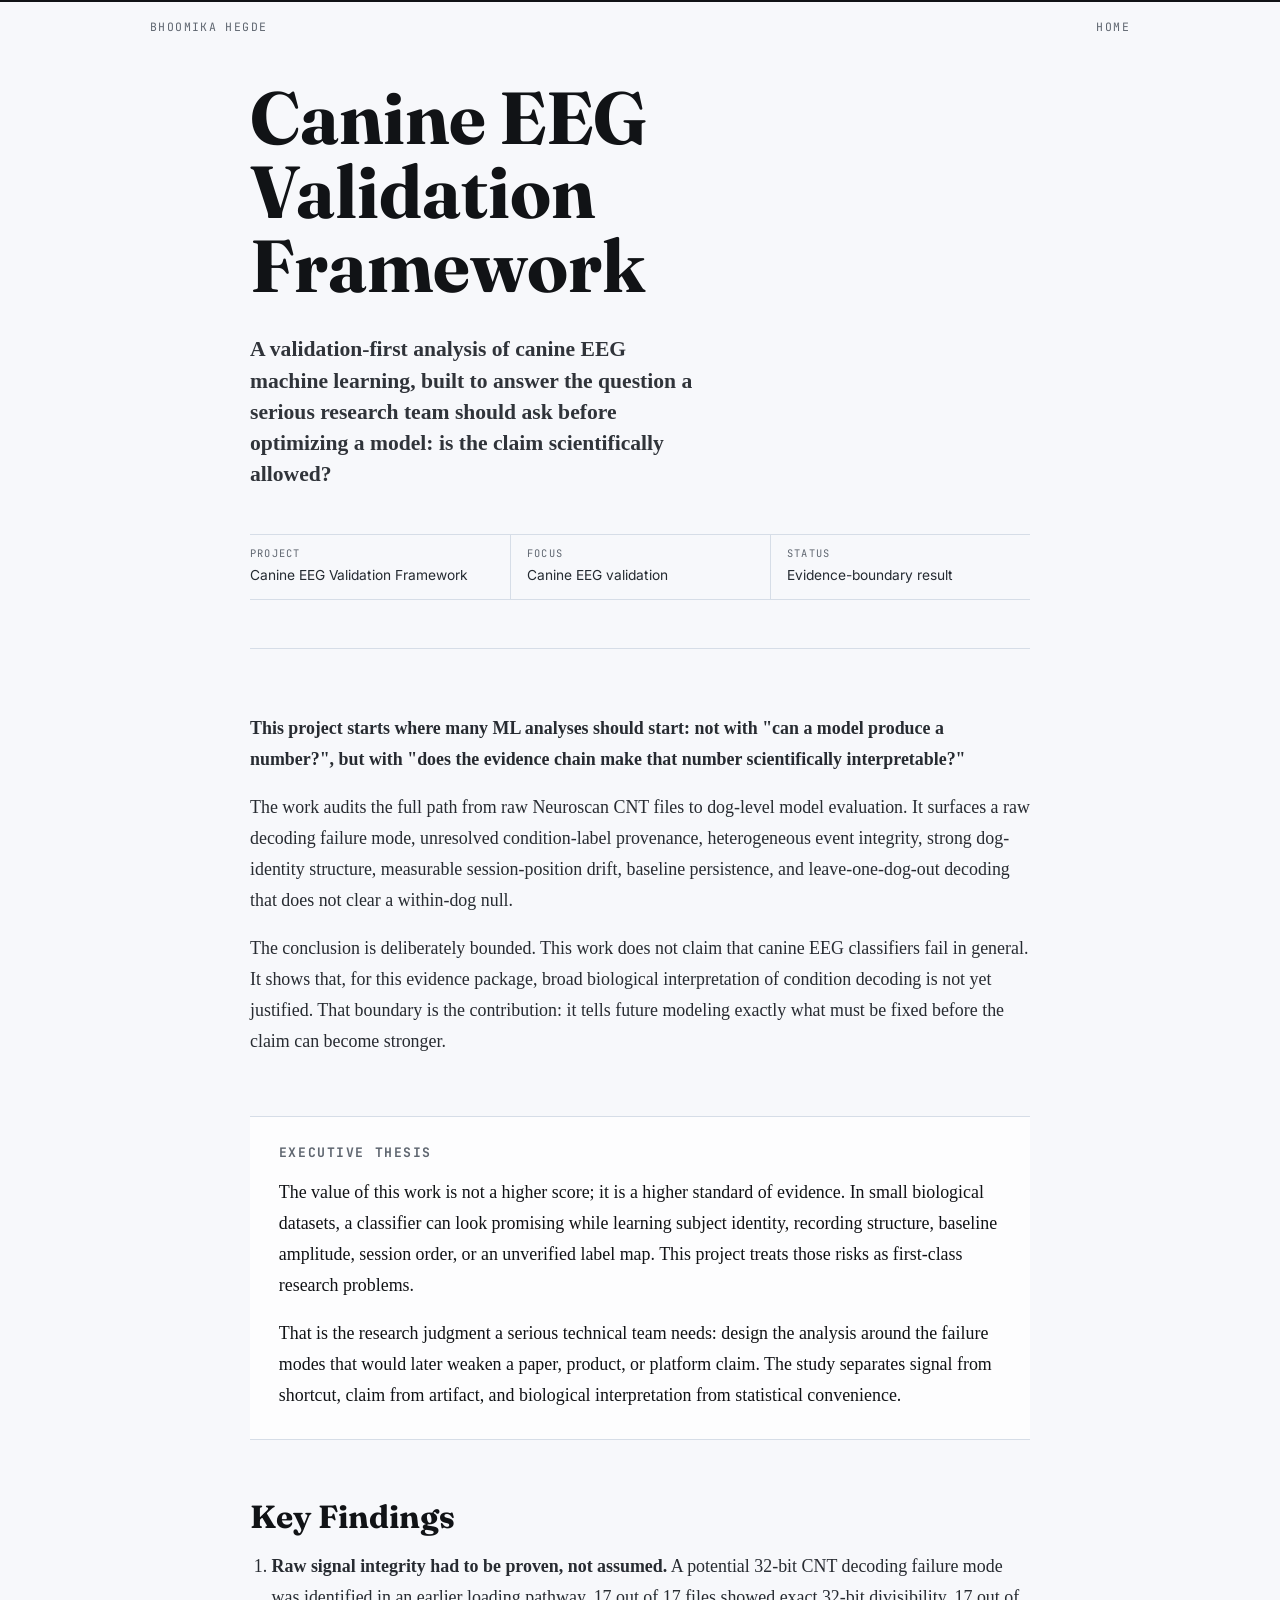
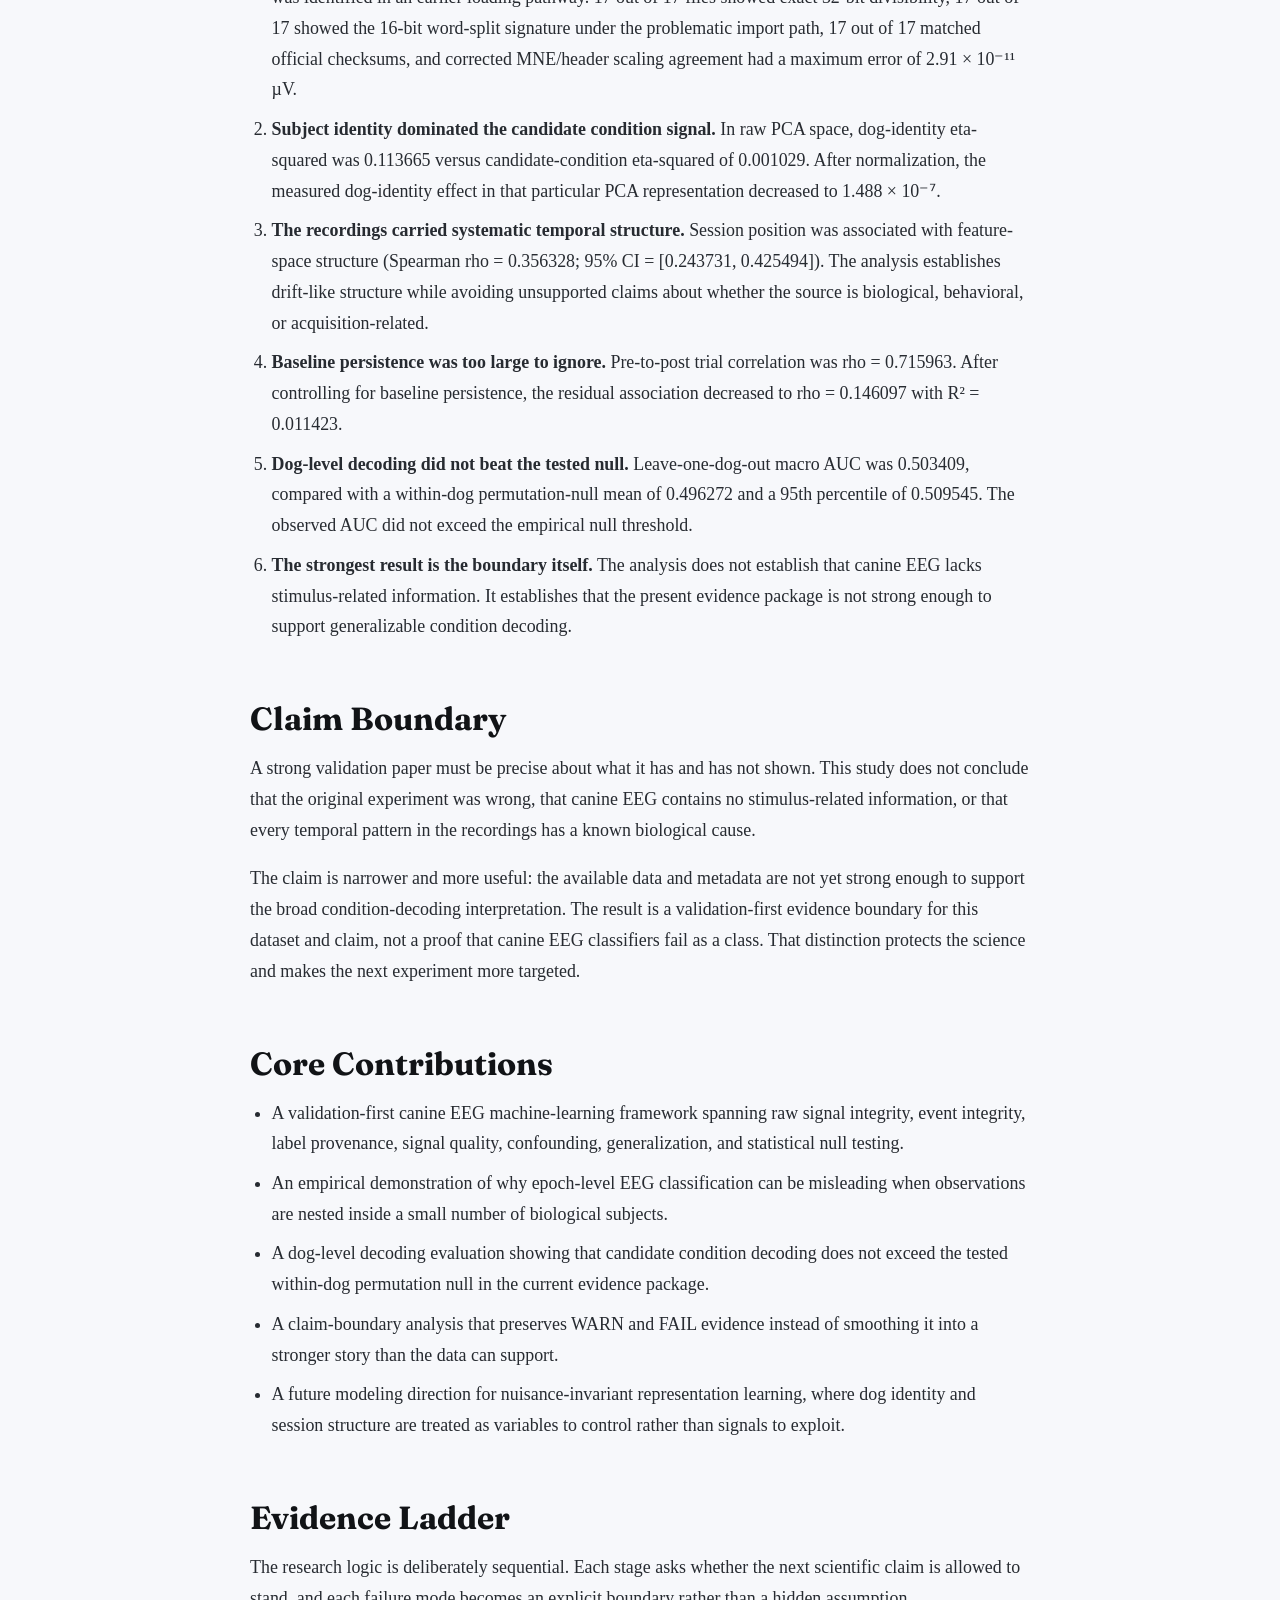
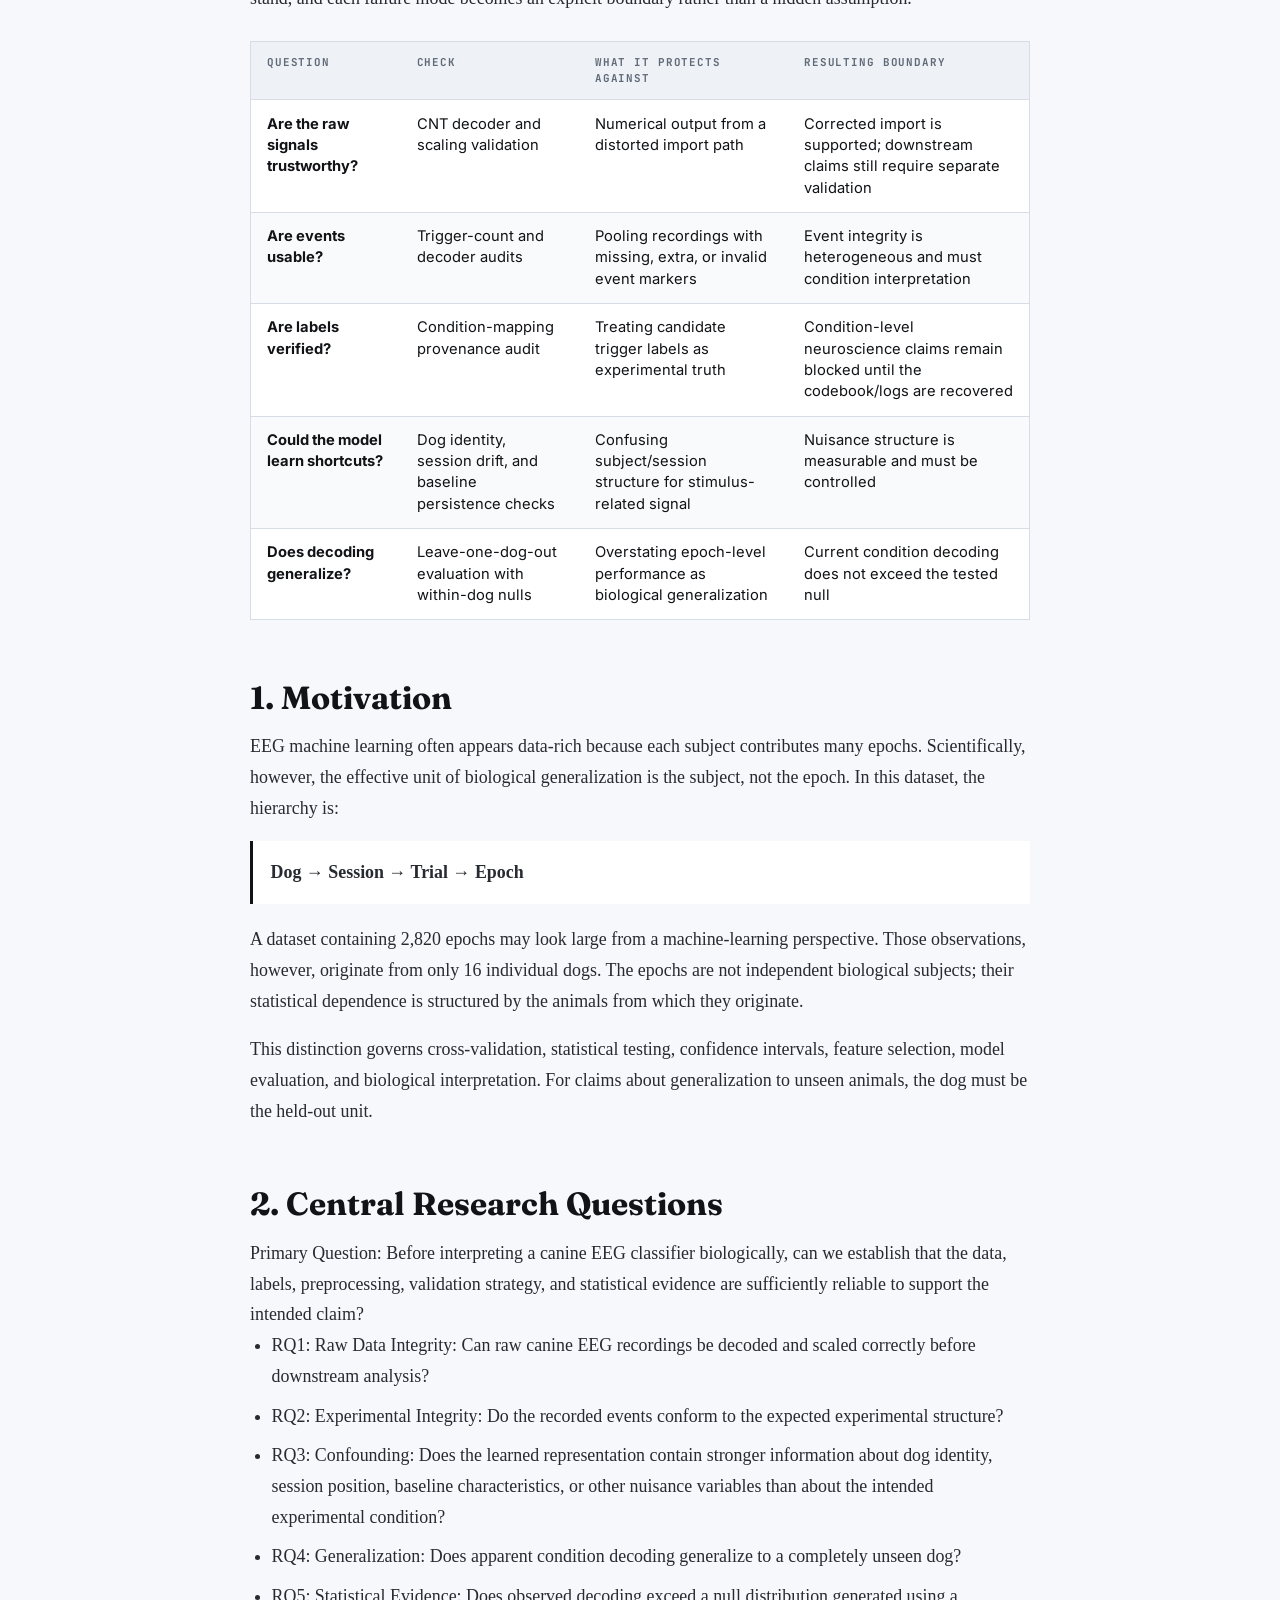
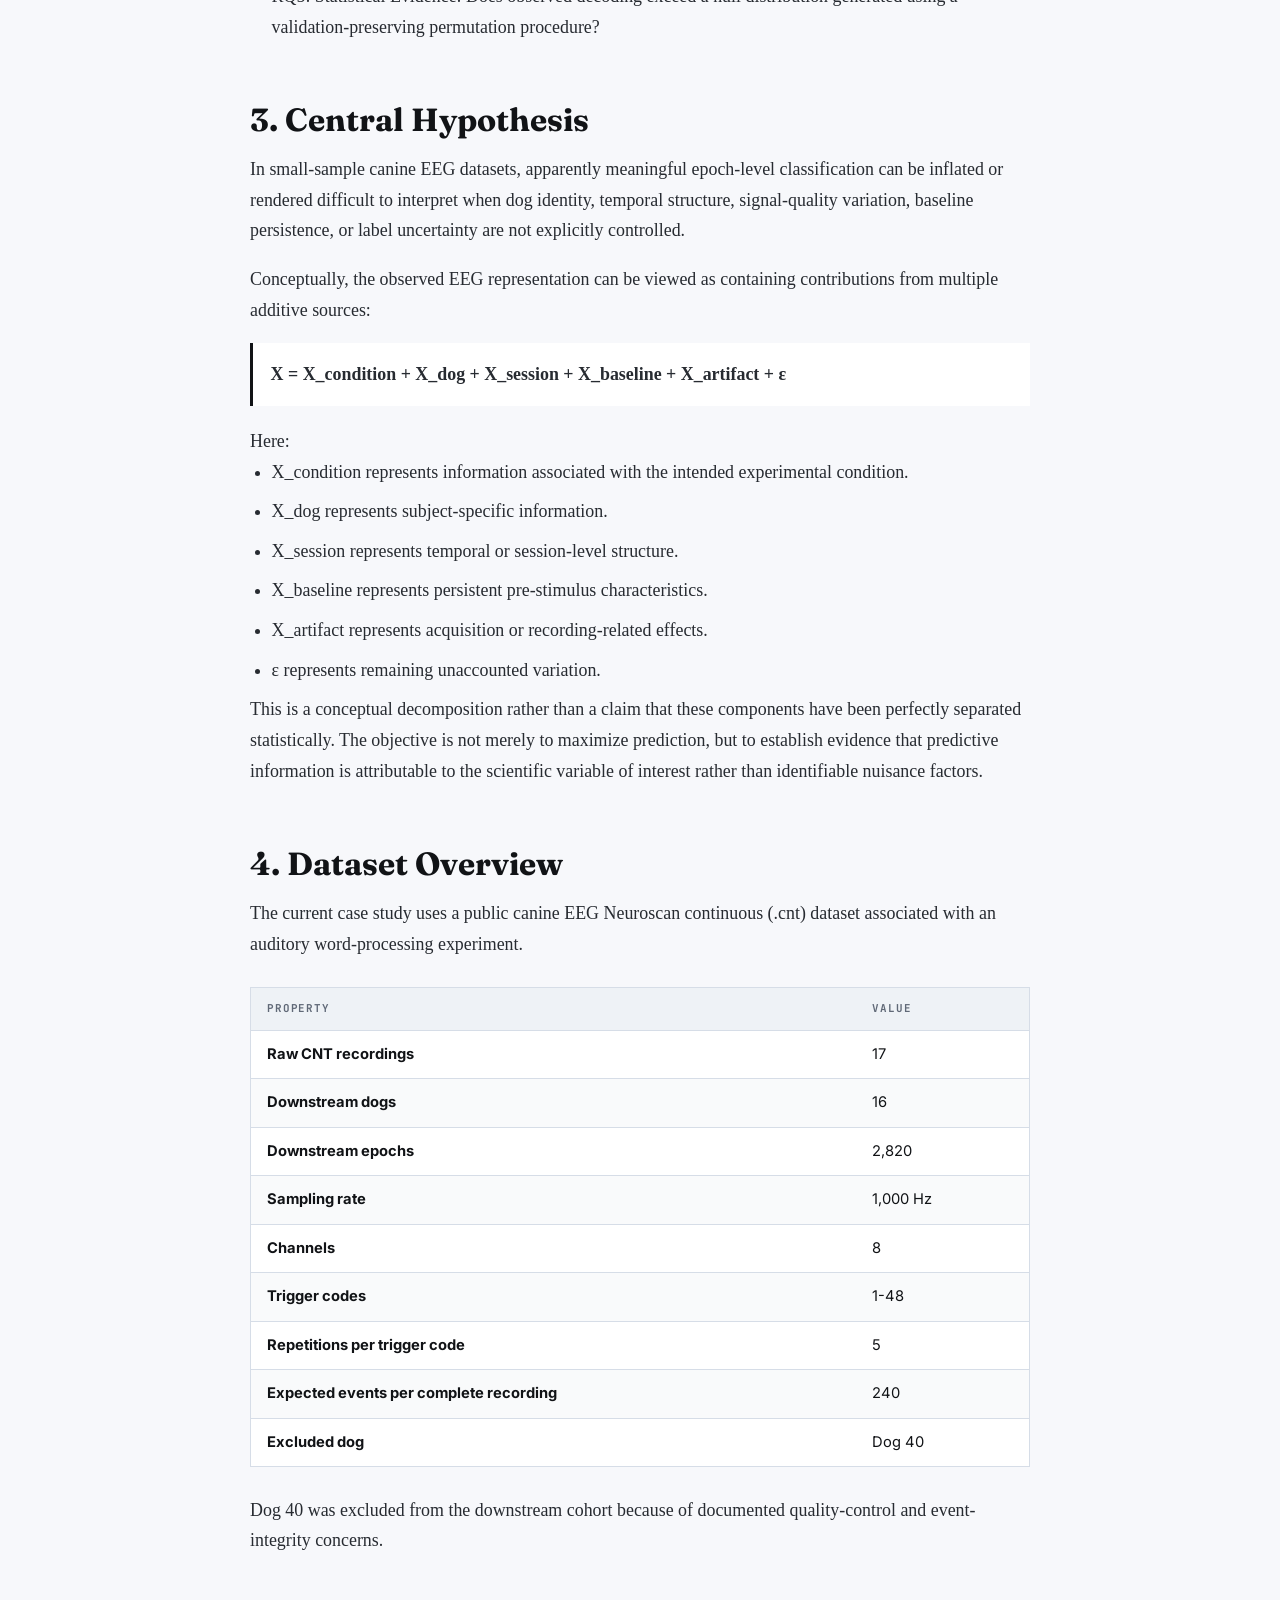
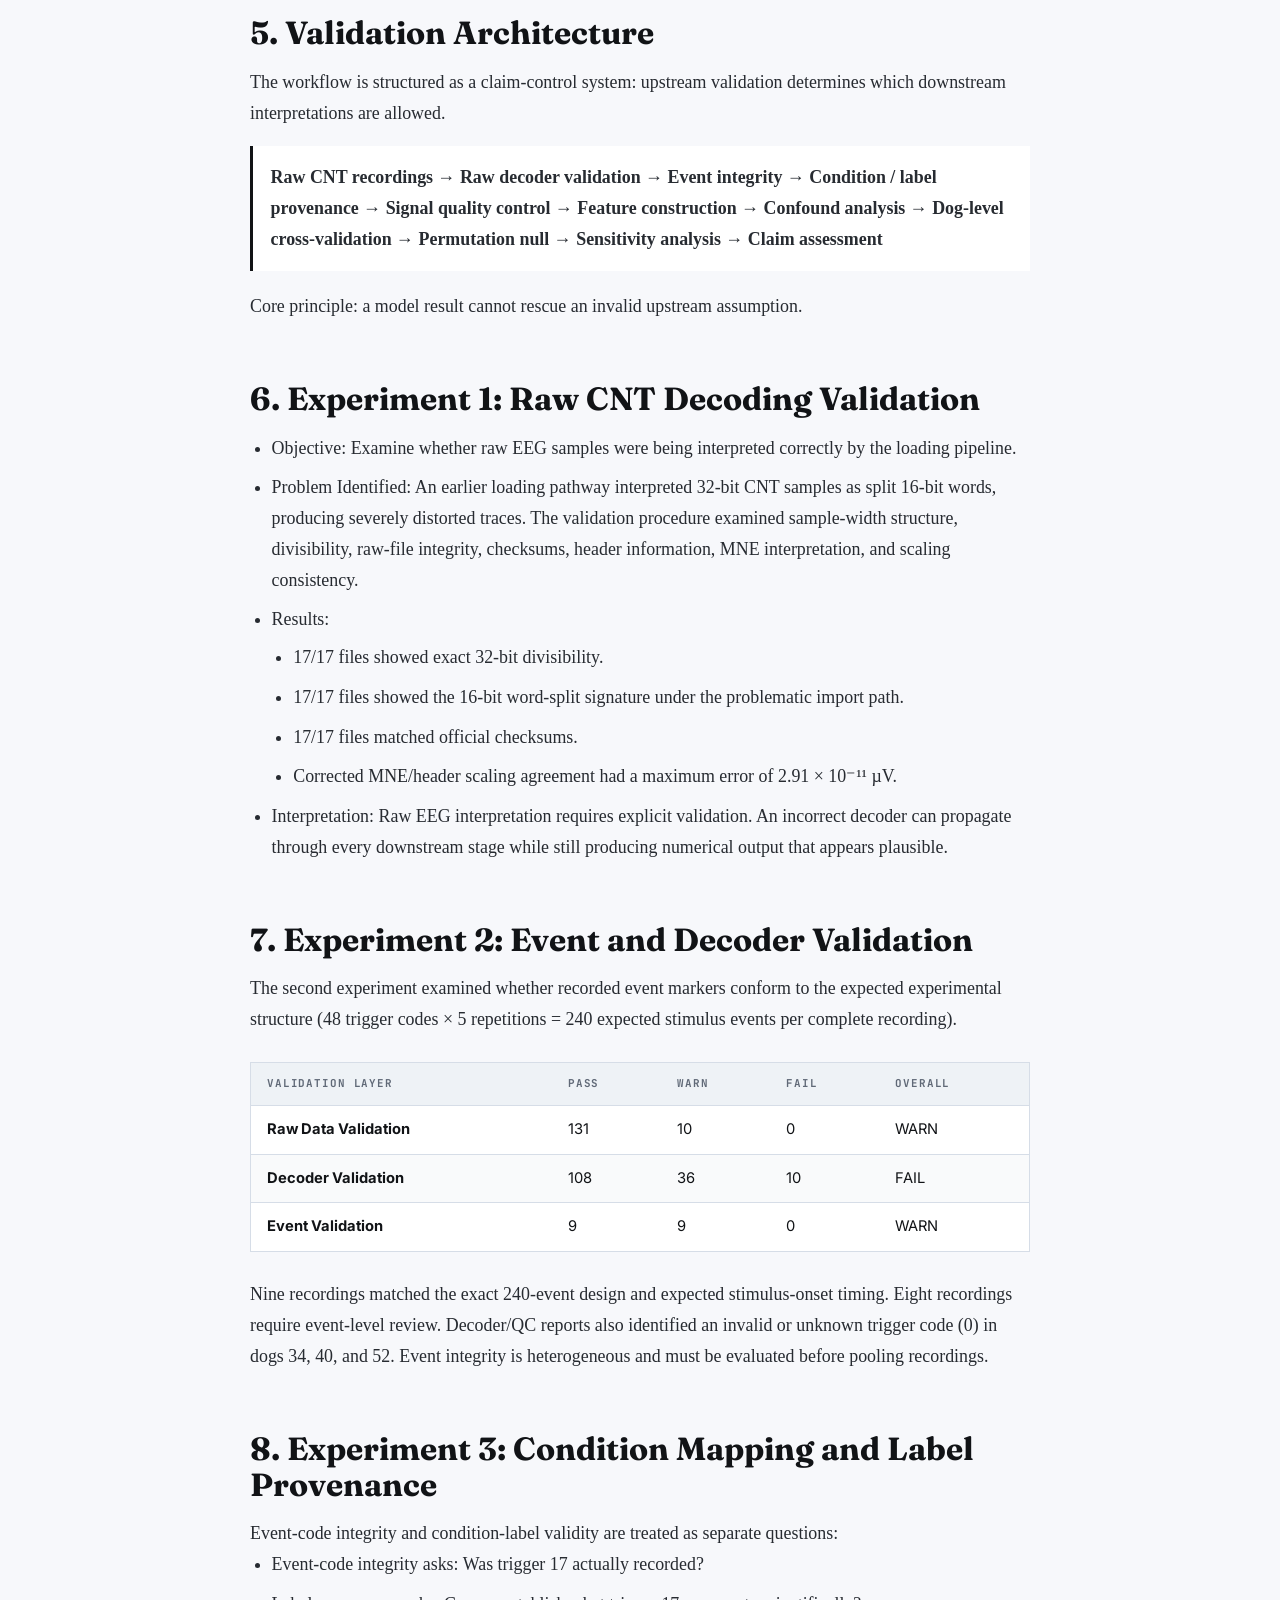
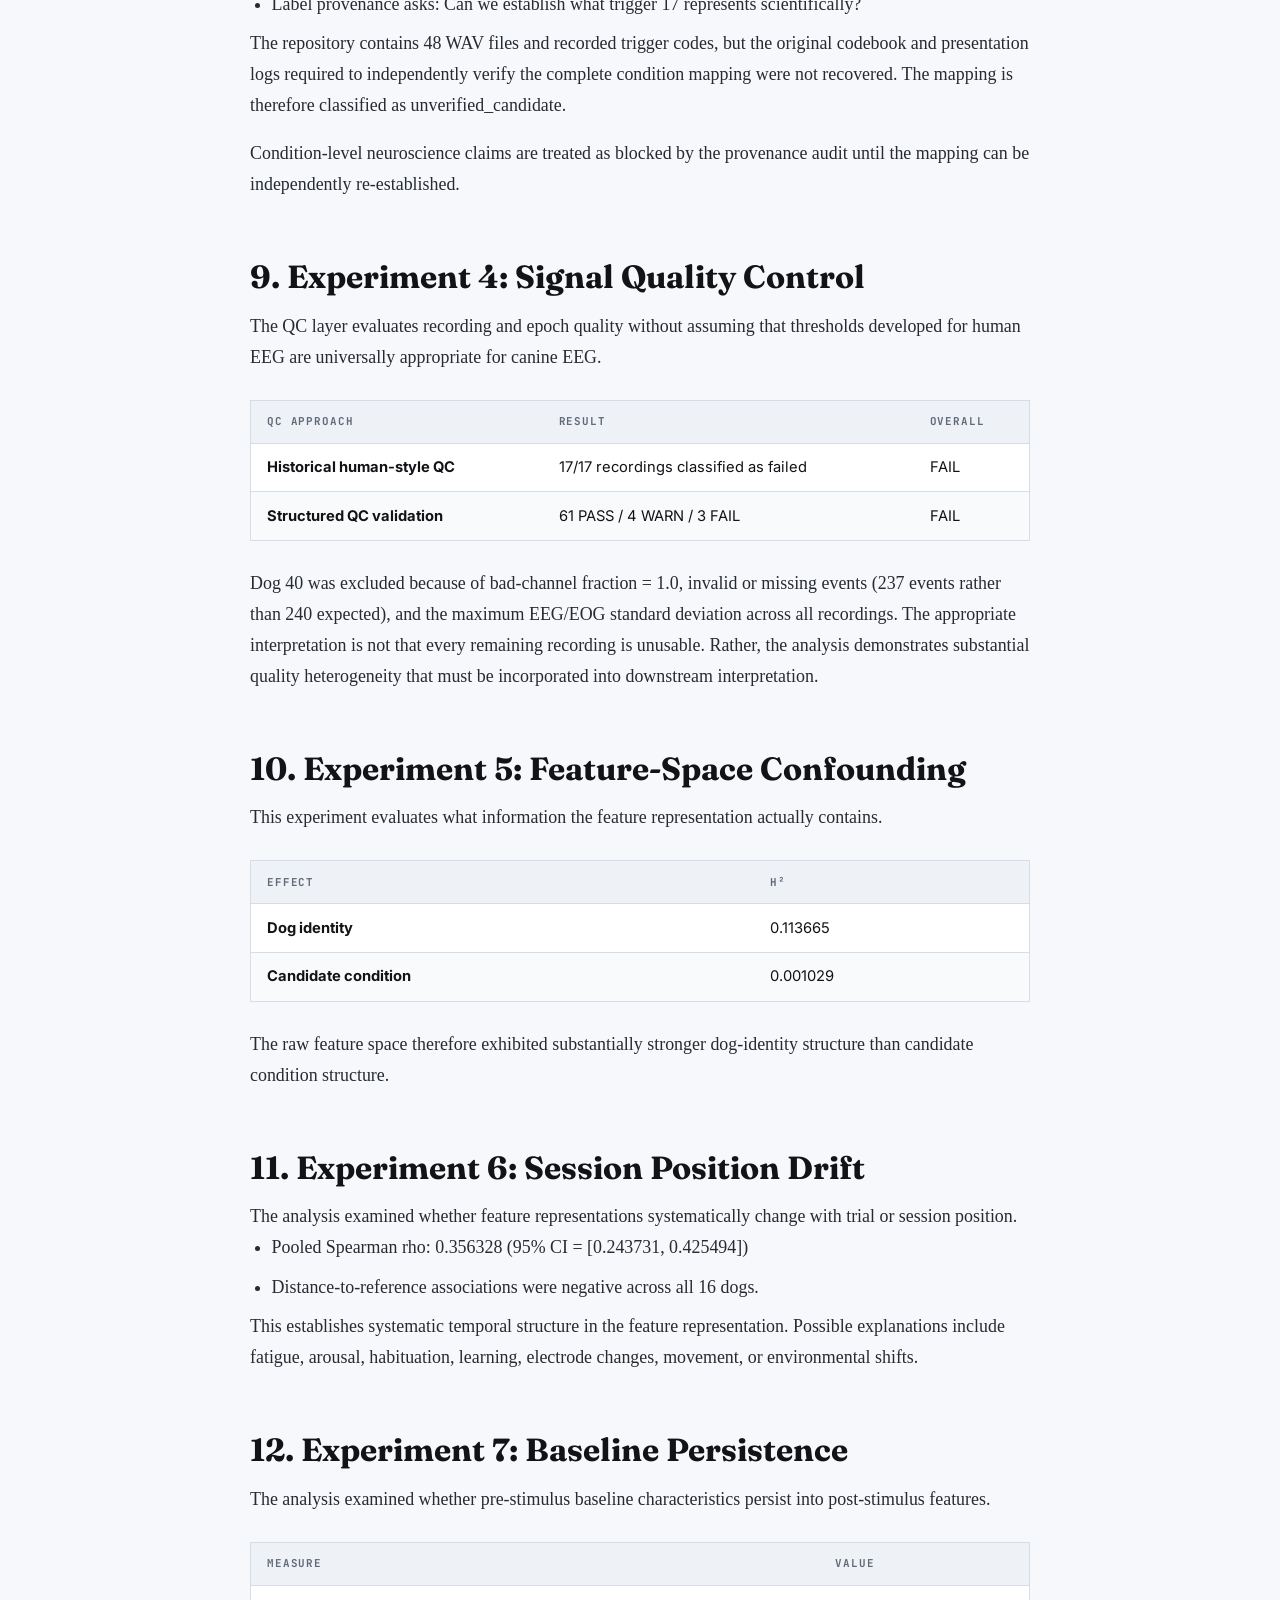
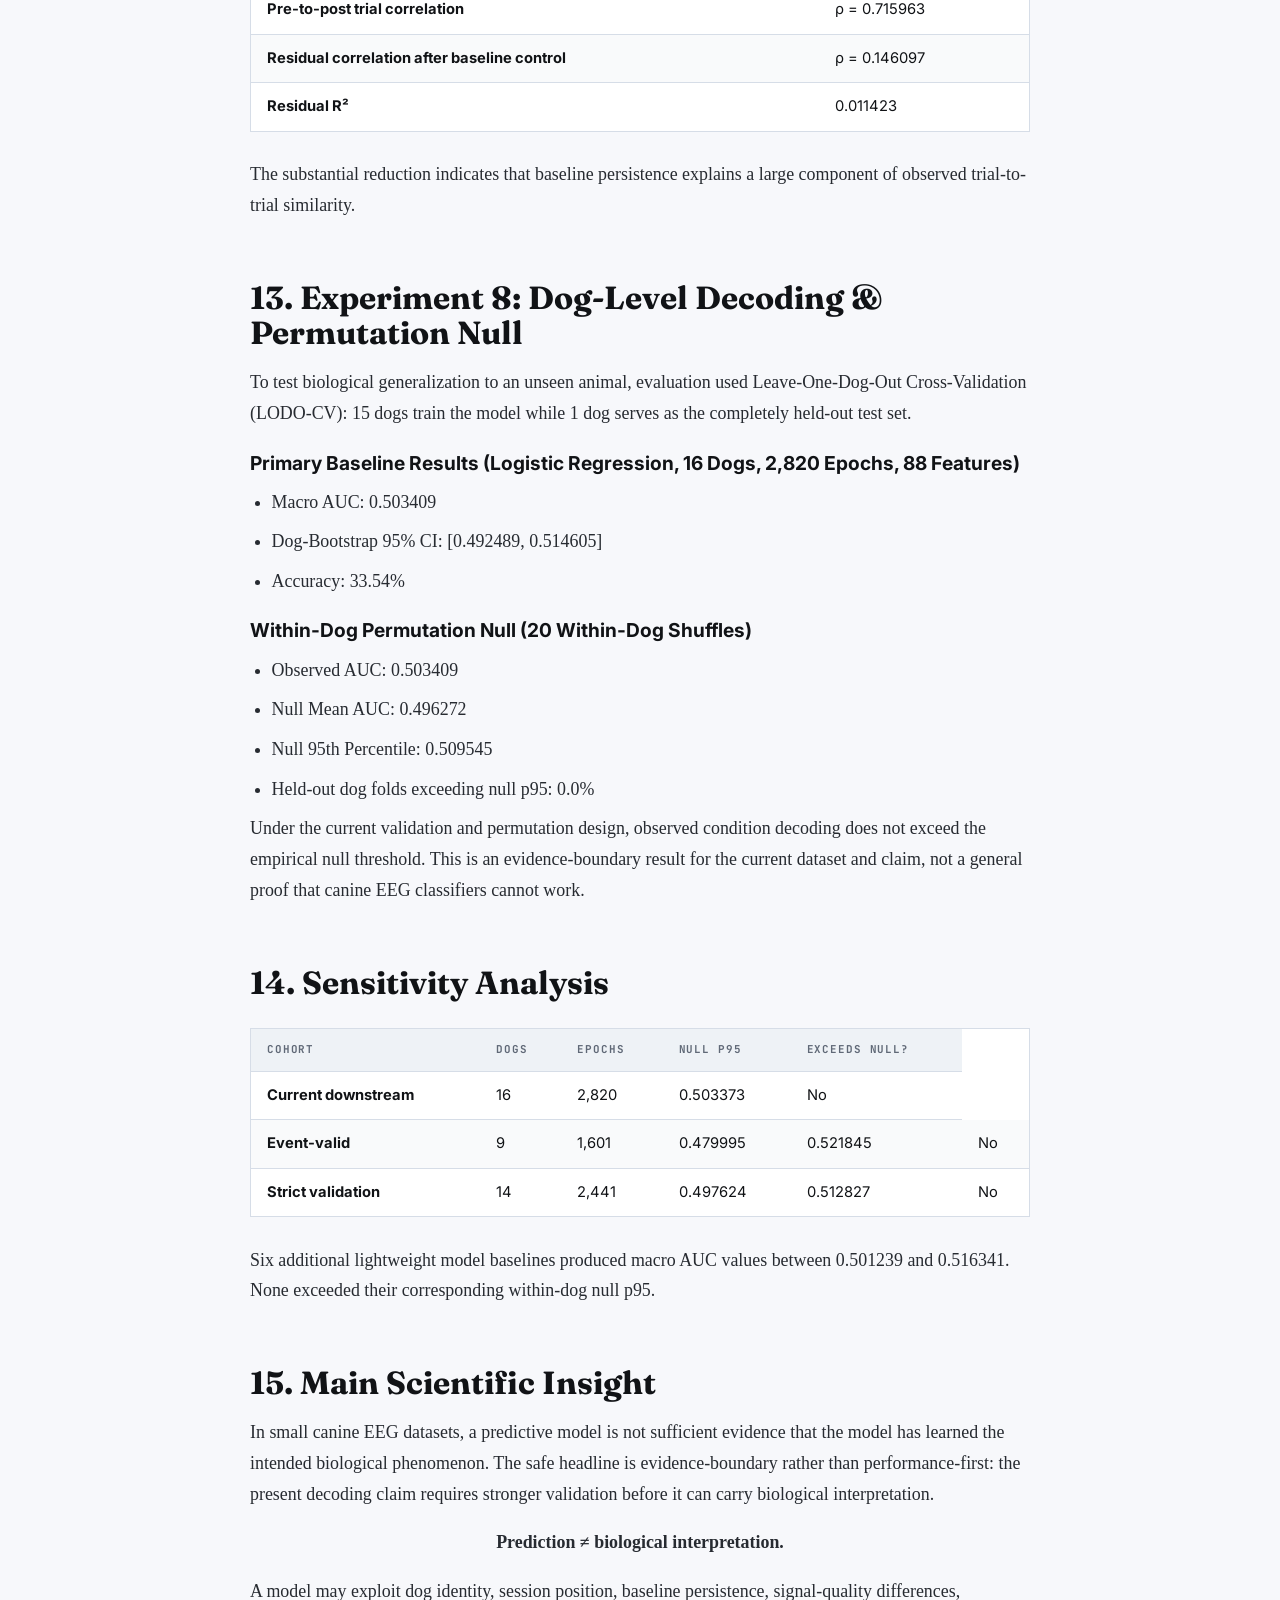
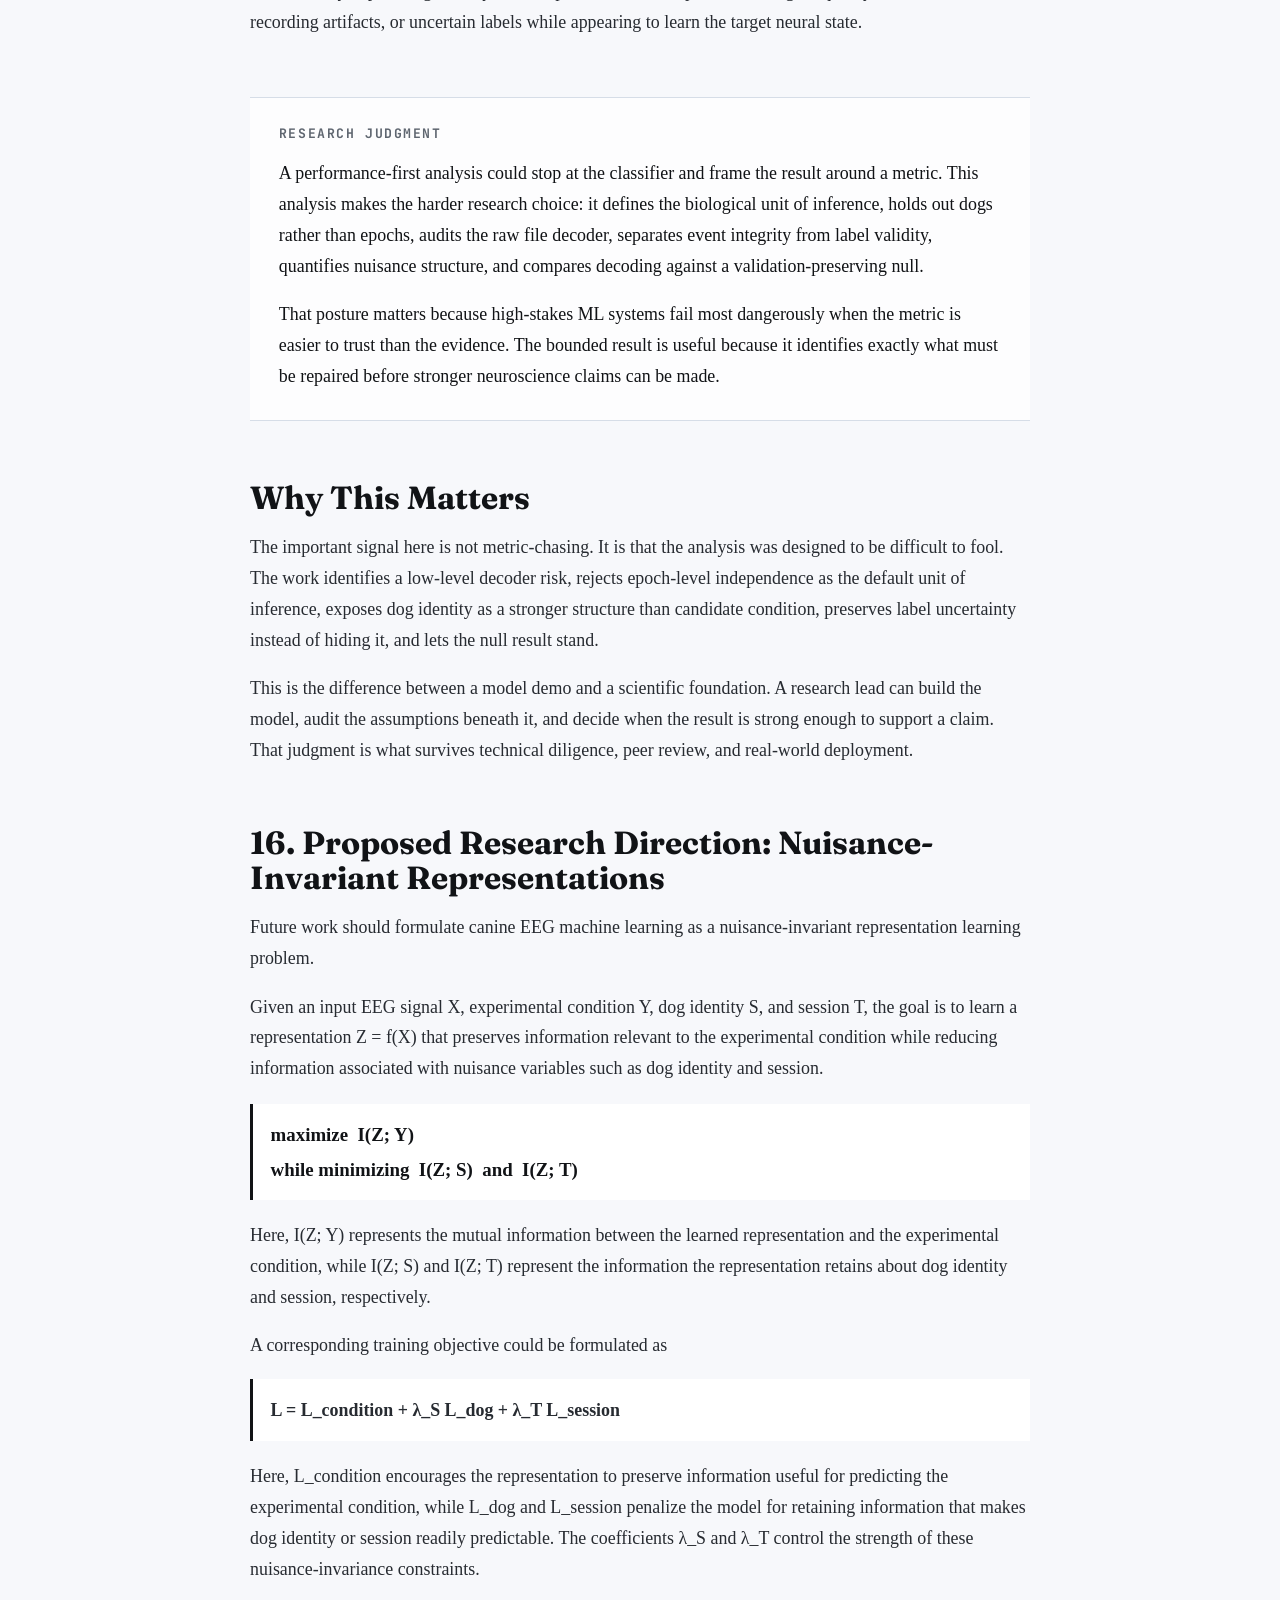
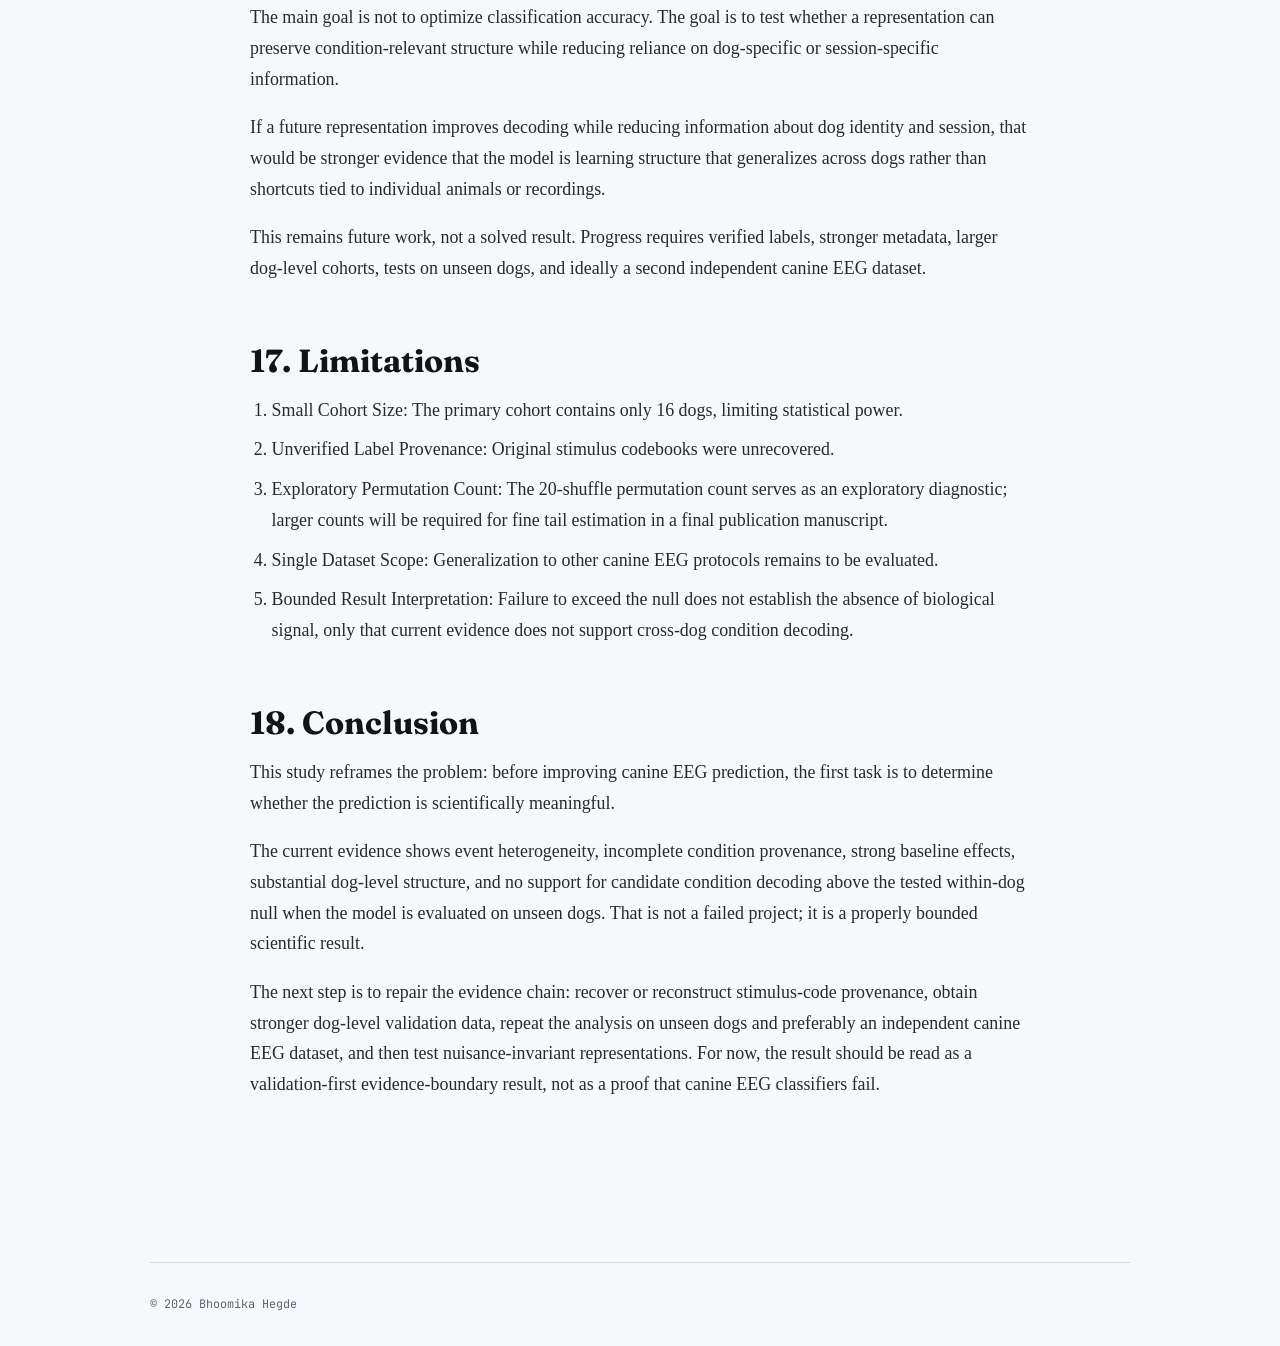
==== research.html @ b8fae5e4 "updates" ====
<!DOCTYPE html>
<html lang="en">
<head>
<meta charset="UTF-8" />
<meta name="viewport" content="width=device-width, initial-scale=1.0" />

<title>Canine EEG Validation Framework - Research Case Study</title>
<meta name="description" content="A validation-first canine EEG research case study auditing raw decoding, label provenance, confounds, dog-level generalization, and evidence boundaries." />
<link rel="canonical" href="https://bhoomikahegde.com/research" />

<meta property="og:type" content="article" />
<meta property="og:url" content="https://bhoomikahegde.com/research" />
<meta property="og:title" content="Canine EEG Validation Framework" />
<meta property="og:description" content="A validation-first canine EEG analysis showing how raw decoding, label provenance, confounds, and dog-level nulls constrain what a classifier result can claim." />
<meta property="og:image" content="https://bhoomikahegde.com/assets/profile.jpg" />

<meta name="twitter:card" content="summary_large_image" />
<meta name="twitter:url" content="https://bhoomikahegde.com/research" />
<meta name="twitter:title" content="Canine EEG Validation Framework" />
<meta name="twitter:description" content="A validation-first canine EEG case study on claim boundaries, confounds, and dog-level decoding evidence." />
<meta name="twitter:image" content="https://bhoomikahegde.com/assets/profile.jpg" />

<link rel="icon" type="image/svg+xml" href="favicon.svg" />
<link rel="preconnect" href="https://fonts.googleapis.com" />
<link rel="preconnect" href="https://fonts.gstatic.com" crossorigin />
<link href="https://fonts.googleapis.com/css2?family=Fraunces:ital,opsz,wght@0,9..144,400;0,9..144,500;0,9..144,600;0,9..144,700;1,9..144,500&amp;family=Inter:wght@300;400;500;600;700&amp;family=JetBrains+Mono:wght@400;500&amp;display=swap" rel="stylesheet" />

<link rel="stylesheet" href="styles.css" />
</head>
<body class="research-page">
<a class="skip-link" href="#research-article">Skip to content</a>

<header class="research-topbar" role="banner">
  <nav class="research-nav" aria-label="Research navigation">
    <a href="/" class="research-brand">Bhoomika Hegde</a>
    <a href="/" class="research-home">Home</a>
  </nav>
</header>

<main id="research-article" class="research-article">
  <article>
    <header class="research-hero">
      <h1>Canine EEG Validation Framework</h1>
      <p class="research-dek">
        A validation-first analysis of canine EEG machine learning, built to answer the question a serious research team should ask before optimizing a model: is the claim scientifically allowed?
      </p>
      <dl class="research-meta" aria-label="Article details">
        <div>
          <dt>Project</dt>
          <dd>Canine EEG Validation Framework</dd>
        </div>
        <div>
          <dt>Focus</dt>
          <dd>Canine EEG validation</dd>
        </div>
        <div>
          <dt>Status</dt>
          <dd>Evidence-boundary result</dd>
        </div>
      </dl>
    </header>

    <hr class="research-rule" />

    <section class="research-section research-lead">
      <p>
        This project starts where many ML analyses should start: not with "can a model produce a number?", but with "does the evidence chain make that number scientifically interpretable?"
      </p>
      <p>
        The work audits the full path from raw Neuroscan CNT files to dog-level model evaluation. It surfaces a raw decoding failure mode, unresolved condition-label provenance, heterogeneous event integrity, strong dog-identity structure, measurable session-position drift, baseline persistence, and leave-one-dog-out decoding that does not clear a within-dog null.
      </p>
      <p>
        The conclusion is deliberately bounded. This work does not claim that canine EEG classifiers fail in general. It shows that, for this evidence package, broad biological interpretation of condition decoding is not yet justified. That boundary is the contribution: it tells future modeling exactly what must be fixed before the claim can become stronger.
      </p>
    </section>

    <section class="research-section research-note">
      <h2>Executive Thesis</h2>
      <p>
        The value of this work is not a higher score; it is a higher standard of evidence. In small biological datasets, a classifier can look promising while learning subject identity, recording structure, baseline amplitude, session order, or an unverified label map. This project treats those risks as first-class research problems.
      </p>
      <p>
        That is the research judgment a serious technical team needs: design the analysis around the failure modes that would later weaken a paper, product, or platform claim. The study separates signal from shortcut, claim from artifact, and biological interpretation from statistical convenience.
      </p>
    </section>

    <section class="research-section">
      <h2>Key Findings</h2>
      <ol class="research-list research-list--numbered">
        <li><strong>Raw signal integrity had to be proven, not assumed.</strong> A potential 32-bit CNT decoding failure mode was identified in an earlier loading pathway. 17 out of 17 files showed exact 32-bit divisibility, 17 out of 17 showed the 16-bit word-split signature under the problematic import path, 17 out of 17 matched official checksums, and corrected MNE/header scaling agreement had a maximum error of 2.91 × 10⁻¹¹ µV.</li>
        <li><strong>Subject identity dominated the candidate condition signal.</strong> In raw PCA space, dog-identity eta-squared was 0.113665 versus candidate-condition eta-squared of 0.001029. After normalization, the measured dog-identity effect in that particular PCA representation decreased to 1.488 × 10⁻⁷.</li>
        <li><strong>The recordings carried systematic temporal structure.</strong> Session position was associated with feature-space structure (Spearman rho = 0.356328; 95% CI = [0.243731, 0.425494]). The analysis establishes drift-like structure while avoiding unsupported claims about whether the source is biological, behavioral, or acquisition-related.</li>
        <li><strong>Baseline persistence was too large to ignore.</strong> Pre-to-post trial correlation was rho = 0.715963. After controlling for baseline persistence, the residual association decreased to rho = 0.146097 with R² = 0.011423.</li>
        <li><strong>Dog-level decoding did not beat the tested null.</strong> Leave-one-dog-out macro AUC was 0.503409, compared with a within-dog permutation-null mean of 0.496272 and a 95th percentile of 0.509545. The observed AUC did not exceed the empirical null threshold.</li>
        <li><strong>The strongest result is the boundary itself.</strong> The analysis does not establish that canine EEG lacks stimulus-related information. It establishes that the present evidence package is not strong enough to support generalizable condition decoding.</li>
      </ol>
    </section>

    <section class="research-section">
      <h2>Claim Boundary</h2>
      <p>
        A strong validation paper must be precise about what it has and has not shown. This study does not conclude that the original experiment was wrong, that canine EEG contains no stimulus-related information, or that every temporal pattern in the recordings has a known biological cause.
      </p>
      <p>
        The claim is narrower and more useful: the available data and metadata are not yet strong enough to support the broad condition-decoding interpretation. The result is a validation-first evidence boundary for this dataset and claim, not a proof that canine EEG classifiers fail as a class. That distinction protects the science and makes the next experiment more targeted.
      </p>
    </section>

    <section class="research-section">
      <h2>Core Contributions</h2>
      <ul class="research-list">
        <li>A validation-first canine EEG machine-learning framework spanning raw signal integrity, event integrity, label provenance, signal quality, confounding, generalization, and statistical null testing.</li>
        <li>An empirical demonstration of why epoch-level EEG classification can be misleading when observations are nested inside a small number of biological subjects.</li>
        <li>A dog-level decoding evaluation showing that candidate condition decoding does not exceed the tested within-dog permutation null in the current evidence package.</li>
        <li>A claim-boundary analysis that preserves WARN and FAIL evidence instead of smoothing it into a stronger story than the data can support.</li>
        <li>A future modeling direction for nuisance-invariant representation learning, where dog identity and session structure are treated as variables to control rather than signals to exploit.</li>
      </ul>
    </section>

    <section class="research-section">
      <h2>Evidence Ladder</h2>
      <p>
        The research logic is deliberately sequential. Each stage asks whether the next scientific claim is allowed to stand, and each failure mode becomes an explicit boundary rather than a hidden assumption.
      </p>
      <div class="research-table-wrap" role="region" aria-label="Evidence ladder table" tabindex="0">
        <table class="research-table">
          <thead>
            <tr>
              <th scope="col">Question</th>
              <th scope="col">Check</th>
              <th scope="col">What It Protects Against</th>
              <th scope="col">Resulting Boundary</th>
            </tr>
          </thead>
          <tbody>
            <tr><th scope="row">Are the raw signals trustworthy?</th><td>CNT decoder and scaling validation</td><td>Numerical output from a distorted import path</td><td>Corrected import is supported; downstream claims still require separate validation</td></tr>
            <tr><th scope="row">Are events usable?</th><td>Trigger-count and decoder audits</td><td>Pooling recordings with missing, extra, or invalid event markers</td><td>Event integrity is heterogeneous and must condition interpretation</td></tr>
            <tr><th scope="row">Are labels verified?</th><td>Condition-mapping provenance audit</td><td>Treating candidate trigger labels as experimental truth</td><td>Condition-level neuroscience claims remain blocked until the codebook/logs are recovered</td></tr>
            <tr><th scope="row">Could the model learn shortcuts?</th><td>Dog identity, session drift, and baseline persistence checks</td><td>Confusing subject/session structure for stimulus-related signal</td><td>Nuisance structure is measurable and must be controlled</td></tr>
            <tr><th scope="row">Does decoding generalize?</th><td>Leave-one-dog-out evaluation with within-dog nulls</td><td>Overstating epoch-level performance as biological generalization</td><td>Current condition decoding does not exceed the tested null</td></tr>
          </tbody>
        </table>
      </div>
    </section>

    <section class="research-section">
      <h2>1. Motivation</h2>
      <p>
        EEG machine learning often appears data-rich because each subject contributes many epochs. Scientifically, however, the effective unit of biological generalization is the subject, not the epoch. In this dataset, the hierarchy is:
      </p>
      <p class="research-formula">Dog → Session → Trial → Epoch</p>
      <p>
        A dataset containing 2,820 epochs may look large from a machine-learning perspective. Those observations, however, originate from only 16 individual dogs. The epochs are not independent biological subjects; their statistical dependence is structured by the animals from which they originate.
      </p>
      <p>
        This distinction governs cross-validation, statistical testing, confidence intervals, feature selection, model evaluation, and biological interpretation. For claims about generalization to unseen animals, the dog must be the held-out unit.
      </p>
    </section>

    <section class="research-section">
      <h2>2. Central Research Questions</h2>
      <p>
        Primary Question: Before interpreting a canine EEG classifier biologically, can we establish that the data, labels, preprocessing, validation strategy, and statistical evidence are sufficiently reliable to support the intended claim?
      </p>
      <ul class="research-list">
        <li>RQ1: Raw Data Integrity: Can raw canine EEG recordings be decoded and scaled correctly before downstream analysis?</li>
        <li>RQ2: Experimental Integrity: Do the recorded events conform to the expected experimental structure?</li>
        <li>RQ3: Confounding: Does the learned representation contain stronger information about dog identity, session position, baseline characteristics, or other nuisance variables than about the intended experimental condition?</li>
        <li>RQ4: Generalization: Does apparent condition decoding generalize to a completely unseen dog?</li>
        <li>RQ5: Statistical Evidence: Does observed decoding exceed a null distribution generated using a validation-preserving permutation procedure?</li>
      </ul>
    </section>

    <section class="research-section">
      <h2>3. Central Hypothesis</h2>
      <p>
        In small-sample canine EEG datasets, apparently meaningful epoch-level classification can be inflated or rendered difficult to interpret when dog identity, temporal structure, signal-quality variation, baseline persistence, or label uncertainty are not explicitly controlled.
      </p>
      <p>
        Conceptually, the observed EEG representation can be viewed as containing contributions from multiple additive sources:
      </p>
      <p class="research-formula">X = X_condition + X_dog + X_session + X_baseline + X_artifact + ε</p>
      <p>Here:</p>
      <ul class="research-list">
        <li>X_condition represents information associated with the intended experimental condition.</li>
        <li>X_dog represents subject-specific information.</li>
        <li>X_session represents temporal or session-level structure.</li>
        <li>X_baseline represents persistent pre-stimulus characteristics.</li>
        <li>X_artifact represents acquisition or recording-related effects.</li>
        <li>ε represents remaining unaccounted variation.</li>
      </ul>
      <p>
        This is a conceptual decomposition rather than a claim that these components have been perfectly separated statistically. The objective is not merely to maximize prediction, but to establish evidence that predictive information is attributable to the scientific variable of interest rather than identifiable nuisance factors.
      </p>
    </section>

    <section class="research-section">
      <h2>4. Dataset Overview</h2>
      <p>
        The current case study uses a public canine EEG Neuroscan continuous (.cnt) dataset associated with an auditory word-processing experiment.
      </p>

      <div class="research-table-wrap" role="region" aria-label="Dataset overview table" tabindex="0">
        <table class="research-table research-table--compact">
          <thead>
            <tr><th scope="col">Property</th><th scope="col">Value</th></tr>
          </thead>
          <tbody>
            <tr><th scope="row">Raw CNT recordings</th><td>17</td></tr>
            <tr><th scope="row">Downstream dogs</th><td>16</td></tr>
            <tr><th scope="row">Downstream epochs</th><td>2,820</td></tr>
            <tr><th scope="row">Sampling rate</th><td>1,000 Hz</td></tr>
            <tr><th scope="row">Channels</th><td>8</td></tr>
            <tr><th scope="row">Trigger codes</th><td>1-48</td></tr>
            <tr><th scope="row">Repetitions per trigger code</th><td>5</td></tr>
            <tr><th scope="row">Expected events per complete recording</th><td>240</td></tr>
            <tr><th scope="row">Excluded dog</th><td>Dog 40</td></tr>
          </tbody>
        </table>
      </div>
      <p>
        Dog 40 was excluded from the downstream cohort because of documented quality-control and event-integrity concerns.
      </p>
    </section>

    <section class="research-section">
      <h2>5. Validation Architecture</h2>
      <p>
        The workflow is structured as a claim-control system: upstream validation determines which downstream interpretations are allowed.
      </p>
      <p class="research-formula">Raw CNT recordings → Raw decoder validation → Event integrity → Condition / label provenance → Signal quality control → Feature construction → Confound analysis → Dog-level cross-validation → Permutation null → Sensitivity analysis → Claim assessment</p>
      <p>
        Core principle: a model result cannot rescue an invalid upstream assumption.
      </p>
    </section>

    <section class="research-section">
      <h2>6. Experiment 1: Raw CNT Decoding Validation</h2>
      <ul class="research-list">
        <li>Objective: Examine whether raw EEG samples were being interpreted correctly by the loading pipeline.</li>
        <li>Problem Identified: An earlier loading pathway interpreted 32-bit CNT samples as split 16-bit words, producing severely distorted traces. The validation procedure examined sample-width structure, divisibility, raw-file integrity, checksums, header information, MNE interpretation, and scaling consistency.</li>
        <li>Results:
          <ul class="research-list">
            <li>17/17 files showed exact 32-bit divisibility.</li>
            <li>17/17 files showed the 16-bit word-split signature under the problematic import path.</li>
            <li>17/17 files matched official checksums.</li>
            <li>Corrected MNE/header scaling agreement had a maximum error of 2.91 × 10⁻¹¹ µV.</li>
          </ul>
        </li>
        <li>Interpretation: Raw EEG interpretation requires explicit validation. An incorrect decoder can propagate through every downstream stage while still producing numerical output that appears plausible.</li>
      </ul>
    </section>

    <section class="research-section">
      <h2>7. Experiment 2: Event and Decoder Validation</h2>
      <p>
        The second experiment examined whether recorded event markers conform to the expected experimental structure (48 trigger codes × 5 repetitions = 240 expected stimulus events per complete recording).
      </p>
      <div class="research-table-wrap" role="region" aria-label="Event and decoder validation table" tabindex="0">
        <table class="research-table research-table--compact">
          <thead>
            <tr>
              <th scope="col">Validation Layer</th>
              <th scope="col">PASS</th>
              <th scope="col">WARN</th>
              <th scope="col">FAIL</th>
              <th scope="col">Overall</th>
            </tr>
          </thead>
          <tbody>
            <tr><th scope="row">Raw Data Validation</th><td>131</td><td>10</td><td>0</td><td>WARN</td></tr>
            <tr><th scope="row">Decoder Validation</th><td>108</td><td>36</td><td>10</td><td>FAIL</td></tr>
            <tr><th scope="row">Event Validation</th><td>9</td><td>9</td><td>0</td><td>WARN</td></tr>
          </tbody>
        </table>
      </div>
      <p>
        Nine recordings matched the exact 240-event design and expected stimulus-onset timing. Eight recordings require event-level review. Decoder/QC reports also identified an invalid or unknown trigger code (0) in dogs 34, 40, and 52. Event integrity is heterogeneous and must be evaluated before pooling recordings.
      </p>
    </section>

    <section class="research-section">
      <h2>8. Experiment 3: Condition Mapping and Label Provenance</h2>
      <p>
        Event-code integrity and condition-label validity are treated as separate questions:
      </p>
      <ul class="research-list">
        <li>Event-code integrity asks: Was trigger 17 actually recorded?</li>
        <li>Label provenance asks: Can we establish what trigger 17 represents scientifically?</li>
      </ul>
      <p>
        The repository contains 48 WAV files and recorded trigger codes, but the original codebook and presentation logs required to independently verify the complete condition mapping were not recovered. The mapping is therefore classified as unverified_candidate.
      </p>
      <p>
        Condition-level neuroscience claims are treated as blocked by the provenance audit until the mapping can be independently re-established.
      </p>
    </section>

    <section class="research-section">
      <h2>9. Experiment 4: Signal Quality Control</h2>
      <p>
        The QC layer evaluates recording and epoch quality without assuming that thresholds developed for human EEG are universally appropriate for canine EEG.
      </p>
      <div class="research-table-wrap" role="region" aria-label="Signal quality control table" tabindex="0">
        <table class="research-table research-table--compact">
          <thead>
            <tr>
              <th scope="col">QC Approach</th>
              <th scope="col">Result</th>
              <th scope="col">Overall</th>
            </tr>
          </thead>
          <tbody>
            <tr><th scope="row">Historical human-style QC</th><td>17/17 recordings classified as failed</td><td>FAIL</td></tr>
            <tr><th scope="row">Structured QC validation</th><td>61 PASS / 4 WARN / 3 FAIL</td><td>FAIL</td></tr>
          </tbody>
        </table>
      </div>
      <p>
        Dog 40 was excluded because of bad-channel fraction = 1.0, invalid or missing events (237 events rather than 240 expected), and the maximum EEG/EOG standard deviation across all recordings. The appropriate interpretation is not that every remaining recording is unusable. Rather, the analysis demonstrates substantial quality heterogeneity that must be incorporated into downstream interpretation.
      </p>
    </section>

    <section class="research-section">
      <h2>10. Experiment 5: Feature-Space Confounding</h2>
      <p>
        This experiment evaluates what information the feature representation actually contains.
      </p>
      <div class="research-table-wrap" role="region" aria-label="Feature-space confounding table" tabindex="0">
        <table class="research-table research-table--compact">
          <thead>
            <tr><th scope="col">Effect</th><th scope="col">η²</th></tr>
          </thead>
          <tbody>
            <tr><th scope="row">Dog identity</th><td>0.113665</td></tr>
            <tr><th scope="row">Candidate condition</th><td>0.001029</td></tr>
          </tbody>
        </table>
      </div>
      <p>
        The raw feature space therefore exhibited substantially stronger dog-identity structure than candidate condition structure.
      </p>
    </section>

    <section class="research-section">
      <h2>11. Experiment 6: Session Position Drift</h2>
      <p>
        The analysis examined whether feature representations systematically change with trial or session position.
      </p>
      <ul class="research-list">
        <li>Pooled Spearman rho: 0.356328 (95% CI = [0.243731, 0.425494])</li>
        <li>Distance-to-reference associations were negative across all 16 dogs.</li>
      </ul>
      <p>
        This establishes systematic temporal structure in the feature representation. Possible explanations include fatigue, arousal, habituation, learning, electrode changes, movement, or environmental shifts.
      </p>
    </section>

    <section class="research-section">
      <h2>12. Experiment 7: Baseline Persistence</h2>
      <p>
        The analysis examined whether pre-stimulus baseline characteristics persist into post-stimulus features.
      </p>
      <div class="research-table-wrap" role="region" aria-label="Baseline persistence table" tabindex="0">
        <table class="research-table research-table--compact">
          <thead>
            <tr><th scope="col">Measure</th><th scope="col">Value</th></tr>
          </thead>
          <tbody>
            <tr><th scope="row">Pre-to-post trial correlation</th><td>ρ = 0.715963</td></tr>
            <tr><th scope="row">Residual correlation after baseline control</th><td>ρ = 0.146097</td></tr>
            <tr><th scope="row">Residual R²</th><td>0.011423</td></tr>
          </tbody>
        </table>
      </div>
      <p>
        The substantial reduction indicates that baseline persistence explains a large component of observed trial-to-trial similarity.
      </p>
    </section>

    <section class="research-section">
      <h2>13. Experiment 8: Dog-Level Decoding &amp; Permutation Null</h2>
      <p>
        To test biological generalization to an unseen animal, evaluation used Leave-One-Dog-Out Cross-Validation (LODO-CV): 15 dogs train the model while 1 dog serves as the completely held-out test set.
      </p>
      <h3>Primary Baseline Results (Logistic Regression, 16 Dogs, 2,820 Epochs, 88 Features)</h3>
      <ul class="research-list">
        <li>Macro AUC: 0.503409</li>
        <li>Dog-Bootstrap 95% CI: [0.492489, 0.514605]</li>
        <li>Accuracy: 33.54%</li>
      </ul>
      <h3>Within-Dog Permutation Null (20 Within-Dog Shuffles)</h3>
      <ul class="research-list">
        <li>Observed AUC: 0.503409</li>
        <li>Null Mean AUC: 0.496272</li>
        <li>Null 95th Percentile: 0.509545</li>
        <li>Held-out dog folds exceeding null p95: 0.0%</li>
      </ul>
      <p>
        Under the current validation and permutation design, observed condition decoding does not exceed the empirical null threshold. This is an evidence-boundary result for the current dataset and claim, not a general proof that canine EEG classifiers cannot work.
      </p>
    </section>

    <section class="research-section">
      <h2>14. Sensitivity Analysis</h2>
      <div class="research-table-wrap" role="region" aria-label="Sensitivity analysis table" tabindex="0">
        <table class="research-table research-table--compact">
          <thead>
            <tr>
              <th scope="col">Cohort</th>
              <th scope="col">Dogs</th>
              <th scope="col">Epochs</th>
              <th scope="col">Null p95</th>
              <th scope="col">Exceeds null?</th>
            </tr>
          </thead>
          <tbody>
            <tr><th scope="row">Current downstream</th><td>16</td><td>2,820</td><td>0.503373</td><td>No</td></tr>
            <tr><th scope="row">Event-valid</th><td>9</td><td>1,601</td><td>0.479995</td><td>0.521845</td><td>No</td></tr>
            <tr><th scope="row">Strict validation</th><td>14</td><td>2,441</td><td>0.497624</td><td>0.512827</td><td>No</td></tr>
          </tbody>
        </table>
      </div>
      <p>
        Six additional lightweight model baselines produced macro AUC values between 0.501239 and 0.516341. None exceeded their corresponding within-dog null p95.
      </p>
    </section>

    <section class="research-section">
      <h2>15. Main Scientific Insight</h2>
      <p>
        In small canine EEG datasets, a predictive model is not sufficient evidence that the model has learned the intended biological phenomenon. The safe headline is evidence-boundary rather than performance-first: the present decoding claim requires stronger validation before it can carry biological interpretation.
      </p>
      <p class="research-callout">Prediction ≠ biological interpretation.</p>
      <p>
        A model may exploit dog identity, session position, baseline persistence, signal-quality differences, recording artifacts, or uncertain labels while appearing to learn the target neural state.
      </p>
    </section>

    <section class="research-section research-note">
      <h2>Research Judgment</h2>
      <p>
        A performance-first analysis could stop at the classifier and frame the result around a metric. This analysis makes the harder research choice: it defines the biological unit of inference, holds out dogs rather than epochs, audits the raw file decoder, separates event integrity from label validity, quantifies nuisance structure, and compares decoding against a validation-preserving null.
      </p>
      <p>
        That posture matters because high-stakes ML systems fail most dangerously when the metric is easier to trust than the evidence. The bounded result is useful because it identifies exactly what must be repaired before stronger neuroscience claims can be made.
      </p>
    </section>

    <section class="research-section">
      <h2>Why This Matters</h2>
      <p>
        The important signal here is not metric-chasing. It is that the analysis was designed to be difficult to fool. The work identifies a low-level decoder risk, rejects epoch-level independence as the default unit of inference, exposes dog identity as a stronger structure than candidate condition, preserves label uncertainty instead of hiding it, and lets the null result stand.
      </p>
      <p>
        This is the difference between a model demo and a scientific foundation. A research lead can build the model, audit the assumptions beneath it, and decide when the result is strong enough to support a claim. That judgment is what survives technical diligence, peer review, and real-world deployment.
      </p>
    </section>

    <section class="research-section">
      <h2>16. Proposed Research Direction: Nuisance-Invariant Representations</h2>
      <p>
        Future work should formulate canine EEG machine learning as a nuisance-invariant representation learning problem.
      </p>
      <p>
        Given an input EEG signal X, experimental condition Y, dog identity S, and session T, the goal is to learn a representation Z = f(X) that preserves information relevant to the experimental condition while reducing information associated with nuisance variables such as dog identity and session.
      </p>
      <div class="research-formula-block" aria-label="Nuisance-invariant mutual information objective">
        <p>maximize&nbsp; I(Z; Y)</p>
        <p>while minimizing&nbsp; I(Z; S) &nbsp;and&nbsp; I(Z; T)</p>
      </div>
      <p>
        Here, I(Z; Y) represents the mutual information between the learned representation and the experimental condition, while I(Z; S) and I(Z; T) represent the information the representation retains about dog identity and session, respectively.
      </p>
      <p>
        A corresponding training objective could be formulated as
      </p>
      <p class="research-formula">L = L_condition + λ_S L_dog + λ_T L_session</p>
      <p>
        Here, L_condition encourages the representation to preserve information useful for predicting the experimental condition, while L_dog and L_session penalize the model for retaining information that makes dog identity or session readily predictable. The coefficients λ_S and λ_T control the strength of these nuisance-invariance constraints.
      </p>
      <p>
        The main goal is not to optimize classification accuracy. The goal is to test whether a representation can preserve condition-relevant structure while reducing reliance on dog-specific or session-specific information.
      </p>
      <p>
        If a future representation improves decoding while reducing information about dog identity and session, that would be stronger evidence that the model is learning structure that generalizes across dogs rather than shortcuts tied to individual animals or recordings.
      </p>
      <p>
        This remains future work, not a solved result. Progress requires verified labels, stronger metadata, larger dog-level cohorts, tests on unseen dogs, and ideally a second independent canine EEG dataset.
      </p>
    </section>

    <section class="research-section">
      <h2>17. Limitations</h2>
      <ol class="research-list research-list--numbered">
        <li>Small Cohort Size: The primary cohort contains only 16 dogs, limiting statistical power.</li>
        <li>Unverified Label Provenance: Original stimulus codebooks were unrecovered.</li>
        <li>Exploratory Permutation Count: The 20-shuffle permutation count serves as an exploratory diagnostic; larger counts will be required for fine tail estimation in a final publication manuscript.</li>
        <li>Single Dataset Scope: Generalization to other canine EEG protocols remains to be evaluated.</li>
        <li>Bounded Result Interpretation: Failure to exceed the null does not establish the absence of biological signal, only that current evidence does not support cross-dog condition decoding.</li>
      </ol>
    </section>

    <section class="research-section">
      <h2>18. Conclusion</h2>
      <p>
        This study reframes the problem: before improving canine EEG prediction, the first task is to determine whether the prediction is scientifically meaningful.
      </p>
      <p>
        The current evidence shows event heterogeneity, incomplete condition provenance, strong baseline effects, substantial dog-level structure, and no support for candidate condition decoding above the tested within-dog null when the model is evaluated on unseen dogs. That is not a failed project; it is a properly bounded scientific result.
      </p>
      <p>
        The next step is to repair the evidence chain: recover or reconstruct stimulus-code provenance, obtain stronger dog-level validation data, repeat the analysis on unseen dogs and preferably an independent canine EEG dataset, and then test nuisance-invariant representations. For now, the result should be read as a validation-first evidence-boundary result, not as a proof that canine EEG classifiers fail.
      </p>
    </section>
  </article>
</main>

<footer class="research-footer">
  <p>© <span id="footer-year"></span> Bhoomika Hegde</p>
</footer>

<script src="script.js"></script>
</body>
</html>
---- styles.css ----
/* ================================================================
   styles.css — Bhoomika Hegde CV v2
   Theme: baby pink → butter cream yellow

   Token system:
     --bg:        #FFF7F9   blush white (page background)
     --bg-alt:    #FFFCEF   butter wash (alt section background)
     --pink:      #FFC4D6   baby pink   (primary accent)
     --pink-deep: #F2799E   rose        (links / emphasis gradient stop)
     --butter:    #FFE9A8   butter yellow (secondary accent)
     --butter-d:  #E8B84B   honey       (emphasis gradient stop)
     --ink:       #3D2A35   plum-brown  (primary text — warm, not black)
     --ink-soft:  #8C6B78   mauve-grey  (secondary text)
     --line:      #F6DCE3   hairline borders (pink-tinted)
     --line-b:    #F7E9BD   hairline borders (butter-tinted)
     --card:      #FFFDF8   card surface
   ================================================================ */

:root {
  --bg:        #FFF7F9;
  --bg-alt:    #FFFCEF;
  --pink:      #FFC4D6;
  --pink-deep: #F2799E;
  --butter:    #FFE9A8;
  --butter-d:  #E8B84B;
  --ink:       #3D2A35;
  --ink-soft:  #8C6B78;
  --line:      #F6DCE3;
  --line-b:    #F7E9BD;
  --card:      #FFFDF8;

  --grad-text: linear-gradient(120deg, var(--pink-deep) 0%, var(--butter-d) 100%);
  --grad-soft: linear-gradient(135deg, var(--pink) 0%, var(--butter) 100%);

  --ff-display: 'Fraunces', Georgia, serif;
  --ff-body:    'Inter', system-ui, sans-serif;
  --ff-mono:    'JetBrains Mono', ui-monospace, monospace;

  --radius:     18px;
  --radius-sm:  9px;
  --radius-pill: 100px;

  --shadow-sm: 0 2px 10px rgba(217,120,150,.08), 0 1px 3px rgba(217,120,150,.06);
  --shadow-md: 0 10px 32px rgba(217,120,150,.14), 0 3px 10px rgba(217,120,150,.08);
  --shadow-lift: 0 22px 48px rgba(217,120,150,.18), 0 6px 16px rgba(232,184,75,.10);

  --section-gap: clamp(3.5rem, 7vw, 6.5rem);
  --content-max: 800px;
  --page-pad: clamp(1.25rem, 5vw, 3rem);
  --nav-h: 64px;

  --ease: cubic-bezier(.22,.9,.32,1);
  --t-fast: 160ms;
  --t-base: 280ms;
}

/* ---------------------------------------------------------------- Reset */
*, *::before, *::after { box-sizing: border-box; margin: 0; padding: 0; }
html { scroll-behavior: smooth; -webkit-text-size-adjust: 100%; font-size: 16px; }
@media (prefers-reduced-motion: reduce) {
  html { scroll-behavior: auto; }
  *, *::before, *::after { animation-duration: .01ms !important; animation-iteration-count: 1 !important; transition-duration: .01ms !important; }
}
body {
  font-family: var(--ff-body);
  font-size: 1rem;
  line-height: 1.7;
  color: var(--ink);
  background: var(--bg);
  -webkit-font-smoothing: antialiased;
  overflow-x: hidden;
}
img { display: block; max-width: 100%; height: auto; }
a { color: inherit; text-decoration: none; }
ul, ol { list-style: none; }
h1, h2, h3, h4 { font-family: var(--ff-display); line-height: 1.15; }
button { font: inherit; }

/* ---------------------------------------------------------------- Custom cursor (desktop only) */
#cursor-dot, #cursor-ring { display: none; }
@media (hover: hover) and (pointer: fine) {
  #cursor-dot {
    display: block; position: fixed; width: 7px; height: 7px;
    background: var(--pink-deep); border-radius: 50%;
    pointer-events: none; z-index: 9999;
    transform: translate(-50%, -50%);
    box-shadow: 0 0 10px rgba(242,121,158,.5);
  }
  #cursor-ring {
    display: block; position: fixed; width: 30px; height: 30px;
    border: 1.5px solid rgba(232,184,75,.55); border-radius: 50%;
    pointer-events: none; z-index: 9998;
    transform: translate(-50%, -50%);
    transition: width var(--t-fast) var(--ease), height var(--t-fast) var(--ease), border-color var(--t-fast) var(--ease), background var(--t-fast) var(--ease);
  }
  body.cursor-hover #cursor-ring {
    width: 52px; height: 52px;
    border-color: var(--pink-deep);
    background: rgba(255,196,214,.12);
  }
}

/* ---------------------------------------------------------------- Accessibility */
.skip-link {
  position: absolute; left: -9999px; top: 1rem;
  padding: .6rem 1.1rem; background: var(--ink); color: var(--bg);
  border-radius: var(--radius-sm); font-size: .875rem; z-index: 10000; font-weight: 600;
}
.skip-link:focus { left: 1rem; }
:focus-visible { outline: 2px solid var(--pink-deep); outline-offset: 3px; border-radius: 4px; }

/* ---------------------------------------------------------------- Navigation */
.site-header {
  position: sticky; top: 0; z-index: 100;
  background: color-mix(in srgb, var(--bg) 86%, transparent);
  backdrop-filter: blur(16px); -webkit-backdrop-filter: blur(16px);
  border-bottom: 1px solid var(--line);
  height: var(--nav-h);
}
.nav {
  display: flex; align-items: center; gap: 2rem;
  max-width: calc(var(--content-max) + var(--page-pad) * 2);
  margin: 0 auto; padding: 0 var(--page-pad); height: 100%;
}
.nav-name {
  font-family: var(--ff-display); font-weight: 600; font-size: 1.05rem;
  margin-right: auto; color: var(--ink); letter-spacing: -.01em;
}
.nav-links { display: flex; gap: 1.625rem; }
.nav-links a {
  font-size: .8rem; font-weight: 500; color: var(--ink-soft);
  letter-spacing: .01em; position: relative; padding-bottom: 3px;
  transition: color var(--t-fast) var(--ease);
}
.nav-links a::after {
  content: ''; position: absolute; bottom: 0; left: 0; right: 100%; height: 2px;
  background: var(--grad-text); border-radius: 2px;
  transition: right var(--t-base) var(--ease);
}
.nav-links a:hover, .nav-links a[aria-current] { color: var(--ink); }
.nav-links a:hover::after, .nav-links a[aria-current]::after { right: 0; }

.nav-menu-btn { display: none; flex-direction: column; gap: 5px; background: none; border: none; cursor: pointer; padding: 4px; margin-left: auto; }
.nav-menu-btn span { display: block; width: 22px; height: 2px; background: var(--ink); border-radius: 2px; }
.mobile-menu {
  position: fixed; inset: var(--nav-h) 0 0 0; background: var(--bg); z-index: 99;
  padding: 2rem var(--page-pad); border-top: 1px solid var(--line); overflow-y: auto;
}
.mobile-menu ul { display: flex; flex-direction: column; }
.mobile-menu a {
  display: block; padding: 1rem 0; font-family: var(--ff-display);
  font-size: 1.25rem; font-weight: 500; color: var(--ink); border-bottom: 1px solid var(--line);
}
@media (max-width: 760px) {
  .nav-links { display: none; }
  .nav-menu-btn { display: flex; }
}

/* ---------------------------------------------------------------- Hero */
.hero {
  position: relative; overflow: hidden;
  min-height: auto;
  display: flex; align-items: center; justify-content: center;
  padding: calc(var(--nav-h) + 2.5rem) var(--page-pad) 3rem;
  text-align: center;
}
.hero-blob {
  position: absolute; border-radius: 50%; filter: blur(70px);
  pointer-events: none; opacity: .55;
  animation: drift 11s ease-in-out infinite alternate;
}
.hero-blob--pink {
  width: 480px; height: 380px; top: -120px; left: -100px;
  background: radial-gradient(ellipse, var(--pink) 0%, transparent 72%);
}
.hero-blob--butter {
  width: 420px; height: 420px; bottom: -140px; right: -90px;
  background: radial-gradient(ellipse, var(--butter) 0%, transparent 72%);
  animation-delay: -5s;
}
@keyframes drift {
  0%   { transform: translate(0,0) scale(1); }
  100% { transform: translate(36px, 26px) scale(1.08); }
}

.hero-inner { position: relative; z-index: 2; max-width: 620px; display: flex; flex-direction: column; align-items: center; gap: 1.1rem; }

.hero-photo-wrap { width: 132px; height: 132px; position: relative; margin-bottom: .25rem; }
.hero-photo-wrap::before {
  content: ''; position: absolute; inset: -4px; border-radius: 50%;
  background: conic-gradient(from 0deg, var(--pink), var(--butter), var(--pink-deep), var(--butter-d), var(--pink));
  animation: spin-ring 7s linear infinite;
}
@keyframes spin-ring { to { transform: rotate(360deg); } }
.hero-photo {
  width: 132px; height: 132px; border-radius: 50%; object-fit: cover;
  position: relative; z-index: 1; border: 4px solid var(--bg);
}
.hero-photo-fallback {
  width: 132px; height: 132px; border-radius: 50%; position: relative; z-index: 1;
  background: var(--grad-soft); border: 4px solid var(--bg);
  display: flex; align-items: center; justify-content: center;
  font-family: var(--ff-display); font-size: 1.9rem; font-weight: 600; color: var(--ink);
}

@keyframes pulse { 0%,100% { opacity: 1; } 50% { opacity: .35; } }

.hero-name {
  font-family: 'Playfair Display', var(--ff-display);
  font-size: clamp(2rem, 5vw, 3rem); font-weight: 500; letter-spacing: -.02em;
  background: var(--grad-text); -webkit-background-clip: text; -webkit-text-fill-color: transparent; background-clip: text;
}
.hero-about { font-size: .95rem; line-height: 1.75; color: var(--ink-soft); max-width: 480px; }
.hero-about strong { color: var(--ink); font-weight: 600; }

.hero-links { display: flex; flex-wrap: wrap; justify-content: center; gap: .55rem; margin-top: .4rem; }
.hero-link {
  display: inline-flex; align-items: center; gap: .4rem;
  font-size: .8rem; font-weight: 500; padding: .55rem 1.05rem;
  border-radius: var(--radius-pill); border: 1px solid var(--line);
  background: var(--card); color: var(--ink-soft);
  transition: transform var(--t-fast) var(--ease), box-shadow var(--t-fast) var(--ease), border-color var(--t-fast) var(--ease), color var(--t-fast) var(--ease);
}
.hero-link:hover { transform: translateY(-2px); box-shadow: var(--shadow-sm); border-color: rgba(242,121,158,.4); color: var(--ink); }
.hero-link--resume {
  background: var(--grad-soft); border-color: rgba(242,121,158,.3); color: var(--ink); font-weight: 600;
}
.hero-link--resume:hover { box-shadow: var(--shadow-md); }

.hero-scroll {
  position: static; margin-top: 1.5rem;
  display: flex; flex-direction: column; align-items: center; gap: .4rem;
  color: var(--ink-soft); font-size: .68rem; letter-spacing: .12em; text-transform: uppercase;
  font-family: var(--ff-mono); z-index: 2;
  animation: bob 2.2s ease-in-out infinite;
  transition: color var(--t-fast) var(--ease);
}
.hero-scroll:hover { color: var(--pink-deep); }
@keyframes bob { 0%,100% { transform: translateY(0); } 50% { transform: translateY(6px); } }
@media (max-width: 640px) {
  .hero-scroll { display: none; }
}


/* ---------------------------------------------------------------- Sections */
.section { padding: var(--section-gap) var(--page-pad); border-top: 1px solid var(--line); }
main > .section:nth-of-type(even) { background: var(--bg-alt); border-top-color: var(--line-b); }
.section-inner {
  max-width: calc(var(--content-max) + var(--page-pad) * 2);
  margin: 0 auto; display: grid; grid-template-columns: 150px 1fr; gap: 0 3rem; align-items: start;
}
.section-label {
  display: flex; align-items: center; gap: .55rem;
  font-family: var(--ff-mono); font-size: .68rem; font-weight: 500;
  letter-spacing: .12em; text-transform: uppercase; color: var(--ink-soft);
  position: sticky; top: calc(var(--nav-h) + 1.75rem);
}
.label-stitch {
  width: 18px; height: 1.5px; border-top: 1.5px dashed var(--pink-deep); flex-shrink: 0;
}
.section-body { min-width: 0; }
@media (max-width: 640px) {
  .section-inner { grid-template-columns: 1fr; gap: 1rem 0; }
  .section-label { position: static; }
}

/* ---------------------------------------------------------------- Reveal-on-scroll */
.reveal { opacity: 0; transform: translateY(22px); transition: opacity .65s var(--ease), transform .65s var(--ease); }
.reveal.is-visible { opacity: 1; transform: none; }

/* ---------------------------------------------------------------- About */
.about-lead {
  font-family: var(--ff-display); font-style: italic; font-size: clamp(1.15rem, 2.6vw, 1.4rem);
  font-weight: 500; line-height: 1.55; color: var(--ink); margin-bottom: 1.25rem;
}
.about-body p { color: var(--ink-soft); margin-bottom: .9rem; font-size: .94rem; }
.about-body p:last-child { margin-bottom: 0; }

/* ---------------------------------------------------------------- Timeline */
.timeline { display: flex; flex-direction: column; }
.timeline-item {
  display: grid; grid-template-columns: 124px 1fr; gap: 0 1.75rem;
  padding: 1.9rem 0; border-bottom: 1px solid var(--line); align-items: start;
}
.timeline-item:first-child { padding-top: 0; }
.timeline-item:last-child { border-bottom: none; padding-bottom: 0; }
.timeline-meta { padding-top: .15rem; }
.timeline-period { display: block; font-family: var(--ff-mono); font-size: .68rem; font-weight: 500; color: var(--ink-soft); letter-spacing: .02em; margin-bottom: .25rem; }
.timeline-org {
  display: inline-block; font-size: .72rem; font-weight: 600; color: var(--pink-deep);
  background: rgba(255,196,214,.2); border-radius: var(--radius-pill); padding: .12rem .55rem;
}
.timeline-role { font-size: 1.02rem; font-weight: 600; color: var(--ink); margin-bottom: .15rem; }
.timeline-byline { font-size: .78rem; color: var(--ink-soft); font-style: italic; margin-bottom: .5rem; }
.timeline-content ul { list-style: none; display: flex; flex-direction: column; gap: .42rem; margin-bottom: .8rem; }
.timeline-content ul li { font-size: .875rem; color: var(--ink-soft); line-height: 1.62; padding-left: 1.1rem; position: relative; }
.timeline-content ul li::before { content: '✦'; position: absolute; left: 0; top: .05em; color: var(--butter-d); font-size: .7em; }
.tag-row { display: flex; flex-wrap: wrap; gap: .35rem; margin-top: .1rem; }
.tag-row li {
  font-family: var(--ff-mono); font-size: .67rem; font-weight: 500; padding: .2rem .6rem;
  background: var(--card); border: 1px solid var(--line); border-radius: var(--radius-pill); color: var(--ink-soft);
  transition: border-color var(--t-fast) var(--ease), color var(--t-fast) var(--ease);
}
@media (max-width: 540px) { .timeline-item { grid-template-columns: 1fr; gap: .3rem; } }

/* ---------------------------------------------------------------- Education */
.edu-list { display: flex; flex-direction: column; }
.edu-item { display: grid; grid-template-columns: 124px 1fr; gap: 0 1.75rem; align-items: start; }
.edu-period { font-family: var(--ff-mono); font-size: .68rem; font-weight: 500; color: var(--ink-soft); padding-top: .2rem; }
.edu-degree { font-size: 1.02rem; font-weight: 600; color: var(--ink); margin-bottom: .25rem; }
.edu-institution { font-size: .88rem; color: var(--pink-deep); font-weight: 500; margin-bottom: .55rem; }
.edu-achievements { list-style: none; display: flex; flex-direction: column; gap: .35rem; }
.edu-achievements li { font-size: .87rem; color: var(--ink-soft); padding-left: 1.1rem; position: relative; }
.edu-achievements li::before { content: '✦'; position: absolute; left: 0; top: .05em; color: var(--butter-d); font-size: .7em; }
@media (max-width: 540px) { .edu-item { grid-template-columns: 1fr; gap: .35rem; } }

/* ---------------------------------------------------------------- Project filters */
.filter-row { display: flex; flex-wrap: wrap; gap: .5rem; margin-bottom: 1.5rem; }
.filter-chip {
  font-family: var(--ff-mono); font-size: .72rem; font-weight: 500; letter-spacing: .02em;
  padding: .45rem 1rem; border-radius: var(--radius-pill); border: 1px solid var(--line);
  background: var(--card); color: var(--ink-soft); cursor: pointer;
  transition: background var(--t-fast) var(--ease), color var(--t-fast) var(--ease), border-color var(--t-fast) var(--ease), transform var(--t-fast) var(--ease);
}
.filter-chip:hover { transform: translateY(-1px); border-color: rgba(242,121,158,.4); }
.filter-chip.is-active { background: var(--grad-soft); color: var(--ink); border-color: transparent; font-weight: 600; }
.filter-empty { font-size: .9rem; color: var(--ink-soft); padding: 1rem 0; }

/* ---------------------------------------------------------------- Cards */
.card-grid { display: grid; grid-template-columns: repeat(auto-fill, minmax(min(100%, 300px), 1fr)); gap: 1rem; }
.card-grid > li { transition: opacity var(--t-base) var(--ease), transform var(--t-base) var(--ease); }
.card-grid > li[hidden] { display: none; }

.card {
  display: flex; flex-direction: column; gap: .55rem;
  background: var(--card); border: 1px solid var(--line); border-radius: var(--radius);
  padding: 1.5rem; position: relative; overflow: hidden; height: 100%;
  transition: transform var(--t-base) var(--ease), box-shadow var(--t-base) var(--ease), border-color var(--t-base) var(--ease);
}
.card::before {
  content: ''; position: absolute; top: 0; left: 0; right: 0; height: 3px;
  background: var(--grad-text); transform: scaleX(0); transform-origin: left; transition: transform var(--t-base) var(--ease);
}
.card:hover { transform: translateY(-6px); box-shadow: var(--shadow-lift); border-color: rgba(242,121,158,.35); }
.card:hover::before { transform: scaleX(1); }

.card-eyebrow { font-family: var(--ff-mono); font-size: .67rem; font-weight: 500; letter-spacing: .08em; text-transform: uppercase; color: var(--pink-deep); }
.card-title { font-size: 1.02rem; font-weight: 600; color: var(--ink); line-height: 1.35; }
.card-body { font-size: .865rem; color: var(--ink-soft); line-height: 1.65; flex: 1; }
.card-footer { display: flex; flex-direction: column; gap: .65rem; margin-top: .25rem; padding-top: .75rem; border-top: 1px solid var(--line); }
.card-gh-label {
  display: inline-flex; align-items: center; gap: .3rem;
  font-family: var(--ff-mono); font-size: .72rem; font-weight: 600; color: var(--ink-soft);
  transition: color var(--t-fast) var(--ease), gap var(--t-fast) var(--ease);
}
.card:hover .card-gh-label { color: var(--pink-deep); gap: .45rem; }

/* ---------------------------------------------------------------- Publications */
.pub-list { display: flex; flex-direction: column; }
.pub-item { display: grid; grid-template-columns: 52px 1fr; gap: 0 1.4rem; padding: 1.5rem 0; border-bottom: 1px solid var(--line); align-items: start; }
.pub-item:first-child { padding-top: 0; }
.pub-item:last-child { border-bottom: none; padding-bottom: 0; }
.pub-year { font-family: var(--ff-mono); font-size: .68rem; font-weight: 500; color: var(--ink-soft); padding-top: .2rem; }
.pub-title { font-size: .95rem; font-weight: 600; color: var(--ink); line-height: 1.4; margin-bottom: .3rem; }
.pub-meta { font-size: .82rem; color: var(--ink-soft); margin-bottom: .55rem; }
.pub-meta em { font-style: normal; font-weight: 500; color: var(--pink-deep); }
.pub-badge {
  display: inline-block; font-family: var(--ff-mono); font-size: .65rem; font-weight: 600; letter-spacing: .06em; text-transform: uppercase;
  padding: .22rem .65rem; border-radius: var(--radius-pill); border: 1px solid var(--line); color: var(--ink-soft);
}
.pub-badge--accepted { background: var(--grad-soft); border-color: transparent; color: var(--ink); }
@media (max-width: 540px) { .pub-item { grid-template-columns: 1fr; gap: .3rem; } }

/* ---------------------------------------------------------------- Skills */
.skills-body { display: flex; flex-direction: column; gap: 1.7rem; }
.skill-group-label { font-family: var(--ff-mono); font-size: .67rem; font-weight: 600; letter-spacing: .1em; text-transform: uppercase; color: var(--pink-deep); margin-bottom: .55rem; }
.skill-chips { display: flex; flex-wrap: wrap; gap: .4rem; }
.skill-chips li {
  font-size: .82rem; font-weight: 500; padding: .32rem .85rem;
  background: var(--card); border: 1px solid var(--line); border-radius: var(--radius-pill); color: var(--ink);
  transition: background var(--t-fast) var(--ease), transform var(--t-fast) var(--ease), border-color var(--t-fast) var(--ease);
}
.skill-chips li:hover { background: var(--grad-soft); transform: translateY(-2px); border-color: transparent; }

/* ---------------------------------------------------------------- LinkedIn feed */
.feed-intro { font-size: .9rem; color: var(--ink-soft); margin-bottom: 1.25rem; }
.feed-intro a { color: var(--pink-deep); font-weight: 600; border-bottom: 1px solid currentColor; }
.feed-embed-wrap {
  max-width: 504px; border-radius: var(--radius); overflow: hidden;
  border: 1px solid var(--line); box-shadow: var(--shadow-sm); background: var(--card);
}
.feed-embed-wrap iframe { display: block; width: 100%; border: none; }

/* ---------------------------------------------------------------- Contact */
.contact-body { display: flex; flex-direction: column; gap: 1rem; }
.contact-lead { font-size: .94rem; color: var(--ink-soft); max-width: 46ch; line-height: 1.65; }
.contact-email {
  display: inline-flex; align-items: center; gap: .55rem;
  font-family: var(--ff-display); font-size: clamp(1.05rem, 3vw, 1.35rem); font-weight: 600; letter-spacing: -.01em;
  background: var(--grad-text); -webkit-background-clip: text; -webkit-text-fill-color: transparent; background-clip: text;
  width: fit-content;
}
.contact-email svg { color: var(--pink-deep); -webkit-text-fill-color: initial; flex-shrink: 0; }
.contact-note { font-size: .82rem; color: var(--ink-soft); }

/* ---------------------------------------------------------------- Footer */
.site-footer { border-top: 1px solid var(--line); padding: 2.25rem var(--page-pad); }
.footer-inner {
  max-width: calc(var(--content-max) + var(--page-pad) * 2); margin: 0 auto;
  display: flex; justify-content: space-between; align-items: center; flex-wrap: wrap; gap: .5rem;
}
.footer-inner p { font-family: var(--ff-mono); font-size: .78rem; color: var(--ink-soft); }
.footer-note { opacity: .8; }
/* ---------------------------------------------------------------- Page loader */
#page-loader {
  position: fixed; inset: 0; z-index: 9000;
  background: var(--bg);
  display: flex; align-items: center; justify-content: center;
  transition: opacity .5s ease, visibility .5s ease;
}
#page-loader.hidden { opacity: 0; visibility: hidden; pointer-events: none; display: none; }.loader-blob {
  position: absolute; border-radius: 50%;
  filter: blur(55px); pointer-events: none;
  animation: drift 4s ease-in-out infinite alternate;
}
.loader-blob--pink {
  width: 260px; height: 200px; top: -40px; left: -40px;
  background: radial-gradient(ellipse, var(--pink) 0%, transparent 72%);
  opacity: .6;
}
.loader-blob--butter {
  width: 220px; height: 220px; bottom: -40px; right: -40px;
  background: radial-gradient(ellipse, var(--butter) 0%, transparent 72%);
  opacity: .6; animation-delay: -2s;
}
.loader-inner {
  position: relative; z-index: 2;
  display: flex; flex-direction: column; align-items: center; gap: 1.25rem;
}
.loader-initials {
  font-family: var(--ff-display); font-size: 2.5rem; font-weight: 700;
  background: var(--grad-text);
  -webkit-background-clip: text; -webkit-text-fill-color: transparent;
  background-clip: text; letter-spacing: -.02em;
}
.loader-bar {
  width: 120px; height: 2px;
  background: var(--line); border-radius: 2px; overflow: hidden;
}
.loader-bar-fill {
  height: 100%; width: 0%;
  background: var(--grad-text); border-radius: 2px;
  animation: load-bar 1.2s ease forwards;
}
@keyframes load-bar {
  0%   { width: 0%; }
  60%  { width: 75%; }
  100% { width: 100%; }
}

/* ---------------------------------------------------------------- Print */
@media print {
  .site-header, .skip-link, .mobile-menu, #cursor-dot, #cursor-ring, .hero-blob, .hero-scroll, .filter-row { display: none !important; }
  body { background: #fff; color: #000; }
  .section, .section--alt { background: none !important; }
}

/* ---------------------------------------------------------------- Research article */
.research-page {
  --research-bg: #f7f8fb;
  --research-ink: #111316;
  --research-soft: #5f6670;
  --research-line: #d6dde7;
  --research-muted: #eef2f6;
  --research-paper: #ffffff;
  --research-accent: #b33a5a;
  background: var(--research-bg);
  color: var(--research-ink);
  font-family: Georgia, 'Times New Roman', serif;
  line-height: 1.62;
}

.research-page #cursor-dot,
.research-page #cursor-ring {
  display: none;
}

.research-topbar {
  border-top: 2px solid var(--research-ink);
}

.research-nav {
  width: min(100% - 2rem, 980px);
  margin: 0 auto;
  padding: 1rem 0 0;
  display: flex;
  justify-content: space-between;
  align-items: center;
  gap: 1rem;
  font-family: var(--ff-mono);
  font-size: .72rem;
  letter-spacing: .12em;
  text-transform: uppercase;
  color: var(--research-soft);
}

.research-brand,
.research-home {
  transition: color var(--t-fast) var(--ease);
}

.research-brand:hover,
.research-home:hover {
  color: var(--research-ink);
}

.research-article {
  width: min(100% - 2rem, 980px);
  margin: 0 auto;
  padding: 0 0 clamp(3.5rem, 8vw, 6.5rem);
}

.research-article article {
  max-width: 780px;
  margin: 0 auto;
}

.research-hero {
  padding-top: clamp(1.35rem, 4vw, 2.8rem);
}

.research-hero h1 {
  font-family: 'Fraunces', Georgia, serif;
  font-size: clamp(2.45rem, 6.4vw, 4.6rem);
  line-height: 1;
  letter-spacing: 0;
  font-weight: 700;
  color: var(--research-ink);
  max-width: 13.5ch;
}

.research-dek {
  margin-top: clamp(1.3rem, 3vw, 2rem);
  max-width: 42ch;
  font-size: clamp(1.08rem, 2vw, 1.35rem);
  line-height: 1.45;
  font-weight: 700;
  color: #30343a;
}

.research-meta {
  display: grid;
  grid-template-columns: repeat(3, minmax(0, 1fr));
  gap: 0;
  margin-top: clamp(1.8rem, 4vw, 2.7rem);
  border-top: 1px solid var(--research-line);
  border-bottom: 1px solid var(--research-line);
}

.research-meta div {
  padding: .85rem 1rem .9rem 0;
}

.research-meta div + div {
  border-left: 1px solid var(--research-line);
  padding-left: 1rem;
}

.research-meta dt {
  font-family: var(--ff-mono);
  font-size: .65rem;
  line-height: 1;
  letter-spacing: .12em;
  text-transform: uppercase;
  color: var(--research-soft);
  margin-bottom: .45rem;
}

.research-meta dd {
  font-family: var(--ff-body);
  font-size: .86rem;
  line-height: 1.35;
  color: #242a31;
}

.research-rule {
  border: 0;
  border-top: 1px solid var(--research-line);
  margin: clamp(2rem, 5vw, 3rem) 0 clamp(2.4rem, 6vw, 4rem);
}

.research-section {
  margin: 0 0 clamp(2.3rem, 5vw, 3.7rem);
}

.research-section h2 {
  font-family: 'Fraunces', Georgia, serif;
  font-size: clamp(1.35rem, 2.6vw, 2rem);
  line-height: 1.12;
  letter-spacing: 0;
  color: var(--research-ink);
  margin-bottom: 1rem;
}

.research-section h3 {
  font-family: var(--ff-body);
  font-size: clamp(1.02rem, 1.8vw, 1.2rem);
  line-height: 1.35;
  font-weight: 700;
  color: var(--research-ink);
  margin: 1.35rem 0 .65rem;
}

.research-section p,
.research-list {
  font-size: clamp(1rem, 1.65vw, 1.12rem);
  line-height: 1.72;
  color: #272b31;
}

.research-section p + p {
  margin-top: 1.1rem;
}

.research-lead p:first-child {
  font-weight: 700;
}

.research-table-wrap {
  width: 100%;
  overflow-x: auto;
  margin: 1.7rem 0;
  border: 1px solid var(--research-line);
  background: var(--research-paper);
}

.research-table {
  width: 100%;
  min-width: 660px;
  border-collapse: collapse;
  font-family: var(--ff-body);
  font-size: .92rem;
  line-height: 1.45;
}

.research-table--compact {
  min-width: 520px;
}

.research-table caption {
  caption-side: top;
  text-align: left;
  padding: 1rem 1rem .85rem;
  font-family: Georgia, 'Times New Roman', serif;
  font-size: 1rem;
  line-height: 1.45;
  color: #4f5863;
  border-bottom: 1px solid var(--research-line);
}

.research-table th,
.research-table td {
  padding: .82rem 1rem;
  border-bottom: 1px solid var(--research-line);
  vertical-align: top;
  text-align: left;
}

.research-table thead th {
  font-family: var(--ff-mono);
  font-size: .68rem;
  letter-spacing: .08em;
  text-transform: uppercase;
  color: #606977;
  background: var(--research-muted);
}

.research-table tbody tr:nth-child(even) {
  background: rgba(241, 243, 245, .45);
}

.research-table tbody th {
  font-weight: 700;
  color: var(--research-ink);
}

.research-table tbody tr:last-child th,
.research-table tbody tr:last-child td {
  border-bottom: 0;
}

.status-pill {
  display: inline-block;
  min-width: 4.2rem;
  padding: .14rem .48rem;
  border: 1px solid currentColor;
  font-family: var(--ff-mono);
  font-size: .68rem;
  letter-spacing: .08em;
  text-align: center;
}

.status-pass {
  color: #146c43;
  background: #e9f6ee;
}

.status-warn {
  color: #8a5a00;
  background: #fff4d8;
}

.status-fail {
  color: #9f1d2f;
  background: #fdecef;
}

.research-code {
  white-space: pre-wrap;
  overflow-wrap: anywhere;
  margin: 1.5rem 0;
  padding: 1rem;
  border: 1px solid var(--research-line);
  background: var(--research-paper);
  font-family: var(--ff-mono);
  font-size: .82rem;
  line-height: 1.55;
  color: #242a31;
}

.research-list {
  list-style: disc;
  padding-left: 1.35rem;
}

.research-list--numbered {
  list-style: decimal;
}

.research-list li {
  margin-bottom: .55rem;
}

.research-list .research-list {
  margin-top: .45rem;
}

.research-formula,
.research-formula-block {
  margin: 1.25rem 0;
  padding: 1rem 1.1rem;
  border-left: 3px solid var(--research-ink);
  background: var(--research-paper);
  font-family: Georgia, 'Times New Roman', serif;
  font-size: clamp(1.02rem, 1.8vw, 1.18rem);
  font-weight: 700;
  line-height: 1.55;
  color: var(--research-ink);
}

.research-formula-block p {
  margin: 0;
  font: inherit;
  color: inherit;
}

.research-formula-block p + p {
  margin-top: .35rem;
}

.research-callout {
  text-align: center;
  font-weight: 700;
  color: var(--research-ink);
}

.research-note {
  padding: clamp(1.25rem, 3vw, 1.8rem);
  border-top: 1px solid var(--research-line);
  border-bottom: 1px solid var(--research-line);
  background: rgba(255, 255, 255, .78);
}

.research-note h2 {
  font-family: var(--ff-mono);
  font-size: .82rem;
  line-height: 1.2;
  letter-spacing: .12em;
  text-transform: uppercase;
  color: var(--research-soft);
}

.research-note p {
  color: var(--research-ink);
}

.research-inline-status {
  color: #8a5a00;
  font-family: var(--ff-mono);
  font-size: .95em;
  font-weight: 600;
}

.research-footer {
  width: min(100% - 2rem, 980px);
  margin: 0 auto;
  padding: 2rem 0;
  border-top: 1px solid var(--research-line);
  font-family: var(--ff-mono);
  font-size: .74rem;
  color: var(--research-soft);
}

@media (max-width: 640px) {
  .research-nav {
    padding-top: .8rem;
  }

  .research-hero h1 {
    max-width: 100%;
  }

  .research-dek {
    max-width: 100%;
  }

  .research-meta {
    grid-template-columns: 1fr;
  }

  .research-meta div + div {
    border-left: 0;
    border-top: 1px solid var(--research-line);
    padding-left: 0;
  }

  .research-table {
    min-width: 560px;
  }

  .research-table--compact {
    min-width: 460px;
  }
}
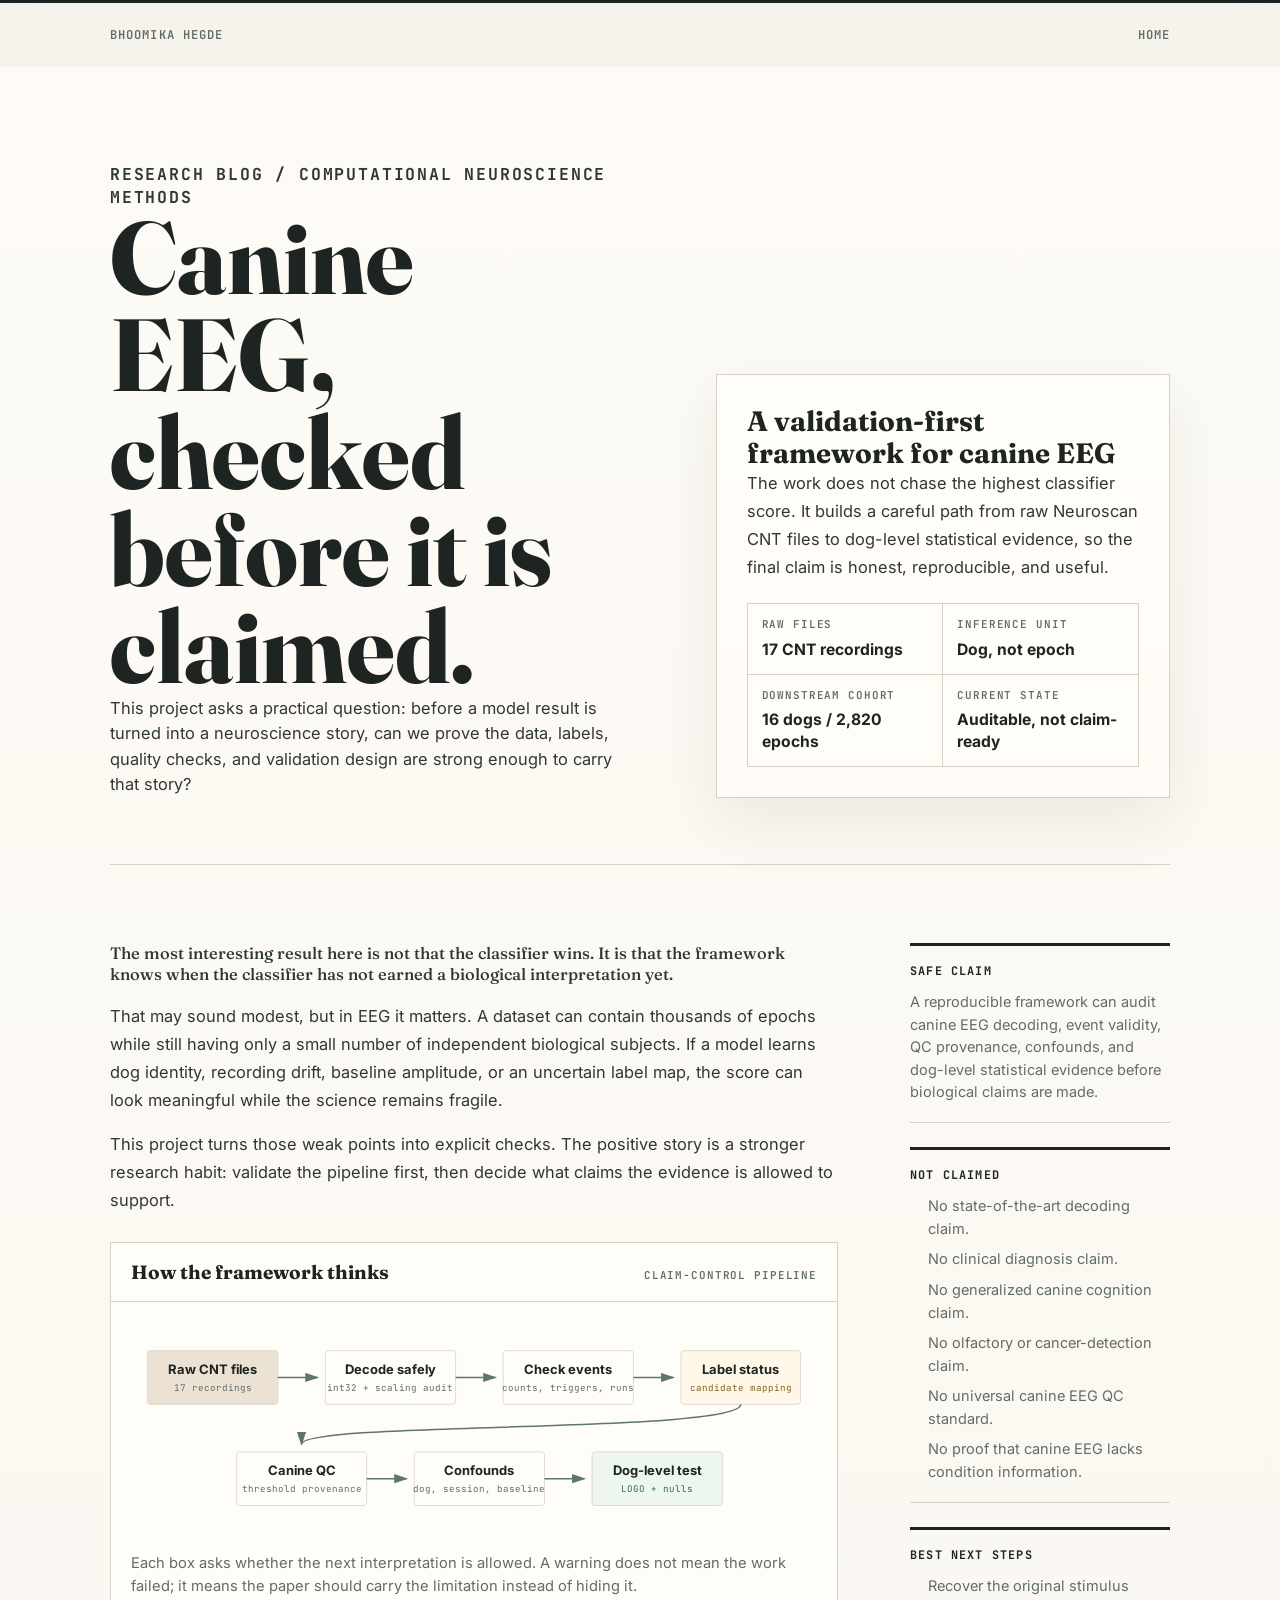
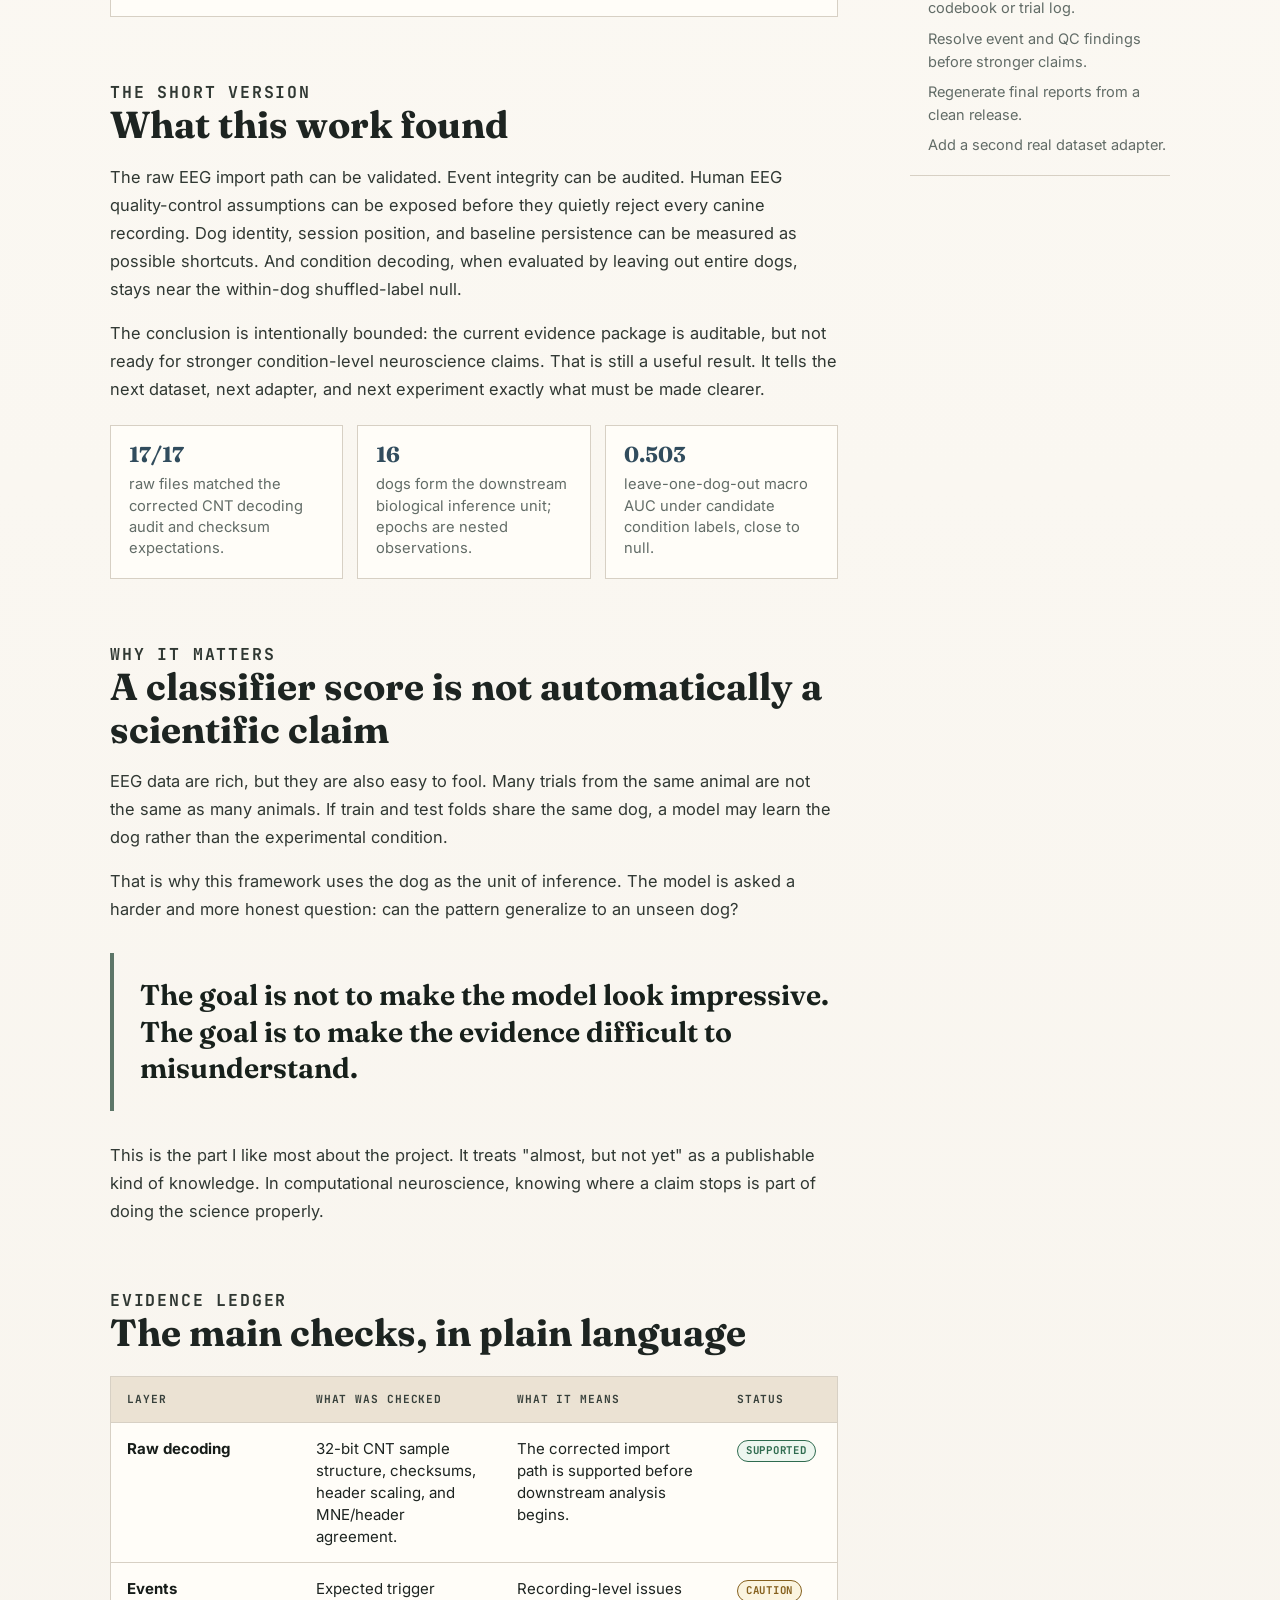
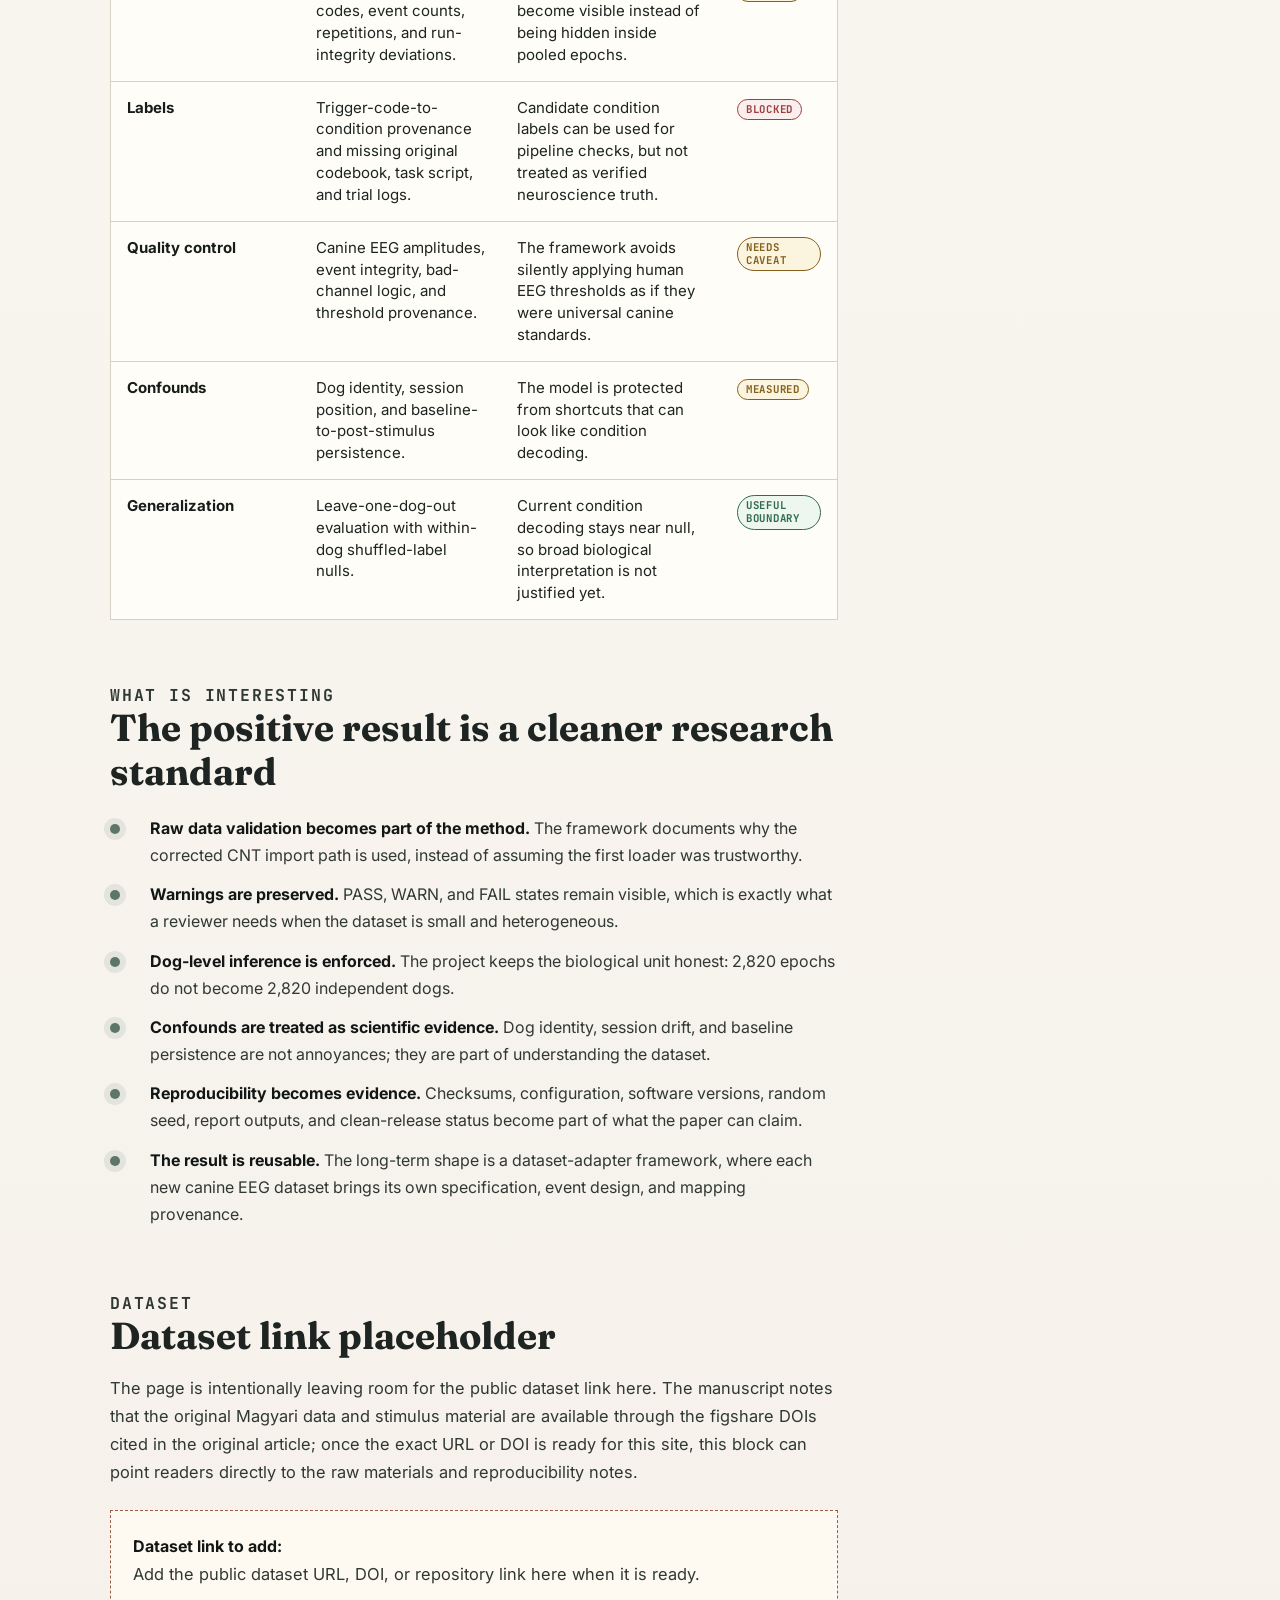
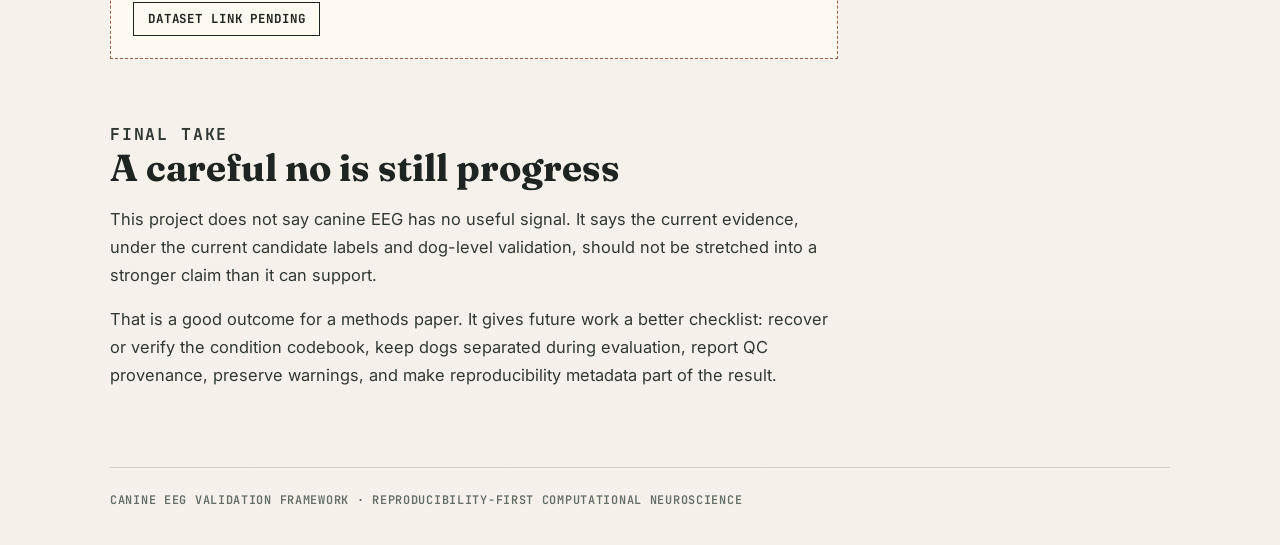
==== commit 21af2401: "updates" ====
--- a/research.html
+++ b/research.html
@@ -4,522 +4,802 @@
 <meta charset="UTF-8" />
 <meta name="viewport" content="width=device-width, initial-scale=1.0" />
 
-<title>Canine EEG Validation Framework - Research Case Study</title>
-<meta name="description" content="A validation-first canine EEG research case study auditing raw decoding, label provenance, confounds, dog-level generalization, and evidence boundaries." />
+<title>Canine EEG Validation Framework - Research Notes</title>
+<meta name="description" content="A readable research blog on a validation-first canine EEG framework: CNT decoding, event checks, canine-specific QC, confounds, and dog-level model evaluation." />
 <link rel="canonical" href="https://bhoomikahegde.com/research" />
 
 <meta property="og:type" content="article" />
 <meta property="og:url" content="https://bhoomikahegde.com/research" />
 <meta property="og:title" content="Canine EEG Validation Framework" />
-<meta property="og:description" content="A validation-first canine EEG analysis showing how raw decoding, label provenance, confounds, and dog-level nulls constrain what a classifier result can claim." />
+<meta property="og:description" content="A simple, technical research note on making canine EEG machine learning more reproducible and harder to overclaim." />
 <meta property="og:image" content="https://bhoomikahegde.com/assets/profile.jpg" />
 
 <meta name="twitter:card" content="summary_large_image" />
 <meta name="twitter:url" content="https://bhoomikahegde.com/research" />
 <meta name="twitter:title" content="Canine EEG Validation Framework" />
-<meta name="twitter:description" content="A validation-first canine EEG case study on claim boundaries, confounds, and dog-level decoding evidence." />
+<meta name="twitter:description" content="A validation-first canine EEG research note about reproducibility, confounds, and dog-level inference." />
 <meta name="twitter:image" content="https://bhoomikahegde.com/assets/profile.jpg" />
 
 <link rel="icon" type="image/svg+xml" href="favicon.svg" />
 <link rel="preconnect" href="https://fonts.googleapis.com" />
 <link rel="preconnect" href="https://fonts.gstatic.com" crossorigin />
-<link href="https://fonts.googleapis.com/css2?family=Fraunces:ital,opsz,wght@0,9..144,400;0,9..144,500;0,9..144,600;0,9..144,700;1,9..144,500&amp;family=Inter:wght@300;400;500;600;700&amp;family=JetBrains+Mono:wght@400;500&amp;display=swap" rel="stylesheet" />
-
+<link href="https://fonts.googleapis.com/css2?family=Fraunces:opsz,wght@9..144,500;9..144,650;9..144,750&amp;family=Inter:wght@400;500;600;700&amp;family=JetBrains+Mono:wght@400;600&amp;display=swap" rel="stylesheet" />
 <link rel="stylesheet" href="styles.css" />
+
+<style>
+  :root {
+    --research-page: #f5f1ea;
+    --research-paper: #fffdf8;
+    --research-ink: #1d2421;
+    --research-muted: #626c67;
+    --research-line: #d7d0c4;
+    --research-wash: #ebe2d3;
+    --research-sage: #5d7668;
+    --research-clay: #9c5d46;
+    --research-blue: #314c5d;
+    --research-mono: 'JetBrains Mono', ui-monospace, monospace;
+    --research-body: 'Inter', system-ui, sans-serif;
+    --research-display: 'Fraunces', Georgia, serif;
+  }
+
+  body.research-page {
+    --research-page: #f5f1ea;
+    --research-paper: #fffdf8;
+    --research-ink: #1d2421;
+    --research-muted: #626c67;
+    --research-line: #d7d0c4;
+    --research-wash: #ebe2d3;
+    --research-sage: #5d7668;
+    --research-clay: #9c5d46;
+    --research-blue: #314c5d;
+    margin: 0;
+    background:
+      linear-gradient(180deg, rgba(255, 253, 248, .82), rgba(245, 241, 234, .96)),
+      var(--research-page);
+    color: var(--research-ink);
+    font-family: var(--research-body);
+    line-height: 1.7;
+  }
+
+  body.research-page #cursor-dot,
+  body.research-page #cursor-ring {
+    display: none;
+  }
+
+  .research-page a { color: inherit; }
+  .research-page strong { color: #121715; }
+
+  .research-shell {
+    width: min(100% - 32px, 1060px);
+    margin: 0 auto;
+  }
+
+  .research-topbar {
+    border-top: 3px solid var(--research-ink);
+    background: rgba(245, 241, 234, .82);
+    backdrop-filter: blur(14px);
+  }
+
+  .research-nav {
+    min-height: 64px;
+    display: flex;
+    align-items: center;
+    justify-content: space-between;
+    gap: 20px;
+    padding: 0;
+    font: 600 .76rem/1 var(--research-mono);
+    letter-spacing: .09em;
+    text-transform: uppercase;
+    color: var(--research-muted);
+  }
+
+  .research-nav a { text-decoration: none; }
+  .research-nav a:hover { color: var(--research-ink); }
+
+  .research-hero {
+    display: grid;
+    grid-template-columns: minmax(0, 1.08fr) minmax(320px, .92fr);
+    gap: clamp(32px, 6vw, 72px);
+    align-items: end;
+    padding: clamp(48px, 8vw, 96px) 0 clamp(34px, 6vw, 66px);
+    border-bottom: 1px solid var(--research-line);
+  }
+
+  .eyebrow {
+    margin: 0 0 18px;
+    color: var(--research-clay);
+    font: 700 .78rem/1.4 var(--research-mono);
+    letter-spacing: .11em;
+    text-transform: uppercase;
+  }
+
+  .research-hero h1 {
+    margin: 0;
+    max-width: 11ch;
+    font-family: var(--research-display);
+    font-size: clamp(3.1rem, 8vw, 6.65rem);
+    font-weight: 750;
+    letter-spacing: 0;
+    line-height: .95;
+  }
+
+  .dek {
+    max-width: 56ch;
+    margin: 28px 0 0;
+    color: #303833;
+    font-size: clamp(1.08rem, 2vw, 1.32rem);
+    line-height: 1.55;
+  }
+
+  .hero-card {
+    border: 1px solid var(--research-line);
+    background: rgba(255, 253, 248, .92);
+    box-shadow: 0 22px 60px rgba(39, 32, 21, .08);
+    padding: clamp(20px, 3vw, 30px);
+  }
+
+  .hero-card h2,
+  .section-title,
+  .figure-title {
+    margin: 0;
+    font-family: var(--research-display);
+    letter-spacing: 0;
+    line-height: 1.15;
+  }
+
+  .hero-card h2 {
+    font-size: clamp(1.25rem, 2.4vw, 1.75rem);
+  }
+
+  .hero-card p {
+    margin: 14px 0 0;
+    color: var(--research-muted);
+  }
+
+  .meta-grid {
+    display: grid;
+    grid-template-columns: repeat(2, minmax(0, 1fr));
+    gap: 1px;
+    margin-top: 22px;
+    background: var(--research-line);
+    border: 1px solid var(--research-line);
+  }
+
+  .meta-item {
+    background: var(--research-paper);
+    padding: 14px;
+  }
+
+  .meta-item span {
+    display: block;
+    color: var(--research-muted);
+    font: 600 .68rem/1.25 var(--research-mono);
+    letter-spacing: .08em;
+    text-transform: uppercase;
+  }
+
+  .meta-item b {
+    display: block;
+    margin-top: 7px;
+    font-size: .98rem;
+    line-height: 1.35;
+  }
+
+  .article {
+    display: grid;
+    grid-template-columns: minmax(0, 1fr) 260px;
+    gap: clamp(32px, 6vw, 72px);
+    padding: clamp(38px, 7vw, 78px) 0;
+  }
+
+  .content {
+    max-width: 760px;
+  }
+
+  .content section + section {
+    margin-top: clamp(42px, 6vw, 64px);
+  }
+
+  .lead {
+    font-family: var(--research-display);
+    font-size: clamp(1.38rem, 2.7vw, 2.05rem);
+    font-weight: 500;
+    line-height: 1.3;
+    color: #222924;
+  }
+
+  .research-page p {
+    margin: 0;
+    color: #303833;
+    font-size: 1.03rem;
+  }
+
+  .research-page p + p {
+    margin-top: 1rem;
+  }
+
+  .section-title {
+    margin-bottom: 16px;
+    font-size: clamp(1.6rem, 3vw, 2.35rem);
+  }
+
+  .kicker {
+    margin-bottom: 10px;
+    color: var(--research-sage);
+    font: 700 .72rem/1.35 var(--research-mono);
+    letter-spacing: .11em;
+    text-transform: uppercase;
+  }
+
+  .pullquote {
+    margin: 30px 0;
+    padding: 24px 0 24px 26px;
+    border-left: 4px solid var(--research-sage);
+    color: #17201b;
+    font-family: var(--research-display);
+    font-size: clamp(1.32rem, 2.4vw, 1.78rem);
+    font-weight: 650;
+    line-height: 1.28;
+  }
+
+  .figure {
+    margin: 28px 0;
+    border: 1px solid var(--research-line);
+    background: var(--research-paper);
+  }
+
+  .figure-header {
+    display: flex;
+    align-items: baseline;
+    justify-content: space-between;
+    gap: 16px;
+    padding: 18px 20px;
+    border-bottom: 1px solid var(--research-line);
+  }
+
+  .figure-title {
+    font-size: 1.2rem;
+  }
+
+  .figure-label {
+    color: var(--research-muted);
+    font: 600 .68rem/1 var(--research-mono);
+    letter-spacing: .08em;
+    text-transform: uppercase;
+  }
+
+  .pipeline {
+    padding: 18px;
+  }
+
+  .pipeline svg {
+    width: 100%;
+    height: auto;
+    display: block;
+  }
+
+  .caption {
+    padding: 0 20px 18px;
+    color: var(--research-muted);
+    font-size: .92rem;
+    line-height: 1.55;
+  }
+
+  .evidence-grid {
+    display: grid;
+    grid-template-columns: repeat(3, minmax(0, 1fr));
+    gap: 14px;
+    margin-top: 22px;
+  }
+
+  .evidence-card {
+    border: 1px solid var(--research-line);
+    background: var(--research-paper);
+    padding: 18px;
+  }
+
+  .evidence-card b {
+    display: block;
+    color: var(--research-blue);
+    font: 700 1.35rem/1 var(--research-display);
+  }
+
+  .evidence-card span {
+    display: block;
+    margin-top: 9px;
+    color: var(--research-muted);
+    font-size: .92rem;
+    line-height: 1.45;
+  }
+
+  .table-wrap {
+    margin-top: 22px;
+    overflow-x: auto;
+    border: 1px solid var(--research-line);
+    background: var(--research-paper);
+  }
+
+  table {
+    width: 100%;
+    min-width: 690px;
+    border-collapse: collapse;
+    font-size: .94rem;
+    line-height: 1.45;
+  }
+
+  th,
+  td {
+    padding: 15px 16px;
+    border-bottom: 1px solid var(--research-line);
+    text-align: left;
+    vertical-align: top;
+  }
+
+  thead th {
+    background: var(--research-wash);
+    color: #37403b;
+    font: 700 .7rem/1.35 var(--research-mono);
+    letter-spacing: .08em;
+    text-transform: uppercase;
+  }
+
+  tbody tr:last-child th,
+  tbody tr:last-child td {
+    border-bottom: 0;
+  }
+
+  tbody th {
+    width: 26%;
+    color: #161c19;
+    font-weight: 700;
+  }
+
+  .tag {
+    display: inline-block;
+    padding: 3px 8px;
+    border: 1px solid currentColor;
+    border-radius: 999px;
+    font: 700 .67rem/1.25 var(--research-mono);
+    letter-spacing: .07em;
+    text-transform: uppercase;
+  }
+
+  .tag-good { color: #2f6b4f; background: #edf6ef; }
+  .tag-watch { color: #85601d; background: #fbf4df; }
+  .tag-stop { color: #9b3f3f; background: #faeeee; }
+
+  .checks {
+    display: grid;
+    gap: 12px;
+    margin: 22px 0 0;
+    padding: 0;
+    list-style: none;
+  }
+
+  .checks li {
+    display: grid;
+    grid-template-columns: 28px 1fr;
+    gap: 12px;
+    align-items: start;
+    color: #303833;
+  }
+
+  .checks li::before {
+    content: "";
+    width: 10px;
+    height: 10px;
+    margin-top: 9px;
+    border-radius: 50%;
+    background: var(--research-sage);
+    box-shadow: 0 0 0 6px rgba(93, 118, 104, .12);
+  }
+
+  .dataset-box {
+    margin-top: 24px;
+    padding: 22px;
+    border: 1px dashed var(--research-clay);
+    background: #fffaf1;
+  }
+
+  .dataset-box a {
+    display: inline-flex;
+    margin-top: 14px;
+    padding: 10px 14px;
+    border: 1px solid var(--research-ink);
+    text-decoration: none;
+    font: 700 .78rem/1 var(--research-mono);
+    letter-spacing: .07em;
+    text-transform: uppercase;
+  }
+
+  .dataset-box a:hover {
+    background: var(--research-ink);
+    color: var(--research-paper);
+  }
+
+  .aside {
+    position: sticky;
+    top: 22px;
+    align-self: start;
+  }
+
+  .aside-card {
+    border-top: 3px solid var(--research-ink);
+    border-bottom: 1px solid var(--research-line);
+    padding: 18px 0;
+  }
+
+  .aside-card + .aside-card {
+    margin-top: 24px;
+  }
+
+  .aside-card h2 {
+    margin: 0 0 12px;
+    font: 700 .74rem/1.3 var(--research-mono);
+    letter-spacing: .1em;
+    text-transform: uppercase;
+  }
+
+  .aside-card p,
+  .aside-card li {
+    color: var(--research-muted);
+    font-size: .91rem;
+    line-height: 1.55;
+  }
+
+  .aside-card ul {
+    margin: 0;
+    padding-left: 18px;
+  }
+
+  .aside-card li + li {
+    margin-top: 8px;
+  }
+
+  .research-footer {
+    border-top: 1px solid var(--research-line);
+    padding: 24px 0 36px;
+    color: var(--research-muted);
+    font: 600 .74rem/1.4 var(--research-mono);
+    letter-spacing: .06em;
+    text-transform: uppercase;
+  }
+
+  @media (max-width: 880px) {
+    .research-hero,
+    .article {
+      grid-template-columns: 1fr;
+    }
+
+    .research-hero h1 {
+      max-width: 12ch;
+    }
+
+    .aside {
+      position: static;
+      display: grid;
+      grid-template-columns: repeat(2, minmax(0, 1fr));
+      gap: 22px;
+    }
+
+    .aside-card + .aside-card {
+      margin-top: 0;
+    }
+  }
+
+  @media (max-width: 640px) {
+    .research-shell {
+      width: min(100% - 24px, 1060px);
+    }
+
+    .research-nav {
+      min-height: 56px;
+      font-size: .68rem;
+    }
+
+    .research-hero h1 {
+      font-size: clamp(2.65rem, 15vw, 4rem);
+    }
+
+    .hero-card,
+    .evidence-card,
+    .dataset-box {
+      padding: 16px;
+    }
+
+    .meta-grid,
+    .evidence-grid,
+    .aside {
+      grid-template-columns: 1fr;
+    }
+
+    .figure-header {
+      display: block;
+    }
+
+    .figure-label {
+      display: block;
+      margin-top: 8px;
+    }
+  }
+</style>
 </head>
+
 <body class="research-page">
-<a class="skip-link" href="#research-article">Skip to content</a>
+<a class="skip-link" href="#main">Skip to content</a>
 
 <header class="research-topbar" role="banner">
-  <nav class="research-nav" aria-label="Research navigation">
-    <a href="/" class="research-brand">Bhoomika Hegde</a>
-    <a href="/" class="research-home">Home</a>
+  <nav class="research-shell research-nav" aria-label="Research navigation">
+    <a href="/">Bhoomika Hegde</a>
+    <a href="/">Home</a>
   </nav>
 </header>
 
-<main id="research-article" class="research-article">
-  <article>
-    <header class="research-hero">
-      <h1>Canine EEG Validation Framework</h1>
-      <p class="research-dek">
-        A validation-first analysis of canine EEG machine learning, built to answer the question a serious research team should ask before optimizing a model: is the claim scientifically allowed?
+<main id="main">
+  <header class="research-shell research-hero">
+    <div>
+      <p class="eyebrow">Research blog / Computational neuroscience methods</p>
+      <h1>Canine EEG, checked before it is claimed.</h1>
+      <p class="dek">
+        This project asks a practical question: before a model result is turned into a neuroscience story, can we prove the data, labels, quality checks, and validation design are strong enough to carry that story?
       </p>
-      <dl class="research-meta" aria-label="Article details">
-        <div>
-          <dt>Project</dt>
-          <dd>Canine EEG Validation Framework</dd>
+    </div>
+
+    <aside class="hero-card" aria-label="Project summary">
+      <h2>A validation-first framework for canine EEG</h2>
+      <p>
+        The work does not chase the highest classifier score. It builds a careful path from raw Neuroscan CNT files to dog-level statistical evidence, so the final claim is honest, reproducible, and useful.
+      </p>
+      <div class="meta-grid">
+        <div class="meta-item"><span>Raw files</span><b>17 CNT recordings</b></div>
+        <div class="meta-item"><span>Inference unit</span><b>Dog, not epoch</b></div>
+        <div class="meta-item"><span>Downstream cohort</span><b>16 dogs / 2,820 epochs</b></div>
+        <div class="meta-item"><span>Current state</span><b>Auditable, not claim-ready</b></div>
+      </div>
+    </aside>
+  </header>
+
+  <div class="research-shell article">
+    <article class="content">
+      <section>
+        <p class="lead">
+          The most interesting result here is not that the classifier wins. It is that the framework knows when the classifier has not earned a biological interpretation yet.
+        </p>
+        <p>
+          That may sound modest, but in EEG it matters. A dataset can contain thousands of epochs while still having only a small number of independent biological subjects. If a model learns dog identity, recording drift, baseline amplitude, or an uncertain label map, the score can look meaningful while the science remains fragile.
+        </p>
+        <p>
+          This project turns those weak points into explicit checks. The positive story is a stronger research habit: validate the pipeline first, then decide what claims the evidence is allowed to support.
+        </p>
+
+        <figure class="figure" aria-label="Validation pipeline diagram">
+          <div class="figure-header">
+            <h2 class="figure-title">How the framework thinks</h2>
+            <span class="figure-label">Claim-control pipeline</span>
+          </div>
+          <div class="pipeline">
+            <svg viewBox="0 0 900 280" role="img" aria-labelledby="pipeline-title pipeline-desc">
+              <title id="pipeline-title">Canine EEG validation pipeline</title>
+              <desc id="pipeline-desc">A flow from raw CNT recordings through decoder validation, event checks, condition mapping, quality control, confound analysis, dog-level testing, and bounded claims.</desc>
+              <defs>
+                <marker id="arrow" markerWidth="10" markerHeight="10" refX="8" refY="3" orient="auto" markerUnits="strokeWidth">
+                  <path d="M0,0 L0,6 L9,3 z" fill="#5d7668"></path>
+                </marker>
+              </defs>
+              <rect x="24" y="40" width="170" height="70" rx="4" fill="#ebe2d3" stroke="#d7d0c4"></rect>
+              <text x="109" y="70" text-anchor="middle" font-family="Inter, sans-serif" font-size="17" font-weight="700" fill="#1d2421">Raw CNT files</text>
+              <text x="109" y="93" text-anchor="middle" font-family="JetBrains Mono, monospace" font-size="12" fill="#626c67">17 recordings</text>
+
+              <rect x="256" y="40" width="170" height="70" rx="4" fill="#fffdf8" stroke="#d7d0c4"></rect>
+              <text x="341" y="70" text-anchor="middle" font-family="Inter, sans-serif" font-size="17" font-weight="700" fill="#1d2421">Decode safely</text>
+              <text x="341" y="93" text-anchor="middle" font-family="JetBrains Mono, monospace" font-size="12" fill="#626c67">int32 + scaling audit</text>
+
+              <rect x="488" y="40" width="170" height="70" rx="4" fill="#fffdf8" stroke="#d7d0c4"></rect>
+              <text x="573" y="70" text-anchor="middle" font-family="Inter, sans-serif" font-size="17" font-weight="700" fill="#1d2421">Check events</text>
+              <text x="573" y="93" text-anchor="middle" font-family="JetBrains Mono, monospace" font-size="12" fill="#626c67">counts, triggers, runs</text>
+
+              <rect x="720" y="40" width="156" height="70" rx="4" fill="#fff8e8" stroke="#d7d0c4"></rect>
+              <text x="798" y="70" text-anchor="middle" font-family="Inter, sans-serif" font-size="17" font-weight="700" fill="#1d2421">Label status</text>
+              <text x="798" y="93" text-anchor="middle" font-family="JetBrains Mono, monospace" font-size="12" fill="#85601d">candidate mapping</text>
+
+              <rect x="140" y="172" width="170" height="70" rx="4" fill="#fffdf8" stroke="#d7d0c4"></rect>
+              <text x="225" y="202" text-anchor="middle" font-family="Inter, sans-serif" font-size="17" font-weight="700" fill="#1d2421">Canine QC</text>
+              <text x="225" y="225" text-anchor="middle" font-family="JetBrains Mono, monospace" font-size="12" fill="#626c67">threshold provenance</text>
+
+              <rect x="372" y="172" width="170" height="70" rx="4" fill="#fffdf8" stroke="#d7d0c4"></rect>
+              <text x="457" y="202" text-anchor="middle" font-family="Inter, sans-serif" font-size="17" font-weight="700" fill="#1d2421">Confounds</text>
+              <text x="457" y="225" text-anchor="middle" font-family="JetBrains Mono, monospace" font-size="12" fill="#626c67">dog, session, baseline</text>
+
+              <rect x="604" y="172" width="170" height="70" rx="4" fill="#eef6f0" stroke="#d7d0c4"></rect>
+              <text x="689" y="202" text-anchor="middle" font-family="Inter, sans-serif" font-size="17" font-weight="700" fill="#1d2421">Dog-level test</text>
+              <text x="689" y="225" text-anchor="middle" font-family="JetBrains Mono, monospace" font-size="12" fill="#2f6b4f">LOGO + nulls</text>
+
+              <line x1="194" y1="75" x2="246" y2="75" stroke="#5d7668" stroke-width="2" marker-end="url(#arrow)"></line>
+              <line x1="426" y1="75" x2="478" y2="75" stroke="#5d7668" stroke-width="2" marker-end="url(#arrow)"></line>
+              <line x1="658" y1="75" x2="710" y2="75" stroke="#5d7668" stroke-width="2" marker-end="url(#arrow)"></line>
+              <path d="M798 110 C798 148, 225 132, 225 162" fill="none" stroke="#5d7668" stroke-width="2" marker-end="url(#arrow)"></path>
+              <line x1="310" y1="207" x2="362" y2="207" stroke="#5d7668" stroke-width="2" marker-end="url(#arrow)"></line>
+              <line x1="542" y1="207" x2="594" y2="207" stroke="#5d7668" stroke-width="2" marker-end="url(#arrow)"></line>
+            </svg>
+          </div>
+          <figcaption class="caption">
+            Each box asks whether the next interpretation is allowed. A warning does not mean the work failed; it means the paper should carry the limitation instead of hiding it.
+          </figcaption>
+        </figure>
+      </section>
+
+      <section>
+        <p class="kicker">The short version</p>
+        <h2 class="section-title">What this work found</h2>
+        <p>
+          The raw EEG import path can be validated. Event integrity can be audited. Human EEG quality-control assumptions can be exposed before they quietly reject every canine recording. Dog identity, session position, and baseline persistence can be measured as possible shortcuts. And condition decoding, when evaluated by leaving out entire dogs, stays near the within-dog shuffled-label null.
+        </p>
+        <p>
+          The conclusion is intentionally bounded: the current evidence package is auditable, but not ready for stronger condition-level neuroscience claims. That is still a useful result. It tells the next dataset, next adapter, and next experiment exactly what must be made clearer.
+        </p>
+
+        <div class="evidence-grid" aria-label="Key numbers">
+          <div class="evidence-card">
+            <b>17/17</b>
+            <span>raw files matched the corrected CNT decoding audit and checksum expectations.</span>
+          </div>
+          <div class="evidence-card">
+            <b>16</b>
+            <span>dogs form the downstream biological inference unit; epochs are nested observations.</span>
+          </div>
+          <div class="evidence-card">
+            <b>0.503</b>
+            <span>leave-one-dog-out macro AUC under candidate condition labels, close to null.</span>
+          </div>
         </div>
-        <div>
-          <dt>Focus</dt>
-          <dd>Canine EEG validation</dd>
+      </section>
+
+      <section>
+        <p class="kicker">Why it matters</p>
+        <h2 class="section-title">A classifier score is not automatically a scientific claim</h2>
+        <p>
+          EEG data are rich, but they are also easy to fool. Many trials from the same animal are not the same as many animals. If train and test folds share the same dog, a model may learn the dog rather than the experimental condition.
+        </p>
+        <p>
+          That is why this framework uses the dog as the unit of inference. The model is asked a harder and more honest question: can the pattern generalize to an unseen dog?
+        </p>
+        <blockquote class="pullquote">
+          The goal is not to make the model look impressive. The goal is to make the evidence difficult to misunderstand.
+        </blockquote>
+        <p>
+          This is the part I like most about the project. It treats "almost, but not yet" as a publishable kind of knowledge. In computational neuroscience, knowing where a claim stops is part of doing the science properly.
+        </p>
+      </section>
+
+      <section>
+        <p class="kicker">Evidence ledger</p>
+        <h2 class="section-title">The main checks, in plain language</h2>
+        <div class="table-wrap" role="region" aria-label="Validation evidence table" tabindex="0">
+          <table>
+            <thead>
+              <tr>
+                <th scope="col">Layer</th>
+                <th scope="col">What was checked</th>
+                <th scope="col">What it means</th>
+                <th scope="col">Status</th>
+              </tr>
+            </thead>
+            <tbody>
+              <tr>
+                <th scope="row">Raw decoding</th>
+                <td>32-bit CNT sample structure, checksums, header scaling, and MNE/header agreement.</td>
+                <td>The corrected import path is supported before downstream analysis begins.</td>
+                <td><span class="tag tag-good">Supported</span></td>
+              </tr>
+              <tr>
+                <th scope="row">Events</th>
+                <td>Expected trigger codes, event counts, repetitions, and run-integrity deviations.</td>
+                <td>Recording-level issues become visible instead of being hidden inside pooled epochs.</td>
+                <td><span class="tag tag-watch">Caution</span></td>
+              </tr>
+              <tr>
+                <th scope="row">Labels</th>
+                <td>Trigger-code-to-condition provenance and missing original codebook, task script, and trial logs.</td>
+                <td>Candidate condition labels can be used for pipeline checks, but not treated as verified neuroscience truth.</td>
+                <td><span class="tag tag-stop">Blocked</span></td>
+              </tr>
+              <tr>
+                <th scope="row">Quality control</th>
+                <td>Canine EEG amplitudes, event integrity, bad-channel logic, and threshold provenance.</td>
+                <td>The framework avoids silently applying human EEG thresholds as if they were universal canine standards.</td>
+                <td><span class="tag tag-watch">Needs caveat</span></td>
+              </tr>
+              <tr>
+                <th scope="row">Confounds</th>
+                <td>Dog identity, session position, and baseline-to-post-stimulus persistence.</td>
+                <td>The model is protected from shortcuts that can look like condition decoding.</td>
+                <td><span class="tag tag-watch">Measured</span></td>
+              </tr>
+              <tr>
+                <th scope="row">Generalization</th>
+                <td>Leave-one-dog-out evaluation with within-dog shuffled-label nulls.</td>
+                <td>Current condition decoding stays near null, so broad biological interpretation is not justified yet.</td>
+                <td><span class="tag tag-good">Useful boundary</span></td>
+              </tr>
+            </tbody>
+          </table>
         </div>
-        <div>
-          <dt>Status</dt>
-          <dd>Evidence-boundary result</dd>
+      </section>
+
+      <section>
+        <p class="kicker">What is interesting</p>
+        <h2 class="section-title">The positive result is a cleaner research standard</h2>
+        <ul class="checks">
+          <li><span><strong>Raw data validation becomes part of the method.</strong> The framework documents why the corrected CNT import path is used, instead of assuming the first loader was trustworthy.</span></li>
+          <li><span><strong>Warnings are preserved.</strong> PASS, WARN, and FAIL states remain visible, which is exactly what a reviewer needs when the dataset is small and heterogeneous.</span></li>
+          <li><span><strong>Dog-level inference is enforced.</strong> The project keeps the biological unit honest: 2,820 epochs do not become 2,820 independent dogs.</span></li>
+          <li><span><strong>Confounds are treated as scientific evidence.</strong> Dog identity, session drift, and baseline persistence are not annoyances; they are part of understanding the dataset.</span></li>
+          <li><span><strong>Reproducibility becomes evidence.</strong> Checksums, configuration, software versions, random seed, report outputs, and clean-release status become part of what the paper can claim.</span></li>
+          <li><span><strong>The result is reusable.</strong> The long-term shape is a dataset-adapter framework, where each new canine EEG dataset brings its own specification, event design, and mapping provenance.</span></li>
+        </ul>
+      </section>
+
+      <section>
+        <p class="kicker">Dataset</p>
+        <h2 class="section-title">Dataset link placeholder</h2>
+        <p>
+          The page is intentionally leaving room for the public dataset link here. The manuscript notes that the original Magyari data and stimulus material are available through the figshare DOIs cited in the original article; once the exact URL or DOI is ready for this site, this block can point readers directly to the raw materials and reproducibility notes.
+        </p>
+        <div class="dataset-box">
+          <strong>Dataset link to add:</strong>
+          <p>Add the public dataset URL, DOI, or repository link here when it is ready.</p>
+          <a href="#" aria-label="Dataset link placeholder">Dataset link pending</a>
+          <!-- Replace href="#" above with the final dataset URL. -->
         </div>
-      </dl>
-    </header>
-
-    <hr class="research-rule" />
-
-    <section class="research-section research-lead">
-      <p>
-        This project starts where many ML analyses should start: not with "can a model produce a number?", but with "does the evidence chain make that number scientifically interpretable?"
-      </p>
-      <p>
-        The work audits the full path from raw Neuroscan CNT files to dog-level model evaluation. It surfaces a raw decoding failure mode, unresolved condition-label provenance, heterogeneous event integrity, strong dog-identity structure, measurable session-position drift, baseline persistence, and leave-one-dog-out decoding that does not clear a within-dog null.
-      </p>
-      <p>
-        The conclusion is deliberately bounded. This work does not claim that canine EEG classifiers fail in general. It shows that, for this evidence package, broad biological interpretation of condition decoding is not yet justified. That boundary is the contribution: it tells future modeling exactly what must be fixed before the claim can become stronger.
-      </p>
-    </section>
-
-    <section class="research-section research-note">
-      <h2>Executive Thesis</h2>
-      <p>
-        The value of this work is not a higher score; it is a higher standard of evidence. In small biological datasets, a classifier can look promising while learning subject identity, recording structure, baseline amplitude, session order, or an unverified label map. This project treats those risks as first-class research problems.
-      </p>
-      <p>
-        That is the research judgment a serious technical team needs: design the analysis around the failure modes that would later weaken a paper, product, or platform claim. The study separates signal from shortcut, claim from artifact, and biological interpretation from statistical convenience.
-      </p>
-    </section>
-
-    <section class="research-section">
-      <h2>Key Findings</h2>
-      <ol class="research-list research-list--numbered">
-        <li><strong>Raw signal integrity had to be proven, not assumed.</strong> A potential 32-bit CNT decoding failure mode was identified in an earlier loading pathway. 17 out of 17 files showed exact 32-bit divisibility, 17 out of 17 showed the 16-bit word-split signature under the problematic import path, 17 out of 17 matched official checksums, and corrected MNE/header scaling agreement had a maximum error of 2.91 × 10⁻¹¹ µV.</li>
-        <li><strong>Subject identity dominated the candidate condition signal.</strong> In raw PCA space, dog-identity eta-squared was 0.113665 versus candidate-condition eta-squared of 0.001029. After normalization, the measured dog-identity effect in that particular PCA representation decreased to 1.488 × 10⁻⁷.</li>
-        <li><strong>The recordings carried systematic temporal structure.</strong> Session position was associated with feature-space structure (Spearman rho = 0.356328; 95% CI = [0.243731, 0.425494]). The analysis establishes drift-like structure while avoiding unsupported claims about whether the source is biological, behavioral, or acquisition-related.</li>
-        <li><strong>Baseline persistence was too large to ignore.</strong> Pre-to-post trial correlation was rho = 0.715963. After controlling for baseline persistence, the residual association decreased to rho = 0.146097 with R² = 0.011423.</li>
-        <li><strong>Dog-level decoding did not beat the tested null.</strong> Leave-one-dog-out macro AUC was 0.503409, compared with a within-dog permutation-null mean of 0.496272 and a 95th percentile of 0.509545. The observed AUC did not exceed the empirical null threshold.</li>
-        <li><strong>The strongest result is the boundary itself.</strong> The analysis does not establish that canine EEG lacks stimulus-related information. It establishes that the present evidence package is not strong enough to support generalizable condition decoding.</li>
-      </ol>
-    </section>
-
-    <section class="research-section">
-      <h2>Claim Boundary</h2>
-      <p>
-        A strong validation paper must be precise about what it has and has not shown. This study does not conclude that the original experiment was wrong, that canine EEG contains no stimulus-related information, or that every temporal pattern in the recordings has a known biological cause.
-      </p>
-      <p>
-        The claim is narrower and more useful: the available data and metadata are not yet strong enough to support the broad condition-decoding interpretation. The result is a validation-first evidence boundary for this dataset and claim, not a proof that canine EEG classifiers fail as a class. That distinction protects the science and makes the next experiment more targeted.
-      </p>
-    </section>
-
-    <section class="research-section">
-      <h2>Core Contributions</h2>
-      <ul class="research-list">
-        <li>A validation-first canine EEG machine-learning framework spanning raw signal integrity, event integrity, label provenance, signal quality, confounding, generalization, and statistical null testing.</li>
-        <li>An empirical demonstration of why epoch-level EEG classification can be misleading when observations are nested inside a small number of biological subjects.</li>
-        <li>A dog-level decoding evaluation showing that candidate condition decoding does not exceed the tested within-dog permutation null in the current evidence package.</li>
-        <li>A claim-boundary analysis that preserves WARN and FAIL evidence instead of smoothing it into a stronger story than the data can support.</li>
-        <li>A future modeling direction for nuisance-invariant representation learning, where dog identity and session structure are treated as variables to control rather than signals to exploit.</li>
-      </ul>
-    </section>
-
-    <section class="research-section">
-      <h2>Evidence Ladder</h2>
-      <p>
-        The research logic is deliberately sequential. Each stage asks whether the next scientific claim is allowed to stand, and each failure mode becomes an explicit boundary rather than a hidden assumption.
-      </p>
-      <div class="research-table-wrap" role="region" aria-label="Evidence ladder table" tabindex="0">
-        <table class="research-table">
-          <thead>
-            <tr>
-              <th scope="col">Question</th>
-              <th scope="col">Check</th>
-              <th scope="col">What It Protects Against</th>
-              <th scope="col">Resulting Boundary</th>
-            </tr>
-          </thead>
-          <tbody>
-            <tr><th scope="row">Are the raw signals trustworthy?</th><td>CNT decoder and scaling validation</td><td>Numerical output from a distorted import path</td><td>Corrected import is supported; downstream claims still require separate validation</td></tr>
-            <tr><th scope="row">Are events usable?</th><td>Trigger-count and decoder audits</td><td>Pooling recordings with missing, extra, or invalid event markers</td><td>Event integrity is heterogeneous and must condition interpretation</td></tr>
-            <tr><th scope="row">Are labels verified?</th><td>Condition-mapping provenance audit</td><td>Treating candidate trigger labels as experimental truth</td><td>Condition-level neuroscience claims remain blocked until the codebook/logs are recovered</td></tr>
-            <tr><th scope="row">Could the model learn shortcuts?</th><td>Dog identity, session drift, and baseline persistence checks</td><td>Confusing subject/session structure for stimulus-related signal</td><td>Nuisance structure is measurable and must be controlled</td></tr>
-            <tr><th scope="row">Does decoding generalize?</th><td>Leave-one-dog-out evaluation with within-dog nulls</td><td>Overstating epoch-level performance as biological generalization</td><td>Current condition decoding does not exceed the tested null</td></tr>
-          </tbody>
-        </table>
-      </div>
-    </section>
-
-    <section class="research-section">
-      <h2>1. Motivation</h2>
-      <p>
-        EEG machine learning often appears data-rich because each subject contributes many epochs. Scientifically, however, the effective unit of biological generalization is the subject, not the epoch. In this dataset, the hierarchy is:
-      </p>
-      <p class="research-formula">Dog → Session → Trial → Epoch</p>
-      <p>
-        A dataset containing 2,820 epochs may look large from a machine-learning perspective. Those observations, however, originate from only 16 individual dogs. The epochs are not independent biological subjects; their statistical dependence is structured by the animals from which they originate.
-      </p>
-      <p>
-        This distinction governs cross-validation, statistical testing, confidence intervals, feature selection, model evaluation, and biological interpretation. For claims about generalization to unseen animals, the dog must be the held-out unit.
-      </p>
-    </section>
-
-    <section class="research-section">
-      <h2>2. Central Research Questions</h2>
-      <p>
-        Primary Question: Before interpreting a canine EEG classifier biologically, can we establish that the data, labels, preprocessing, validation strategy, and statistical evidence are sufficiently reliable to support the intended claim?
-      </p>
-      <ul class="research-list">
-        <li>RQ1: Raw Data Integrity: Can raw canine EEG recordings be decoded and scaled correctly before downstream analysis?</li>
-        <li>RQ2: Experimental Integrity: Do the recorded events conform to the expected experimental structure?</li>
-        <li>RQ3: Confounding: Does the learned representation contain stronger information about dog identity, session position, baseline characteristics, or other nuisance variables than about the intended experimental condition?</li>
-        <li>RQ4: Generalization: Does apparent condition decoding generalize to a completely unseen dog?</li>
-        <li>RQ5: Statistical Evidence: Does observed decoding exceed a null distribution generated using a validation-preserving permutation procedure?</li>
-      </ul>
-    </section>
-
-    <section class="research-section">
-      <h2>3. Central Hypothesis</h2>
-      <p>
-        In small-sample canine EEG datasets, apparently meaningful epoch-level classification can be inflated or rendered difficult to interpret when dog identity, temporal structure, signal-quality variation, baseline persistence, or label uncertainty are not explicitly controlled.
-      </p>
-      <p>
-        Conceptually, the observed EEG representation can be viewed as containing contributions from multiple additive sources:
-      </p>
-      <p class="research-formula">X = X_condition + X_dog + X_session + X_baseline + X_artifact + ε</p>
-      <p>Here:</p>
-      <ul class="research-list">
-        <li>X_condition represents information associated with the intended experimental condition.</li>
-        <li>X_dog represents subject-specific information.</li>
-        <li>X_session represents temporal or session-level structure.</li>
-        <li>X_baseline represents persistent pre-stimulus characteristics.</li>
-        <li>X_artifact represents acquisition or recording-related effects.</li>
-        <li>ε represents remaining unaccounted variation.</li>
-      </ul>
-      <p>
-        This is a conceptual decomposition rather than a claim that these components have been perfectly separated statistically. The objective is not merely to maximize prediction, but to establish evidence that predictive information is attributable to the scientific variable of interest rather than identifiable nuisance factors.
-      </p>
-    </section>
-
-    <section class="research-section">
-      <h2>4. Dataset Overview</h2>
-      <p>
-        The current case study uses a public canine EEG Neuroscan continuous (.cnt) dataset associated with an auditory word-processing experiment.
-      </p>
-
-      <div class="research-table-wrap" role="region" aria-label="Dataset overview table" tabindex="0">
-        <table class="research-table research-table--compact">
-          <thead>
-            <tr><th scope="col">Property</th><th scope="col">Value</th></tr>
-          </thead>
-          <tbody>
-            <tr><th scope="row">Raw CNT recordings</th><td>17</td></tr>
-            <tr><th scope="row">Downstream dogs</th><td>16</td></tr>
-            <tr><th scope="row">Downstream epochs</th><td>2,820</td></tr>
-            <tr><th scope="row">Sampling rate</th><td>1,000 Hz</td></tr>
-            <tr><th scope="row">Channels</th><td>8</td></tr>
-            <tr><th scope="row">Trigger codes</th><td>1-48</td></tr>
-            <tr><th scope="row">Repetitions per trigger code</th><td>5</td></tr>
-            <tr><th scope="row">Expected events per complete recording</th><td>240</td></tr>
-            <tr><th scope="row">Excluded dog</th><td>Dog 40</td></tr>
-          </tbody>
-        </table>
-      </div>
-      <p>
-        Dog 40 was excluded from the downstream cohort because of documented quality-control and event-integrity concerns.
-      </p>
-    </section>
-
-    <section class="research-section">
-      <h2>5. Validation Architecture</h2>
-      <p>
-        The workflow is structured as a claim-control system: upstream validation determines which downstream interpretations are allowed.
-      </p>
-      <p class="research-formula">Raw CNT recordings → Raw decoder validation → Event integrity → Condition / label provenance → Signal quality control → Feature construction → Confound analysis → Dog-level cross-validation → Permutation null → Sensitivity analysis → Claim assessment</p>
-      <p>
-        Core principle: a model result cannot rescue an invalid upstream assumption.
-      </p>
-    </section>
-
-    <section class="research-section">
-      <h2>6. Experiment 1: Raw CNT Decoding Validation</h2>
-      <ul class="research-list">
-        <li>Objective: Examine whether raw EEG samples were being interpreted correctly by the loading pipeline.</li>
-        <li>Problem Identified: An earlier loading pathway interpreted 32-bit CNT samples as split 16-bit words, producing severely distorted traces. The validation procedure examined sample-width structure, divisibility, raw-file integrity, checksums, header information, MNE interpretation, and scaling consistency.</li>
-        <li>Results:
-          <ul class="research-list">
-            <li>17/17 files showed exact 32-bit divisibility.</li>
-            <li>17/17 files showed the 16-bit word-split signature under the problematic import path.</li>
-            <li>17/17 files matched official checksums.</li>
-            <li>Corrected MNE/header scaling agreement had a maximum error of 2.91 × 10⁻¹¹ µV.</li>
-          </ul>
-        </li>
-        <li>Interpretation: Raw EEG interpretation requires explicit validation. An incorrect decoder can propagate through every downstream stage while still producing numerical output that appears plausible.</li>
-      </ul>
-    </section>
-
-    <section class="research-section">
-      <h2>7. Experiment 2: Event and Decoder Validation</h2>
-      <p>
-        The second experiment examined whether recorded event markers conform to the expected experimental structure (48 trigger codes × 5 repetitions = 240 expected stimulus events per complete recording).
-      </p>
-      <div class="research-table-wrap" role="region" aria-label="Event and decoder validation table" tabindex="0">
-        <table class="research-table research-table--compact">
-          <thead>
-            <tr>
-              <th scope="col">Validation Layer</th>
-              <th scope="col">PASS</th>
-              <th scope="col">WARN</th>
-              <th scope="col">FAIL</th>
-              <th scope="col">Overall</th>
-            </tr>
-          </thead>
-          <tbody>
-            <tr><th scope="row">Raw Data Validation</th><td>131</td><td>10</td><td>0</td><td>WARN</td></tr>
-            <tr><th scope="row">Decoder Validation</th><td>108</td><td>36</td><td>10</td><td>FAIL</td></tr>
-            <tr><th scope="row">Event Validation</th><td>9</td><td>9</td><td>0</td><td>WARN</td></tr>
-          </tbody>
-        </table>
-      </div>
-      <p>
-        Nine recordings matched the exact 240-event design and expected stimulus-onset timing. Eight recordings require event-level review. Decoder/QC reports also identified an invalid or unknown trigger code (0) in dogs 34, 40, and 52. Event integrity is heterogeneous and must be evaluated before pooling recordings.
-      </p>
-    </section>
-
-    <section class="research-section">
-      <h2>8. Experiment 3: Condition Mapping and Label Provenance</h2>
-      <p>
-        Event-code integrity and condition-label validity are treated as separate questions:
-      </p>
-      <ul class="research-list">
-        <li>Event-code integrity asks: Was trigger 17 actually recorded?</li>
-        <li>Label provenance asks: Can we establish what trigger 17 represents scientifically?</li>
-      </ul>
-      <p>
-        The repository contains 48 WAV files and recorded trigger codes, but the original codebook and presentation logs required to independently verify the complete condition mapping were not recovered. The mapping is therefore classified as unverified_candidate.
-      </p>
-      <p>
-        Condition-level neuroscience claims are treated as blocked by the provenance audit until the mapping can be independently re-established.
-      </p>
-    </section>
-
-    <section class="research-section">
-      <h2>9. Experiment 4: Signal Quality Control</h2>
-      <p>
-        The QC layer evaluates recording and epoch quality without assuming that thresholds developed for human EEG are universally appropriate for canine EEG.
-      </p>
-      <div class="research-table-wrap" role="region" aria-label="Signal quality control table" tabindex="0">
-        <table class="research-table research-table--compact">
-          <thead>
-            <tr>
-              <th scope="col">QC Approach</th>
-              <th scope="col">Result</th>
-              <th scope="col">Overall</th>
-            </tr>
-          </thead>
-          <tbody>
-            <tr><th scope="row">Historical human-style QC</th><td>17/17 recordings classified as failed</td><td>FAIL</td></tr>
-            <tr><th scope="row">Structured QC validation</th><td>61 PASS / 4 WARN / 3 FAIL</td><td>FAIL</td></tr>
-          </tbody>
-        </table>
-      </div>
-      <p>
-        Dog 40 was excluded because of bad-channel fraction = 1.0, invalid or missing events (237 events rather than 240 expected), and the maximum EEG/EOG standard deviation across all recordings. The appropriate interpretation is not that every remaining recording is unusable. Rather, the analysis demonstrates substantial quality heterogeneity that must be incorporated into downstream interpretation.
-      </p>
-    </section>
-
-    <section class="research-section">
-      <h2>10. Experiment 5: Feature-Space Confounding</h2>
-      <p>
-        This experiment evaluates what information the feature representation actually contains.
-      </p>
-      <div class="research-table-wrap" role="region" aria-label="Feature-space confounding table" tabindex="0">
-        <table class="research-table research-table--compact">
-          <thead>
-            <tr><th scope="col">Effect</th><th scope="col">η²</th></tr>
-          </thead>
-          <tbody>
-            <tr><th scope="row">Dog identity</th><td>0.113665</td></tr>
-            <tr><th scope="row">Candidate condition</th><td>0.001029</td></tr>
-          </tbody>
-        </table>
-      </div>
-      <p>
-        The raw feature space therefore exhibited substantially stronger dog-identity structure than candidate condition structure.
-      </p>
-    </section>
-
-    <section class="research-section">
-      <h2>11. Experiment 6: Session Position Drift</h2>
-      <p>
-        The analysis examined whether feature representations systematically change with trial or session position.
-      </p>
-      <ul class="research-list">
-        <li>Pooled Spearman rho: 0.356328 (95% CI = [0.243731, 0.425494])</li>
-        <li>Distance-to-reference associations were negative across all 16 dogs.</li>
-      </ul>
-      <p>
-        This establishes systematic temporal structure in the feature representation. Possible explanations include fatigue, arousal, habituation, learning, electrode changes, movement, or environmental shifts.
-      </p>
-    </section>
-
-    <section class="research-section">
-      <h2>12. Experiment 7: Baseline Persistence</h2>
-      <p>
-        The analysis examined whether pre-stimulus baseline characteristics persist into post-stimulus features.
-      </p>
-      <div class="research-table-wrap" role="region" aria-label="Baseline persistence table" tabindex="0">
-        <table class="research-table research-table--compact">
-          <thead>
-            <tr><th scope="col">Measure</th><th scope="col">Value</th></tr>
-          </thead>
-          <tbody>
-            <tr><th scope="row">Pre-to-post trial correlation</th><td>ρ = 0.715963</td></tr>
-            <tr><th scope="row">Residual correlation after baseline control</th><td>ρ = 0.146097</td></tr>
-            <tr><th scope="row">Residual R²</th><td>0.011423</td></tr>
-          </tbody>
-        </table>
-      </div>
-      <p>
-        The substantial reduction indicates that baseline persistence explains a large component of observed trial-to-trial similarity.
-      </p>
-    </section>
-
-    <section class="research-section">
-      <h2>13. Experiment 8: Dog-Level Decoding &amp; Permutation Null</h2>
-      <p>
-        To test biological generalization to an unseen animal, evaluation used Leave-One-Dog-Out Cross-Validation (LODO-CV): 15 dogs train the model while 1 dog serves as the completely held-out test set.
-      </p>
-      <h3>Primary Baseline Results (Logistic Regression, 16 Dogs, 2,820 Epochs, 88 Features)</h3>
-      <ul class="research-list">
-        <li>Macro AUC: 0.503409</li>
-        <li>Dog-Bootstrap 95% CI: [0.492489, 0.514605]</li>
-        <li>Accuracy: 33.54%</li>
-      </ul>
-      <h3>Within-Dog Permutation Null (20 Within-Dog Shuffles)</h3>
-      <ul class="research-list">
-        <li>Observed AUC: 0.503409</li>
-        <li>Null Mean AUC: 0.496272</li>
-        <li>Null 95th Percentile: 0.509545</li>
-        <li>Held-out dog folds exceeding null p95: 0.0%</li>
-      </ul>
-      <p>
-        Under the current validation and permutation design, observed condition decoding does not exceed the empirical null threshold. This is an evidence-boundary result for the current dataset and claim, not a general proof that canine EEG classifiers cannot work.
-      </p>
-    </section>
-
-    <section class="research-section">
-      <h2>14. Sensitivity Analysis</h2>
-      <div class="research-table-wrap" role="region" aria-label="Sensitivity analysis table" tabindex="0">
-        <table class="research-table research-table--compact">
-          <thead>
-            <tr>
-              <th scope="col">Cohort</th>
-              <th scope="col">Dogs</th>
-              <th scope="col">Epochs</th>
-              <th scope="col">Null p95</th>
-              <th scope="col">Exceeds null?</th>
-            </tr>
-          </thead>
-          <tbody>
-            <tr><th scope="row">Current downstream</th><td>16</td><td>2,820</td><td>0.503373</td><td>No</td></tr>
-            <tr><th scope="row">Event-valid</th><td>9</td><td>1,601</td><td>0.479995</td><td>0.521845</td><td>No</td></tr>
-            <tr><th scope="row">Strict validation</th><td>14</td><td>2,441</td><td>0.497624</td><td>0.512827</td><td>No</td></tr>
-          </tbody>
-        </table>
-      </div>
-      <p>
-        Six additional lightweight model baselines produced macro AUC values between 0.501239 and 0.516341. None exceeded their corresponding within-dog null p95.
-      </p>
-    </section>
-
-    <section class="research-section">
-      <h2>15. Main Scientific Insight</h2>
-      <p>
-        In small canine EEG datasets, a predictive model is not sufficient evidence that the model has learned the intended biological phenomenon. The safe headline is evidence-boundary rather than performance-first: the present decoding claim requires stronger validation before it can carry biological interpretation.
-      </p>
-      <p class="research-callout">Prediction ≠ biological interpretation.</p>
-      <p>
-        A model may exploit dog identity, session position, baseline persistence, signal-quality differences, recording artifacts, or uncertain labels while appearing to learn the target neural state.
-      </p>
-    </section>
-
-    <section class="research-section research-note">
-      <h2>Research Judgment</h2>
-      <p>
-        A performance-first analysis could stop at the classifier and frame the result around a metric. This analysis makes the harder research choice: it defines the biological unit of inference, holds out dogs rather than epochs, audits the raw file decoder, separates event integrity from label validity, quantifies nuisance structure, and compares decoding against a validation-preserving null.
-      </p>
-      <p>
-        That posture matters because high-stakes ML systems fail most dangerously when the metric is easier to trust than the evidence. The bounded result is useful because it identifies exactly what must be repaired before stronger neuroscience claims can be made.
-      </p>
-    </section>
-
-    <section class="research-section">
-      <h2>Why This Matters</h2>
-      <p>
-        The important signal here is not metric-chasing. It is that the analysis was designed to be difficult to fool. The work identifies a low-level decoder risk, rejects epoch-level independence as the default unit of inference, exposes dog identity as a stronger structure than candidate condition, preserves label uncertainty instead of hiding it, and lets the null result stand.
-      </p>
-      <p>
-        This is the difference between a model demo and a scientific foundation. A research lead can build the model, audit the assumptions beneath it, and decide when the result is strong enough to support a claim. That judgment is what survives technical diligence, peer review, and real-world deployment.
-      </p>
-    </section>
-
-    <section class="research-section">
-      <h2>16. Proposed Research Direction: Nuisance-Invariant Representations</h2>
-      <p>
-        Future work should formulate canine EEG machine learning as a nuisance-invariant representation learning problem.
-      </p>
-      <p>
-        Given an input EEG signal X, experimental condition Y, dog identity S, and session T, the goal is to learn a representation Z = f(X) that preserves information relevant to the experimental condition while reducing information associated with nuisance variables such as dog identity and session.
-      </p>
-      <div class="research-formula-block" aria-label="Nuisance-invariant mutual information objective">
-        <p>maximize&nbsp; I(Z; Y)</p>
-        <p>while minimizing&nbsp; I(Z; S) &nbsp;and&nbsp; I(Z; T)</p>
-      </div>
-      <p>
-        Here, I(Z; Y) represents the mutual information between the learned representation and the experimental condition, while I(Z; S) and I(Z; T) represent the information the representation retains about dog identity and session, respectively.
-      </p>
-      <p>
-        A corresponding training objective could be formulated as
-      </p>
-      <p class="research-formula">L = L_condition + λ_S L_dog + λ_T L_session</p>
-      <p>
-        Here, L_condition encourages the representation to preserve information useful for predicting the experimental condition, while L_dog and L_session penalize the model for retaining information that makes dog identity or session readily predictable. The coefficients λ_S and λ_T control the strength of these nuisance-invariance constraints.
-      </p>
-      <p>
-        The main goal is not to optimize classification accuracy. The goal is to test whether a representation can preserve condition-relevant structure while reducing reliance on dog-specific or session-specific information.
-      </p>
-      <p>
-        If a future representation improves decoding while reducing information about dog identity and session, that would be stronger evidence that the model is learning structure that generalizes across dogs rather than shortcuts tied to individual animals or recordings.
-      </p>
-      <p>
-        This remains future work, not a solved result. Progress requires verified labels, stronger metadata, larger dog-level cohorts, tests on unseen dogs, and ideally a second independent canine EEG dataset.
-      </p>
-    </section>
-
-    <section class="research-section">
-      <h2>17. Limitations</h2>
-      <ol class="research-list research-list--numbered">
-        <li>Small Cohort Size: The primary cohort contains only 16 dogs, limiting statistical power.</li>
-        <li>Unverified Label Provenance: Original stimulus codebooks were unrecovered.</li>
-        <li>Exploratory Permutation Count: The 20-shuffle permutation count serves as an exploratory diagnostic; larger counts will be required for fine tail estimation in a final publication manuscript.</li>
-        <li>Single Dataset Scope: Generalization to other canine EEG protocols remains to be evaluated.</li>
-        <li>Bounded Result Interpretation: Failure to exceed the null does not establish the absence of biological signal, only that current evidence does not support cross-dog condition decoding.</li>
-      </ol>
-    </section>
-
-    <section class="research-section">
-      <h2>18. Conclusion</h2>
-      <p>
-        This study reframes the problem: before improving canine EEG prediction, the first task is to determine whether the prediction is scientifically meaningful.
-      </p>
-      <p>
-        The current evidence shows event heterogeneity, incomplete condition provenance, strong baseline effects, substantial dog-level structure, and no support for candidate condition decoding above the tested within-dog null when the model is evaluated on unseen dogs. That is not a failed project; it is a properly bounded scientific result.
-      </p>
-      <p>
-        The next step is to repair the evidence chain: recover or reconstruct stimulus-code provenance, obtain stronger dog-level validation data, repeat the analysis on unseen dogs and preferably an independent canine EEG dataset, and then test nuisance-invariant representations. For now, the result should be read as a validation-first evidence-boundary result, not as a proof that canine EEG classifiers fail.
-      </p>
-    </section>
-  </article>
+      </section>
+
+      <section>
+        <p class="kicker">Final take</p>
+        <h2 class="section-title">A careful no is still progress</h2>
+        <p>
+          This project does not say canine EEG has no useful signal. It says the current evidence, under the current candidate labels and dog-level validation, should not be stretched into a stronger claim than it can support.
+        </p>
+        <p>
+          That is a good outcome for a methods paper. It gives future work a better checklist: recover or verify the condition codebook, keep dogs separated during evaluation, report QC provenance, preserve warnings, and make reproducibility metadata part of the result.
+        </p>
+      </section>
+    </article>
+
+    <aside class="aside" aria-label="Research context">
+      <section class="aside-card">
+        <h2>Safe Claim</h2>
+        <p>
+          A reproducible framework can audit canine EEG decoding, event validity, QC provenance, confounds, and dog-level statistical evidence before biological claims are made.
+        </p>
+      </section>
+
+      <section class="aside-card">
+        <h2>Not Claimed</h2>
+        <ul>
+          <li>No state-of-the-art decoding claim.</li>
+          <li>No clinical diagnosis claim.</li>
+          <li>No generalized canine cognition claim.</li>
+          <li>No olfactory or cancer-detection claim.</li>
+          <li>No universal canine EEG QC standard.</li>
+          <li>No proof that canine EEG lacks condition information.</li>
+        </ul>
+      </section>
+
+      <section class="aside-card">
+        <h2>Best Next Steps</h2>
+        <ul>
+          <li>Recover the original stimulus codebook or trial log.</li>
+          <li>Resolve event and QC findings before stronger claims.</li>
+          <li>Regenerate final reports from a clean release.</li>
+          <li>Add a second real dataset adapter.</li>
+        </ul>
+      </section>
+    </aside>
+  </div>
 </main>
 
-<footer class="research-footer">
-  <p>© <span id="footer-year"></span> Bhoomika Hegde</p>
+<footer class="research-shell research-footer">
+  Canine EEG Validation Framework &middot; Reproducibility-first computational neuroscience
 </footer>
-
-<script src="script.js"></script>
 </body>
 </html>
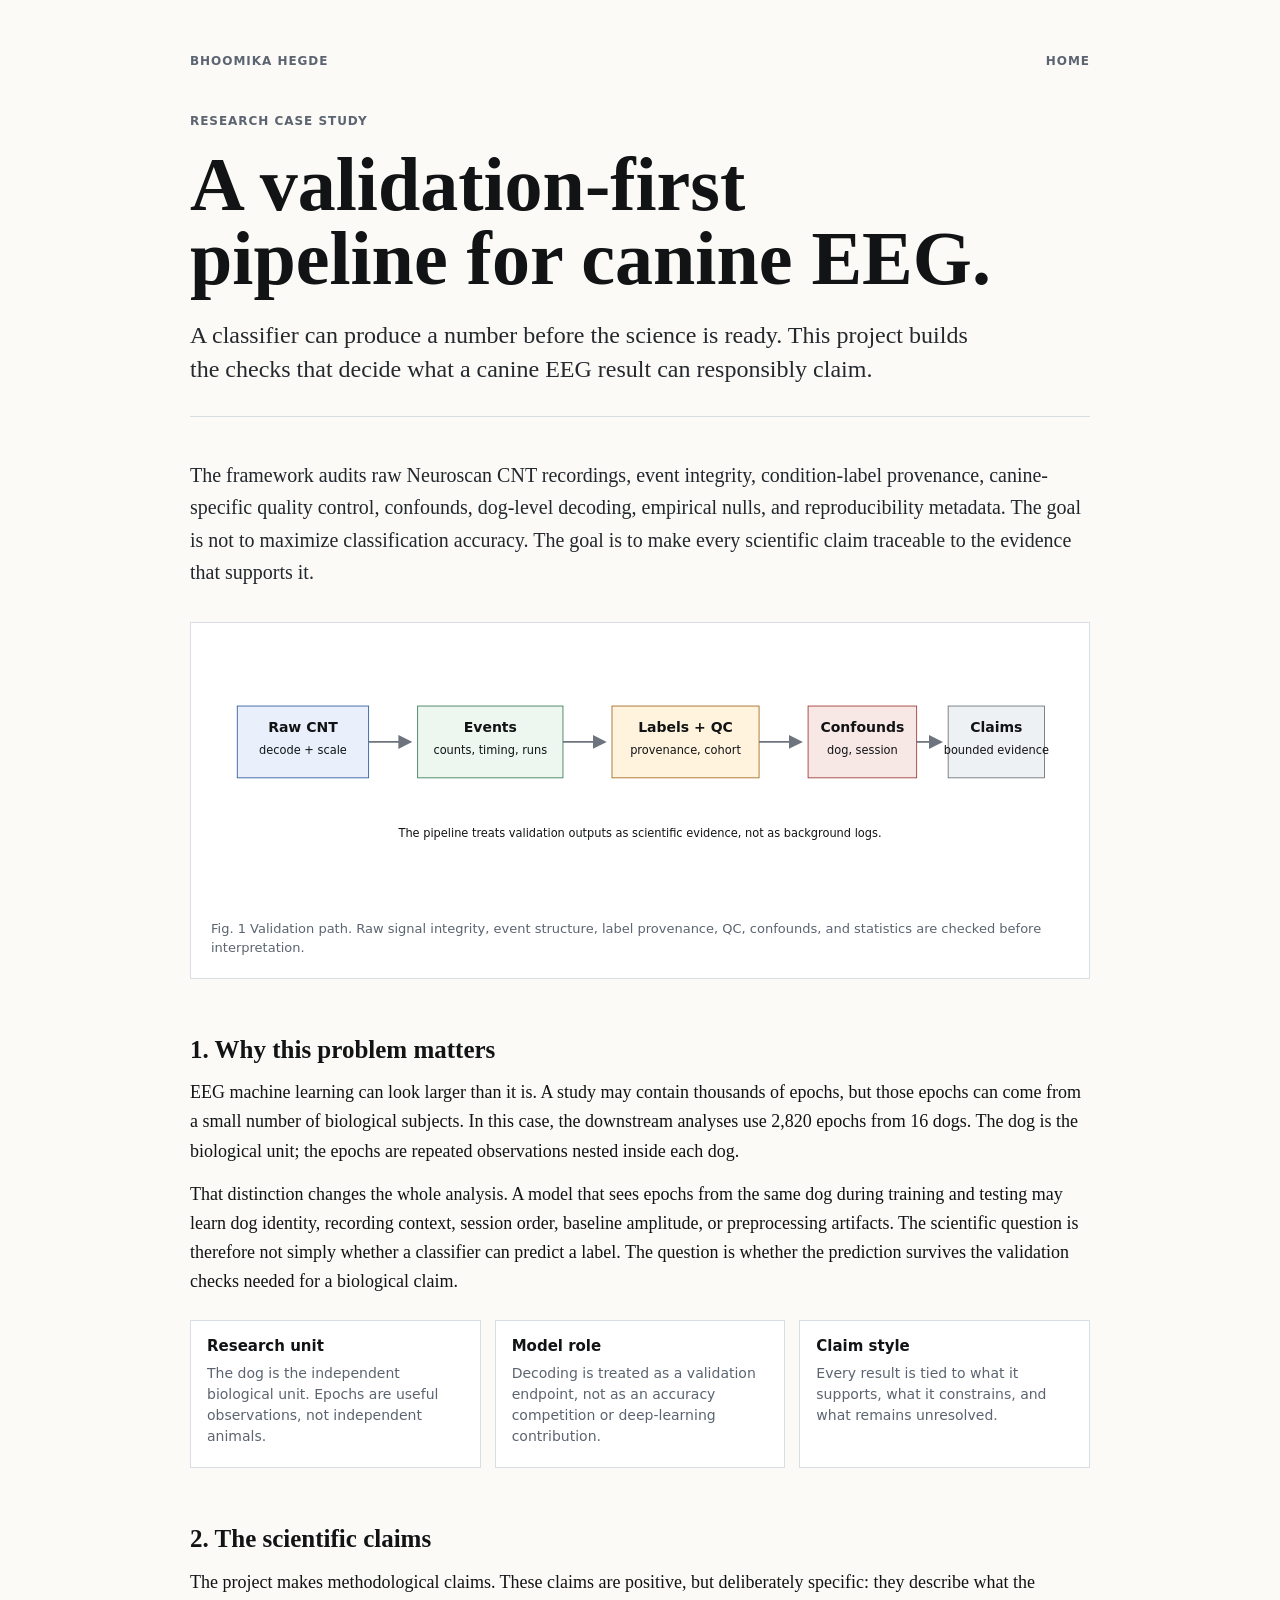
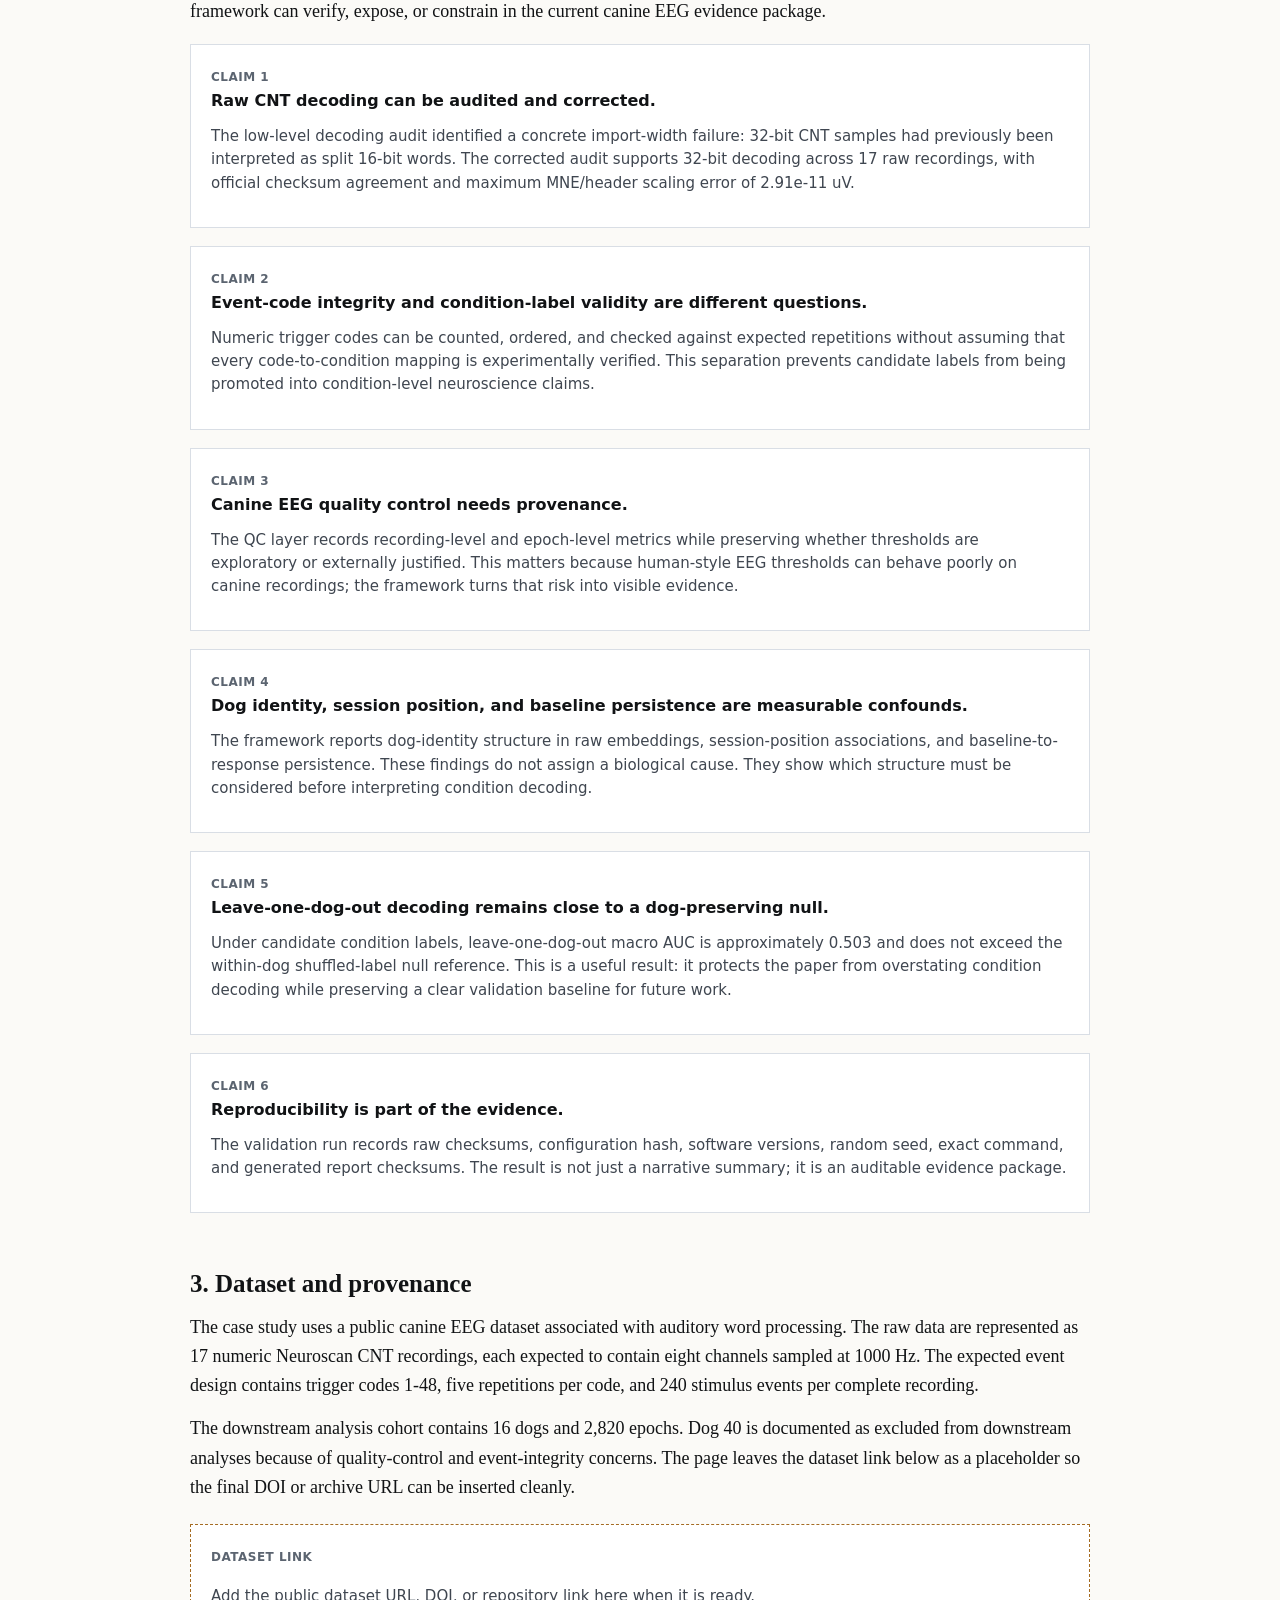
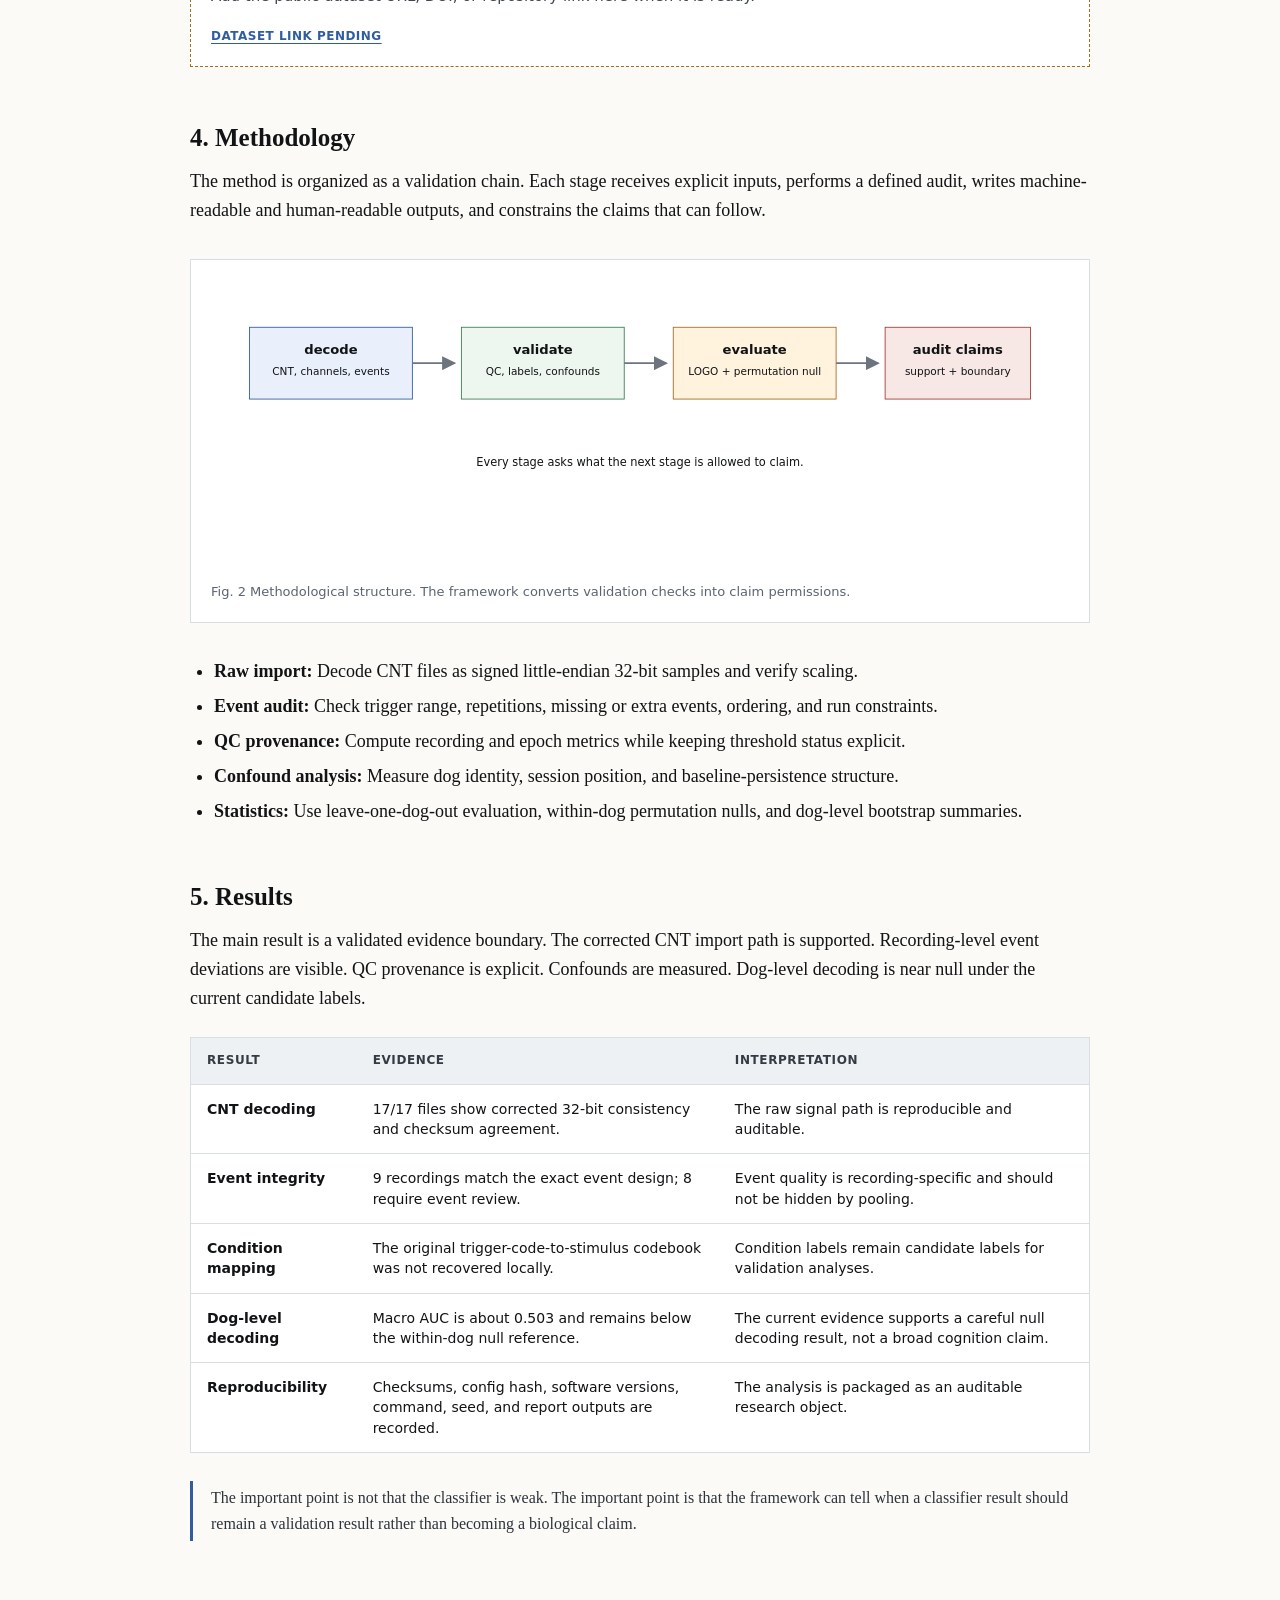
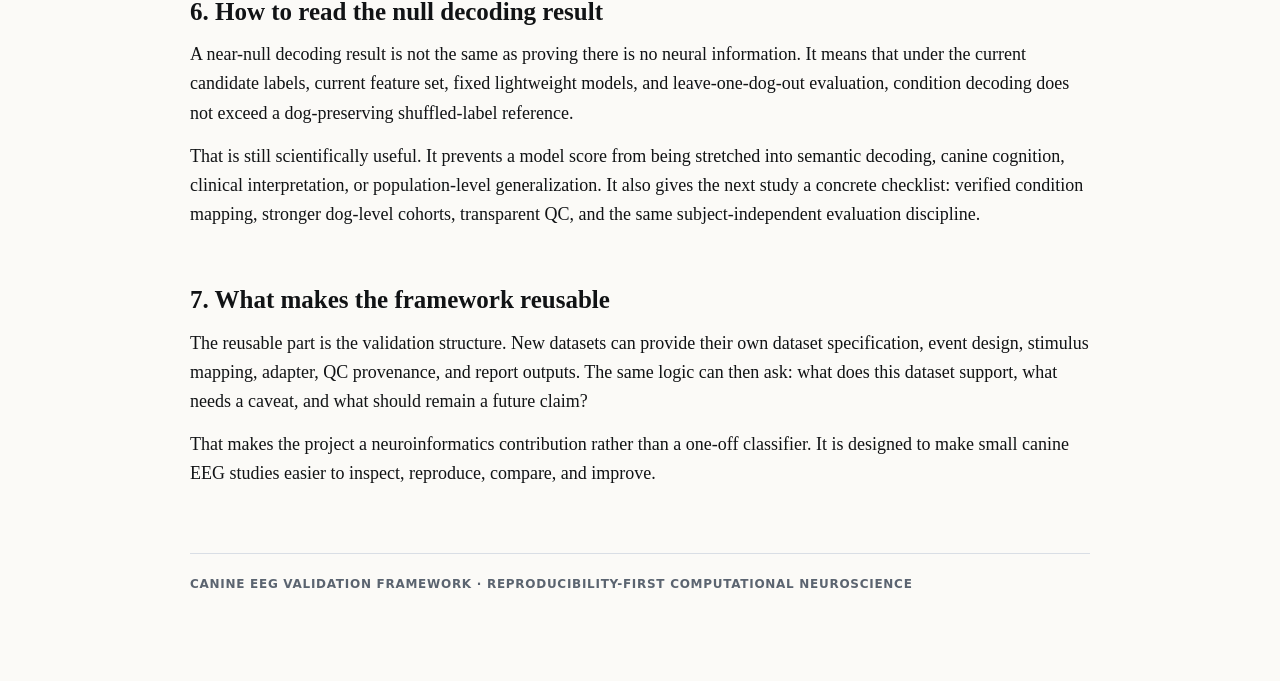
==== commit 8e49722b: "updates" ====
--- a/research.html
+++ b/research.html
@@ -1,805 +1,618 @@
-<!DOCTYPE html>
+<!doctype html>
 <html lang="en">
 <head>
-<meta charset="UTF-8" />
-<meta name="viewport" content="width=device-width, initial-scale=1.0" />
-
-<title>Canine EEG Validation Framework - Research Notes</title>
-<meta name="description" content="A readable research blog on a validation-first canine EEG framework: CNT decoding, event checks, canine-specific QC, confounds, and dog-level model evaluation." />
-<link rel="canonical" href="https://bhoomikahegde.com/research" />
-
-<meta property="og:type" content="article" />
-<meta property="og:url" content="https://bhoomikahegde.com/research" />
-<meta property="og:title" content="Canine EEG Validation Framework" />
-<meta property="og:description" content="A simple, technical research note on making canine EEG machine learning more reproducible and harder to overclaim." />
-<meta property="og:image" content="https://bhoomikahegde.com/assets/profile.jpg" />
-
-<meta name="twitter:card" content="summary_large_image" />
-<meta name="twitter:url" content="https://bhoomikahegde.com/research" />
-<meta name="twitter:title" content="Canine EEG Validation Framework" />
-<meta name="twitter:description" content="A validation-first canine EEG research note about reproducibility, confounds, and dog-level inference." />
-<meta name="twitter:image" content="https://bhoomikahegde.com/assets/profile.jpg" />
-
-<link rel="icon" type="image/svg+xml" href="favicon.svg" />
-<link rel="preconnect" href="https://fonts.googleapis.com" />
-<link rel="preconnect" href="https://fonts.gstatic.com" crossorigin />
-<link href="https://fonts.googleapis.com/css2?family=Fraunces:opsz,wght@9..144,500;9..144,650;9..144,750&amp;family=Inter:wght@400;500;600;700&amp;family=JetBrains+Mono:wght@400;600&amp;display=swap" rel="stylesheet" />
-<link rel="stylesheet" href="styles.css" />
-
-<style>
-  :root {
-    --research-page: #f5f1ea;
-    --research-paper: #fffdf8;
-    --research-ink: #1d2421;
-    --research-muted: #626c67;
-    --research-line: #d7d0c4;
-    --research-wash: #ebe2d3;
-    --research-sage: #5d7668;
-    --research-clay: #9c5d46;
-    --research-blue: #314c5d;
-    --research-mono: 'JetBrains Mono', ui-monospace, monospace;
-    --research-body: 'Inter', system-ui, sans-serif;
-    --research-display: 'Fraunces', Georgia, serif;
-  }
-
-  body.research-page {
-    --research-page: #f5f1ea;
-    --research-paper: #fffdf8;
-    --research-ink: #1d2421;
-    --research-muted: #626c67;
-    --research-line: #d7d0c4;
-    --research-wash: #ebe2d3;
-    --research-sage: #5d7668;
-    --research-clay: #9c5d46;
-    --research-blue: #314c5d;
-    margin: 0;
-    background:
-      linear-gradient(180deg, rgba(255, 253, 248, .82), rgba(245, 241, 234, .96)),
-      var(--research-page);
-    color: var(--research-ink);
-    font-family: var(--research-body);
-    line-height: 1.7;
-  }
-
-  body.research-page #cursor-dot,
-  body.research-page #cursor-ring {
-    display: none;
-  }
-
-  .research-page a { color: inherit; }
-  .research-page strong { color: #121715; }
-
-  .research-shell {
-    width: min(100% - 32px, 1060px);
-    margin: 0 auto;
-  }
-
-  .research-topbar {
-    border-top: 3px solid var(--research-ink);
-    background: rgba(245, 241, 234, .82);
-    backdrop-filter: blur(14px);
-  }
-
-  .research-nav {
-    min-height: 64px;
-    display: flex;
-    align-items: center;
-    justify-content: space-between;
-    gap: 20px;
-    padding: 0;
-    font: 600 .76rem/1 var(--research-mono);
-    letter-spacing: .09em;
-    text-transform: uppercase;
-    color: var(--research-muted);
-  }
-
-  .research-nav a { text-decoration: none; }
-  .research-nav a:hover { color: var(--research-ink); }
-
-  .research-hero {
-    display: grid;
-    grid-template-columns: minmax(0, 1.08fr) minmax(320px, .92fr);
-    gap: clamp(32px, 6vw, 72px);
-    align-items: end;
-    padding: clamp(48px, 8vw, 96px) 0 clamp(34px, 6vw, 66px);
-    border-bottom: 1px solid var(--research-line);
-  }
-
-  .eyebrow {
-    margin: 0 0 18px;
-    color: var(--research-clay);
-    font: 700 .78rem/1.4 var(--research-mono);
-    letter-spacing: .11em;
-    text-transform: uppercase;
-  }
-
-  .research-hero h1 {
-    margin: 0;
-    max-width: 11ch;
-    font-family: var(--research-display);
-    font-size: clamp(3.1rem, 8vw, 6.65rem);
-    font-weight: 750;
-    letter-spacing: 0;
-    line-height: .95;
-  }
-
-  .dek {
-    max-width: 56ch;
-    margin: 28px 0 0;
-    color: #303833;
-    font-size: clamp(1.08rem, 2vw, 1.32rem);
-    line-height: 1.55;
-  }
-
-  .hero-card {
-    border: 1px solid var(--research-line);
-    background: rgba(255, 253, 248, .92);
-    box-shadow: 0 22px 60px rgba(39, 32, 21, .08);
-    padding: clamp(20px, 3vw, 30px);
-  }
-
-  .hero-card h2,
-  .section-title,
-  .figure-title {
-    margin: 0;
-    font-family: var(--research-display);
-    letter-spacing: 0;
-    line-height: 1.15;
-  }
-
-  .hero-card h2 {
-    font-size: clamp(1.25rem, 2.4vw, 1.75rem);
-  }
-
-  .hero-card p {
-    margin: 14px 0 0;
-    color: var(--research-muted);
-  }
-
-  .meta-grid {
-    display: grid;
-    grid-template-columns: repeat(2, minmax(0, 1fr));
-    gap: 1px;
-    margin-top: 22px;
-    background: var(--research-line);
-    border: 1px solid var(--research-line);
-  }
-
-  .meta-item {
-    background: var(--research-paper);
-    padding: 14px;
-  }
-
-  .meta-item span {
-    display: block;
-    color: var(--research-muted);
-    font: 600 .68rem/1.25 var(--research-mono);
-    letter-spacing: .08em;
-    text-transform: uppercase;
-  }
-
-  .meta-item b {
-    display: block;
-    margin-top: 7px;
-    font-size: .98rem;
-    line-height: 1.35;
-  }
-
-  .article {
-    display: grid;
-    grid-template-columns: minmax(0, 1fr) 260px;
-    gap: clamp(32px, 6vw, 72px);
-    padding: clamp(38px, 7vw, 78px) 0;
-  }
-
-  .content {
-    max-width: 760px;
-  }
-
-  .content section + section {
-    margin-top: clamp(42px, 6vw, 64px);
-  }
-
-  .lead {
-    font-family: var(--research-display);
-    font-size: clamp(1.38rem, 2.7vw, 2.05rem);
-    font-weight: 500;
-    line-height: 1.3;
-    color: #222924;
-  }
-
-  .research-page p {
-    margin: 0;
-    color: #303833;
-    font-size: 1.03rem;
-  }
-
-  .research-page p + p {
-    margin-top: 1rem;
-  }
-
-  .section-title {
-    margin-bottom: 16px;
-    font-size: clamp(1.6rem, 3vw, 2.35rem);
-  }
-
-  .kicker {
-    margin-bottom: 10px;
-    color: var(--research-sage);
-    font: 700 .72rem/1.35 var(--research-mono);
-    letter-spacing: .11em;
-    text-transform: uppercase;
-  }
-
-  .pullquote {
-    margin: 30px 0;
-    padding: 24px 0 24px 26px;
-    border-left: 4px solid var(--research-sage);
-    color: #17201b;
-    font-family: var(--research-display);
-    font-size: clamp(1.32rem, 2.4vw, 1.78rem);
-    font-weight: 650;
-    line-height: 1.28;
-  }
-
-  .figure {
-    margin: 28px 0;
-    border: 1px solid var(--research-line);
-    background: var(--research-paper);
-  }
-
-  .figure-header {
-    display: flex;
-    align-items: baseline;
-    justify-content: space-between;
-    gap: 16px;
-    padding: 18px 20px;
-    border-bottom: 1px solid var(--research-line);
-  }
-
-  .figure-title {
-    font-size: 1.2rem;
-  }
-
-  .figure-label {
-    color: var(--research-muted);
-    font: 600 .68rem/1 var(--research-mono);
-    letter-spacing: .08em;
-    text-transform: uppercase;
-  }
-
-  .pipeline {
-    padding: 18px;
-  }
-
-  .pipeline svg {
-    width: 100%;
-    height: auto;
-    display: block;
-  }
-
-  .caption {
-    padding: 0 20px 18px;
-    color: var(--research-muted);
-    font-size: .92rem;
-    line-height: 1.55;
-  }
-
-  .evidence-grid {
-    display: grid;
-    grid-template-columns: repeat(3, minmax(0, 1fr));
-    gap: 14px;
-    margin-top: 22px;
-  }
-
-  .evidence-card {
-    border: 1px solid var(--research-line);
-    background: var(--research-paper);
-    padding: 18px;
-  }
-
-  .evidence-card b {
-    display: block;
-    color: var(--research-blue);
-    font: 700 1.35rem/1 var(--research-display);
-  }
-
-  .evidence-card span {
-    display: block;
-    margin-top: 9px;
-    color: var(--research-muted);
-    font-size: .92rem;
-    line-height: 1.45;
-  }
-
-  .table-wrap {
-    margin-top: 22px;
-    overflow-x: auto;
-    border: 1px solid var(--research-line);
-    background: var(--research-paper);
-  }
-
-  table {
-    width: 100%;
-    min-width: 690px;
-    border-collapse: collapse;
-    font-size: .94rem;
-    line-height: 1.45;
-  }
-
-  th,
-  td {
-    padding: 15px 16px;
-    border-bottom: 1px solid var(--research-line);
-    text-align: left;
-    vertical-align: top;
-  }
-
-  thead th {
-    background: var(--research-wash);
-    color: #37403b;
-    font: 700 .7rem/1.35 var(--research-mono);
-    letter-spacing: .08em;
-    text-transform: uppercase;
-  }
-
-  tbody tr:last-child th,
-  tbody tr:last-child td {
-    border-bottom: 0;
-  }
-
-  tbody th {
-    width: 26%;
-    color: #161c19;
-    font-weight: 700;
-  }
-
-  .tag {
-    display: inline-block;
-    padding: 3px 8px;
-    border: 1px solid currentColor;
-    border-radius: 999px;
-    font: 700 .67rem/1.25 var(--research-mono);
-    letter-spacing: .07em;
-    text-transform: uppercase;
-  }
-
-  .tag-good { color: #2f6b4f; background: #edf6ef; }
-  .tag-watch { color: #85601d; background: #fbf4df; }
-  .tag-stop { color: #9b3f3f; background: #faeeee; }
-
-  .checks {
-    display: grid;
-    gap: 12px;
-    margin: 22px 0 0;
-    padding: 0;
-    list-style: none;
-  }
-
-  .checks li {
-    display: grid;
-    grid-template-columns: 28px 1fr;
-    gap: 12px;
-    align-items: start;
-    color: #303833;
-  }
-
-  .checks li::before {
-    content: "";
-    width: 10px;
-    height: 10px;
-    margin-top: 9px;
-    border-radius: 50%;
-    background: var(--research-sage);
-    box-shadow: 0 0 0 6px rgba(93, 118, 104, .12);
-  }
-
-  .dataset-box {
-    margin-top: 24px;
-    padding: 22px;
-    border: 1px dashed var(--research-clay);
-    background: #fffaf1;
-  }
-
-  .dataset-box a {
-    display: inline-flex;
-    margin-top: 14px;
-    padding: 10px 14px;
-    border: 1px solid var(--research-ink);
-    text-decoration: none;
-    font: 700 .78rem/1 var(--research-mono);
-    letter-spacing: .07em;
-    text-transform: uppercase;
-  }
-
-  .dataset-box a:hover {
-    background: var(--research-ink);
-    color: var(--research-paper);
-  }
-
-  .aside {
-    position: sticky;
-    top: 22px;
-    align-self: start;
-  }
-
-  .aside-card {
-    border-top: 3px solid var(--research-ink);
-    border-bottom: 1px solid var(--research-line);
-    padding: 18px 0;
-  }
-
-  .aside-card + .aside-card {
-    margin-top: 24px;
-  }
-
-  .aside-card h2 {
-    margin: 0 0 12px;
-    font: 700 .74rem/1.3 var(--research-mono);
-    letter-spacing: .1em;
-    text-transform: uppercase;
-  }
-
-  .aside-card p,
-  .aside-card li {
-    color: var(--research-muted);
-    font-size: .91rem;
-    line-height: 1.55;
-  }
-
-  .aside-card ul {
-    margin: 0;
-    padding-left: 18px;
-  }
-
-  .aside-card li + li {
-    margin-top: 8px;
-  }
-
-  .research-footer {
-    border-top: 1px solid var(--research-line);
-    padding: 24px 0 36px;
-    color: var(--research-muted);
-    font: 600 .74rem/1.4 var(--research-mono);
-    letter-spacing: .06em;
-    text-transform: uppercase;
-  }
-
-  @media (max-width: 880px) {
-    .research-hero,
-    .article {
-      grid-template-columns: 1fr;
-    }
-
-    .research-hero h1 {
-      max-width: 12ch;
-    }
-
-    .aside {
-      position: static;
+  <meta charset="utf-8">
+  <meta name="viewport" content="width=device-width, initial-scale=1">
+
+  <title>Canine EEG Validation Framework - Research</title>
+  <meta name="description" content="A validation-first canine EEG research case study on CNT decoding, event integrity, QC provenance, confounds, dog-level inference, and reproducible scientific claims.">
+  <link rel="canonical" href="https://bhoomikahegde.com/research">
+
+  <meta property="og:type" content="article">
+  <meta property="og:url" content="https://bhoomikahegde.com/research">
+  <meta property="og:title" content="Canine EEG Validation Framework">
+  <meta property="og:description" content="A professional research note on making canine EEG machine-learning claims reproducible, auditable, and scientifically bounded.">
+  <meta property="og:image" content="https://bhoomikahegde.com/assets/profile.jpg">
+
+  <meta name="twitter:card" content="summary_large_image">
+  <meta name="twitter:url" content="https://bhoomikahegde.com/research">
+  <meta name="twitter:title" content="Canine EEG Validation Framework">
+  <meta name="twitter:description" content="A validation-first canine EEG research note about reproducible methodology, confounds, and dog-level inference.">
+  <meta name="twitter:image" content="https://bhoomikahegde.com/assets/profile.jpg">
+
+  <link rel="icon" type="image/svg+xml" href="favicon.svg">
+
+  <style>
+    :root {
+      --ink: #111315;
+      --muted: #5b6470;
+      --line: #d9dee5;
+      --paper: #fbfaf7;
+      --panel: #ffffff;
+      --blue: #315d9f;
+      --green: #3f7d5a;
+      --amber: #a46b22;
+      --red: #9d3d38;
+    }
+
+    * { box-sizing: border-box; }
+
+    body {
+      margin: 0;
+      background: var(--paper);
+      color: var(--ink);
+      font-family: ui-serif, Georgia, "Times New Roman", serif;
+      line-height: 1.62;
+      -webkit-font-smoothing: antialiased;
+    }
+
+    main {
+      width: min(900px, calc(100% - 32px));
+      margin: 0 auto;
+      padding: 54px 0 88px;
+    }
+
+    header {
+      border-bottom: 1px solid var(--line);
+      padding-bottom: 30px;
+      margin-bottom: 42px;
+    }
+
+    nav {
+      display: flex;
+      justify-content: space-between;
+      gap: 18px;
+      margin-bottom: 46px;
+      font: 600 12px/1.2 ui-sans-serif, system-ui, sans-serif;
+      letter-spacing: 0.08em;
+      text-transform: uppercase;
+      color: var(--muted);
+    }
+
+    a {
+      color: var(--blue);
+      text-decoration-thickness: 1px;
+      text-underline-offset: 3px;
+    }
+
+    nav a {
+      color: inherit;
+      text-decoration: none;
+    }
+
+    nav a:hover { color: var(--ink); }
+
+    .skip-link {
+      position: absolute;
+      left: -999px;
+      top: 12px;
+      padding: 8px 10px;
+      background: var(--ink);
+      color: var(--paper);
+      z-index: 10;
+    }
+
+    .skip-link:focus { left: 12px; }
+
+    .eyebrow {
+      font: 600 12px/1.2 ui-sans-serif, system-ui, sans-serif;
+      letter-spacing: 0.08em;
+      text-transform: uppercase;
+      color: var(--muted);
+      margin: 0 0 18px;
+    }
+
+    h1 {
+      font-size: clamp(38px, 7vw, 76px);
+      line-height: 0.98;
+      letter-spacing: 0;
+      margin: 0 0 22px;
+      max-width: 820px;
+      font-weight: 700;
+    }
+
+    .dek {
+      font-size: clamp(18px, 2.4vw, 24px);
+      line-height: 1.42;
+      color: #25292e;
+      max-width: 780px;
+      margin: 0;
+    }
+
+    h2 {
+      margin: 56px 0 14px;
+      font-size: 25px;
+      line-height: 1.18;
+      letter-spacing: 0;
+    }
+
+    h3 {
+      margin: 0 0 8px;
+      font: 700 16px/1.25 ui-sans-serif, system-ui, sans-serif;
+    }
+
+    p {
+      font-size: 18px;
+      margin: 14px 0;
+    }
+
+    .lead {
+      font-size: 20px;
+      color: #22272d;
+    }
+
+    .figure {
+      margin: 34px 0;
+      padding: 20px;
+      background: var(--panel);
+      border: 1px solid var(--line);
+      overflow-x: auto;
+    }
+
+    .caption {
+      font: 13px/1.45 ui-sans-serif, system-ui, sans-serif;
+      color: var(--muted);
+      margin-top: 14px;
+    }
+
+    svg {
+      width: 100%;
+      min-width: 720px;
+      height: auto;
+      display: block;
+    }
+
+    text {
+      font-family: ui-sans-serif, system-ui, sans-serif;
+      fill: var(--ink);
+    }
+
+    .note {
+      border-left: 3px solid var(--blue);
+      padding: 4px 0 4px 18px;
+      margin: 28px 0;
+      color: #2c333b;
+    }
+
+    .cols {
       display: grid;
-      grid-template-columns: repeat(2, minmax(0, 1fr));
-      gap: 22px;
-    }
-
-    .aside-card + .aside-card {
-      margin-top: 0;
-    }
-  }
-
-  @media (max-width: 640px) {
-    .research-shell {
-      width: min(100% - 24px, 1060px);
-    }
-
-    .research-nav {
-      min-height: 56px;
-      font-size: .68rem;
-    }
-
-    .research-hero h1 {
-      font-size: clamp(2.65rem, 15vw, 4rem);
-    }
-
-    .hero-card,
-    .evidence-card,
+      grid-template-columns: repeat(3, 1fr);
+      gap: 14px;
+      margin: 24px 0;
+    }
+
+    .card {
+      background: var(--panel);
+      border: 1px solid var(--line);
+      padding: 16px;
+      min-height: 148px;
+    }
+
+    .card h3 {
+      font: 700 15px/1.2 ui-sans-serif, system-ui, sans-serif;
+      margin: 0 0 8px;
+    }
+
+    .card p {
+      font: 14px/1.48 ui-sans-serif, system-ui, sans-serif;
+      color: var(--muted);
+      margin: 0;
+    }
+
+    .wide-card {
+      background: var(--panel);
+      border: 1px solid var(--line);
+      padding: 18px 20px;
+      margin: 18px 0;
+    }
+
+    .wide-card p,
+    .wide-card li {
+      font: 15px/1.55 ui-sans-serif, system-ui, sans-serif;
+      color: #3f4650;
+    }
+
+    .mini-label {
+      display: inline-block;
+      font: 700 12px/1 ui-sans-serif, system-ui, sans-serif;
+      letter-spacing: 0.04em;
+      text-transform: uppercase;
+      color: var(--muted);
+      margin-bottom: 8px;
+    }
+
+    ul {
+      margin: 14px 0 22px 24px;
+      padding: 0;
+      font-size: 18px;
+    }
+
+    li { margin: 6px 0; }
+
+    code {
+      font-family: ui-monospace, SFMono-Regular, Menlo, Consolas, monospace;
+      font-size: 0.92em;
+      background: #eef1f4;
+      padding: 0.05em 0.32em;
+    }
+
+    .table-wrap {
+      margin: 24px 0;
+      overflow-x: auto;
+      background: var(--panel);
+      border: 1px solid var(--line);
+    }
+
+    table {
+      width: 100%;
+      min-width: 760px;
+      border-collapse: collapse;
+      font: 14px/1.45 ui-sans-serif, system-ui, sans-serif;
+    }
+
+    th,
+    td {
+      padding: 14px 16px;
+      text-align: left;
+      vertical-align: top;
+      border-bottom: 1px solid var(--line);
+    }
+
+    thead th {
+      background: #eef1f4;
+      color: #343b44;
+      font-size: 12px;
+      letter-spacing: 0.05em;
+      text-transform: uppercase;
+    }
+
+    tbody tr:last-child th,
+    tbody tr:last-child td {
+      border-bottom: 0;
+    }
+
     .dataset-box {
-      padding: 16px;
-    }
-
-    .meta-grid,
-    .evidence-grid,
-    .aside {
-      grid-template-columns: 1fr;
-    }
-
-    .figure-header {
-      display: block;
-    }
-
-    .figure-label {
-      display: block;
+      background: var(--panel);
+      border: 1px dashed var(--amber);
+      padding: 18px 20px;
+      margin: 22px 0;
+    }
+
+    .dataset-box p {
+      font: 15px/1.55 ui-sans-serif, system-ui, sans-serif;
+      color: #3f4650;
+    }
+
+    .dataset-box a {
+      display: inline-block;
       margin-top: 8px;
-    }
-  }
-</style>
+      font: 700 12px/1 ui-sans-serif, system-ui, sans-serif;
+      letter-spacing: 0.04em;
+      text-transform: uppercase;
+    }
+
+    footer {
+      border-top: 1px solid var(--line);
+      margin-top: 64px;
+      padding-top: 22px;
+      font: 600 12px/1.45 ui-sans-serif, system-ui, sans-serif;
+      letter-spacing: 0.06em;
+      text-transform: uppercase;
+      color: var(--muted);
+    }
+
+    @media (max-width: 720px) {
+      main { padding-top: 34px; }
+      nav { margin-bottom: 34px; }
+      .cols { grid-template-columns: 1fr; }
+      .figure { padding: 14px; }
+    }
+  </style>
 </head>
 
-<body class="research-page">
-<a class="skip-link" href="#main">Skip to content</a>
-
-<header class="research-topbar" role="banner">
-  <nav class="research-shell research-nav" aria-label="Research navigation">
+<body>
+<a class="skip-link" href="#content">Skip to content</a>
+
+<main id="content">
+  <nav aria-label="Page navigation">
     <a href="/">Bhoomika Hegde</a>
     <a href="/">Home</a>
   </nav>
-</header>
-
-<main id="main">
-  <header class="research-shell research-hero">
-    <div>
-      <p class="eyebrow">Research blog / Computational neuroscience methods</p>
-      <h1>Canine EEG, checked before it is claimed.</h1>
-      <p class="dek">
-        This project asks a practical question: before a model result is turned into a neuroscience story, can we prove the data, labels, quality checks, and validation design are strong enough to carry that story?
-      </p>
+
+  <header>
+    <div class="eyebrow">Research case study</div>
+    <h1>A validation-first pipeline for canine EEG.</h1>
+    <p class="dek">
+      A classifier can produce a number before the science is ready. This project builds the checks
+      that decide what a canine EEG result can responsibly claim.
+    </p>
+  </header>
+
+  <p class="lead">
+    The framework audits raw Neuroscan CNT recordings, event integrity, condition-label provenance,
+    canine-specific quality control, confounds, dog-level decoding, empirical nulls, and reproducibility
+    metadata. The goal is not to maximize classification accuracy. The goal is to make every scientific
+    claim traceable to the evidence that supports it.
+  </p>
+
+  <div class="figure">
+    <svg viewBox="0 0 980 300" role="img" aria-label="Canine EEG validation pipeline">
+      <defs>
+        <marker id="arrowMain" markerWidth="8" markerHeight="8" refX="7" refY="4" orient="auto">
+          <path d="M0,0 L8,4 L0,8 Z" fill="#6d747d"></path>
+        </marker>
+      </defs>
+      <rect x="30" y="72" width="150" height="82" fill="#e9f0fb" stroke="#315d9f"></rect>
+      <rect x="236" y="72" width="166" height="82" fill="#edf6ef" stroke="#3f7d5a"></rect>
+      <rect x="458" y="72" width="168" height="82" fill="#fff3de" stroke="#a46b22"></rect>
+      <rect x="682" y="72" width="124" height="82" fill="#f7e8e6" stroke="#9d3d38"></rect>
+      <rect x="842" y="72" width="110" height="82" fill="#eef1f4" stroke="#6d747d"></rect>
+      <text x="105" y="102" text-anchor="middle" font-size="16" font-weight="700">Raw CNT</text>
+      <text x="105" y="127" text-anchor="middle" font-size="13">decode + scale</text>
+      <text x="319" y="102" text-anchor="middle" font-size="16" font-weight="700">Events</text>
+      <text x="319" y="127" text-anchor="middle" font-size="13">counts, timing, runs</text>
+      <text x="542" y="102" text-anchor="middle" font-size="16" font-weight="700">Labels + QC</text>
+      <text x="542" y="127" text-anchor="middle" font-size="13">provenance, cohort</text>
+      <text x="744" y="102" text-anchor="middle" font-size="16" font-weight="700">Confounds</text>
+      <text x="744" y="127" text-anchor="middle" font-size="13">dog, session</text>
+      <text x="897" y="102" text-anchor="middle" font-size="16" font-weight="700">Claims</text>
+      <text x="897" y="127" text-anchor="middle" font-size="13">bounded evidence</text>
+      <line x1="180" y1="113" x2="228" y2="113" stroke="#6d747d" stroke-width="2" marker-end="url(#arrowMain)"></line>
+      <line x1="402" y1="113" x2="450" y2="113" stroke="#6d747d" stroke-width="2" marker-end="url(#arrowMain)"></line>
+      <line x1="626" y1="113" x2="674" y2="113" stroke="#6d747d" stroke-width="2" marker-end="url(#arrowMain)"></line>
+      <line x1="806" y1="113" x2="834" y2="113" stroke="#6d747d" stroke-width="2" marker-end="url(#arrowMain)"></line>
+      <text x="490" y="222" text-anchor="middle" font-size="13" fill="#5b6470">
+        The pipeline treats validation outputs as scientific evidence, not as background logs.
+      </text>
+    </svg>
+    <div class="caption">
+      Fig. 1 Validation path. Raw signal integrity, event structure, label provenance, QC, confounds,
+      and statistics are checked before interpretation.
     </div>
-
-    <aside class="hero-card" aria-label="Project summary">
-      <h2>A validation-first framework for canine EEG</h2>
-      <p>
-        The work does not chase the highest classifier score. It builds a careful path from raw Neuroscan CNT files to dog-level statistical evidence, so the final claim is honest, reproducible, and useful.
-      </p>
-      <div class="meta-grid">
-        <div class="meta-item"><span>Raw files</span><b>17 CNT recordings</b></div>
-        <div class="meta-item"><span>Inference unit</span><b>Dog, not epoch</b></div>
-        <div class="meta-item"><span>Downstream cohort</span><b>16 dogs / 2,820 epochs</b></div>
-        <div class="meta-item"><span>Current state</span><b>Auditable, not claim-ready</b></div>
-      </div>
-    </aside>
-  </header>
-
-  <div class="research-shell article">
-    <article class="content">
-      <section>
-        <p class="lead">
-          The most interesting result here is not that the classifier wins. It is that the framework knows when the classifier has not earned a biological interpretation yet.
-        </p>
-        <p>
-          That may sound modest, but in EEG it matters. A dataset can contain thousands of epochs while still having only a small number of independent biological subjects. If a model learns dog identity, recording drift, baseline amplitude, or an uncertain label map, the score can look meaningful while the science remains fragile.
-        </p>
-        <p>
-          This project turns those weak points into explicit checks. The positive story is a stronger research habit: validate the pipeline first, then decide what claims the evidence is allowed to support.
-        </p>
-
-        <figure class="figure" aria-label="Validation pipeline diagram">
-          <div class="figure-header">
-            <h2 class="figure-title">How the framework thinks</h2>
-            <span class="figure-label">Claim-control pipeline</span>
-          </div>
-          <div class="pipeline">
-            <svg viewBox="0 0 900 280" role="img" aria-labelledby="pipeline-title pipeline-desc">
-              <title id="pipeline-title">Canine EEG validation pipeline</title>
-              <desc id="pipeline-desc">A flow from raw CNT recordings through decoder validation, event checks, condition mapping, quality control, confound analysis, dog-level testing, and bounded claims.</desc>
-              <defs>
-                <marker id="arrow" markerWidth="10" markerHeight="10" refX="8" refY="3" orient="auto" markerUnits="strokeWidth">
-                  <path d="M0,0 L0,6 L9,3 z" fill="#5d7668"></path>
-                </marker>
-              </defs>
-              <rect x="24" y="40" width="170" height="70" rx="4" fill="#ebe2d3" stroke="#d7d0c4"></rect>
-              <text x="109" y="70" text-anchor="middle" font-family="Inter, sans-serif" font-size="17" font-weight="700" fill="#1d2421">Raw CNT files</text>
-              <text x="109" y="93" text-anchor="middle" font-family="JetBrains Mono, monospace" font-size="12" fill="#626c67">17 recordings</text>
-
-              <rect x="256" y="40" width="170" height="70" rx="4" fill="#fffdf8" stroke="#d7d0c4"></rect>
-              <text x="341" y="70" text-anchor="middle" font-family="Inter, sans-serif" font-size="17" font-weight="700" fill="#1d2421">Decode safely</text>
-              <text x="341" y="93" text-anchor="middle" font-family="JetBrains Mono, monospace" font-size="12" fill="#626c67">int32 + scaling audit</text>
-
-              <rect x="488" y="40" width="170" height="70" rx="4" fill="#fffdf8" stroke="#d7d0c4"></rect>
-              <text x="573" y="70" text-anchor="middle" font-family="Inter, sans-serif" font-size="17" font-weight="700" fill="#1d2421">Check events</text>
-              <text x="573" y="93" text-anchor="middle" font-family="JetBrains Mono, monospace" font-size="12" fill="#626c67">counts, triggers, runs</text>
-
-              <rect x="720" y="40" width="156" height="70" rx="4" fill="#fff8e8" stroke="#d7d0c4"></rect>
-              <text x="798" y="70" text-anchor="middle" font-family="Inter, sans-serif" font-size="17" font-weight="700" fill="#1d2421">Label status</text>
-              <text x="798" y="93" text-anchor="middle" font-family="JetBrains Mono, monospace" font-size="12" fill="#85601d">candidate mapping</text>
-
-              <rect x="140" y="172" width="170" height="70" rx="4" fill="#fffdf8" stroke="#d7d0c4"></rect>
-              <text x="225" y="202" text-anchor="middle" font-family="Inter, sans-serif" font-size="17" font-weight="700" fill="#1d2421">Canine QC</text>
-              <text x="225" y="225" text-anchor="middle" font-family="JetBrains Mono, monospace" font-size="12" fill="#626c67">threshold provenance</text>
-
-              <rect x="372" y="172" width="170" height="70" rx="4" fill="#fffdf8" stroke="#d7d0c4"></rect>
-              <text x="457" y="202" text-anchor="middle" font-family="Inter, sans-serif" font-size="17" font-weight="700" fill="#1d2421">Confounds</text>
-              <text x="457" y="225" text-anchor="middle" font-family="JetBrains Mono, monospace" font-size="12" fill="#626c67">dog, session, baseline</text>
-
-              <rect x="604" y="172" width="170" height="70" rx="4" fill="#eef6f0" stroke="#d7d0c4"></rect>
-              <text x="689" y="202" text-anchor="middle" font-family="Inter, sans-serif" font-size="17" font-weight="700" fill="#1d2421">Dog-level test</text>
-              <text x="689" y="225" text-anchor="middle" font-family="JetBrains Mono, monospace" font-size="12" fill="#2f6b4f">LOGO + nulls</text>
-
-              <line x1="194" y1="75" x2="246" y2="75" stroke="#5d7668" stroke-width="2" marker-end="url(#arrow)"></line>
-              <line x1="426" y1="75" x2="478" y2="75" stroke="#5d7668" stroke-width="2" marker-end="url(#arrow)"></line>
-              <line x1="658" y1="75" x2="710" y2="75" stroke="#5d7668" stroke-width="2" marker-end="url(#arrow)"></line>
-              <path d="M798 110 C798 148, 225 132, 225 162" fill="none" stroke="#5d7668" stroke-width="2" marker-end="url(#arrow)"></path>
-              <line x1="310" y1="207" x2="362" y2="207" stroke="#5d7668" stroke-width="2" marker-end="url(#arrow)"></line>
-              <line x1="542" y1="207" x2="594" y2="207" stroke="#5d7668" stroke-width="2" marker-end="url(#arrow)"></line>
-            </svg>
-          </div>
-          <figcaption class="caption">
-            Each box asks whether the next interpretation is allowed. A warning does not mean the work failed; it means the paper should carry the limitation instead of hiding it.
-          </figcaption>
-        </figure>
-      </section>
-
-      <section>
-        <p class="kicker">The short version</p>
-        <h2 class="section-title">What this work found</h2>
-        <p>
-          The raw EEG import path can be validated. Event integrity can be audited. Human EEG quality-control assumptions can be exposed before they quietly reject every canine recording. Dog identity, session position, and baseline persistence can be measured as possible shortcuts. And condition decoding, when evaluated by leaving out entire dogs, stays near the within-dog shuffled-label null.
-        </p>
-        <p>
-          The conclusion is intentionally bounded: the current evidence package is auditable, but not ready for stronger condition-level neuroscience claims. That is still a useful result. It tells the next dataset, next adapter, and next experiment exactly what must be made clearer.
-        </p>
-
-        <div class="evidence-grid" aria-label="Key numbers">
-          <div class="evidence-card">
-            <b>17/17</b>
-            <span>raw files matched the corrected CNT decoding audit and checksum expectations.</span>
-          </div>
-          <div class="evidence-card">
-            <b>16</b>
-            <span>dogs form the downstream biological inference unit; epochs are nested observations.</span>
-          </div>
-          <div class="evidence-card">
-            <b>0.503</b>
-            <span>leave-one-dog-out macro AUC under candidate condition labels, close to null.</span>
-          </div>
-        </div>
-      </section>
-
-      <section>
-        <p class="kicker">Why it matters</p>
-        <h2 class="section-title">A classifier score is not automatically a scientific claim</h2>
-        <p>
-          EEG data are rich, but they are also easy to fool. Many trials from the same animal are not the same as many animals. If train and test folds share the same dog, a model may learn the dog rather than the experimental condition.
-        </p>
-        <p>
-          That is why this framework uses the dog as the unit of inference. The model is asked a harder and more honest question: can the pattern generalize to an unseen dog?
-        </p>
-        <blockquote class="pullquote">
-          The goal is not to make the model look impressive. The goal is to make the evidence difficult to misunderstand.
-        </blockquote>
-        <p>
-          This is the part I like most about the project. It treats "almost, but not yet" as a publishable kind of knowledge. In computational neuroscience, knowing where a claim stops is part of doing the science properly.
-        </p>
-      </section>
-
-      <section>
-        <p class="kicker">Evidence ledger</p>
-        <h2 class="section-title">The main checks, in plain language</h2>
-        <div class="table-wrap" role="region" aria-label="Validation evidence table" tabindex="0">
-          <table>
-            <thead>
-              <tr>
-                <th scope="col">Layer</th>
-                <th scope="col">What was checked</th>
-                <th scope="col">What it means</th>
-                <th scope="col">Status</th>
-              </tr>
-            </thead>
-            <tbody>
-              <tr>
-                <th scope="row">Raw decoding</th>
-                <td>32-bit CNT sample structure, checksums, header scaling, and MNE/header agreement.</td>
-                <td>The corrected import path is supported before downstream analysis begins.</td>
-                <td><span class="tag tag-good">Supported</span></td>
-              </tr>
-              <tr>
-                <th scope="row">Events</th>
-                <td>Expected trigger codes, event counts, repetitions, and run-integrity deviations.</td>
-                <td>Recording-level issues become visible instead of being hidden inside pooled epochs.</td>
-                <td><span class="tag tag-watch">Caution</span></td>
-              </tr>
-              <tr>
-                <th scope="row">Labels</th>
-                <td>Trigger-code-to-condition provenance and missing original codebook, task script, and trial logs.</td>
-                <td>Candidate condition labels can be used for pipeline checks, but not treated as verified neuroscience truth.</td>
-                <td><span class="tag tag-stop">Blocked</span></td>
-              </tr>
-              <tr>
-                <th scope="row">Quality control</th>
-                <td>Canine EEG amplitudes, event integrity, bad-channel logic, and threshold provenance.</td>
-                <td>The framework avoids silently applying human EEG thresholds as if they were universal canine standards.</td>
-                <td><span class="tag tag-watch">Needs caveat</span></td>
-              </tr>
-              <tr>
-                <th scope="row">Confounds</th>
-                <td>Dog identity, session position, and baseline-to-post-stimulus persistence.</td>
-                <td>The model is protected from shortcuts that can look like condition decoding.</td>
-                <td><span class="tag tag-watch">Measured</span></td>
-              </tr>
-              <tr>
-                <th scope="row">Generalization</th>
-                <td>Leave-one-dog-out evaluation with within-dog shuffled-label nulls.</td>
-                <td>Current condition decoding stays near null, so broad biological interpretation is not justified yet.</td>
-                <td><span class="tag tag-good">Useful boundary</span></td>
-              </tr>
-            </tbody>
-          </table>
-        </div>
-      </section>
-
-      <section>
-        <p class="kicker">What is interesting</p>
-        <h2 class="section-title">The positive result is a cleaner research standard</h2>
-        <ul class="checks">
-          <li><span><strong>Raw data validation becomes part of the method.</strong> The framework documents why the corrected CNT import path is used, instead of assuming the first loader was trustworthy.</span></li>
-          <li><span><strong>Warnings are preserved.</strong> PASS, WARN, and FAIL states remain visible, which is exactly what a reviewer needs when the dataset is small and heterogeneous.</span></li>
-          <li><span><strong>Dog-level inference is enforced.</strong> The project keeps the biological unit honest: 2,820 epochs do not become 2,820 independent dogs.</span></li>
-          <li><span><strong>Confounds are treated as scientific evidence.</strong> Dog identity, session drift, and baseline persistence are not annoyances; they are part of understanding the dataset.</span></li>
-          <li><span><strong>Reproducibility becomes evidence.</strong> Checksums, configuration, software versions, random seed, report outputs, and clean-release status become part of what the paper can claim.</span></li>
-          <li><span><strong>The result is reusable.</strong> The long-term shape is a dataset-adapter framework, where each new canine EEG dataset brings its own specification, event design, and mapping provenance.</span></li>
-        </ul>
-      </section>
-
-      <section>
-        <p class="kicker">Dataset</p>
-        <h2 class="section-title">Dataset link placeholder</h2>
-        <p>
-          The page is intentionally leaving room for the public dataset link here. The manuscript notes that the original Magyari data and stimulus material are available through the figshare DOIs cited in the original article; once the exact URL or DOI is ready for this site, this block can point readers directly to the raw materials and reproducibility notes.
-        </p>
-        <div class="dataset-box">
-          <strong>Dataset link to add:</strong>
-          <p>Add the public dataset URL, DOI, or repository link here when it is ready.</p>
-          <a href="#" aria-label="Dataset link placeholder">Dataset link pending</a>
-          <!-- Replace href="#" above with the final dataset URL. -->
-        </div>
-      </section>
-
-      <section>
-        <p class="kicker">Final take</p>
-        <h2 class="section-title">A careful no is still progress</h2>
-        <p>
-          This project does not say canine EEG has no useful signal. It says the current evidence, under the current candidate labels and dog-level validation, should not be stretched into a stronger claim than it can support.
-        </p>
-        <p>
-          That is a good outcome for a methods paper. It gives future work a better checklist: recover or verify the condition codebook, keep dogs separated during evaluation, report QC provenance, preserve warnings, and make reproducibility metadata part of the result.
-        </p>
-      </section>
-    </article>
-
-    <aside class="aside" aria-label="Research context">
-      <section class="aside-card">
-        <h2>Safe Claim</h2>
-        <p>
-          A reproducible framework can audit canine EEG decoding, event validity, QC provenance, confounds, and dog-level statistical evidence before biological claims are made.
-        </p>
-      </section>
-
-      <section class="aside-card">
-        <h2>Not Claimed</h2>
-        <ul>
-          <li>No state-of-the-art decoding claim.</li>
-          <li>No clinical diagnosis claim.</li>
-          <li>No generalized canine cognition claim.</li>
-          <li>No olfactory or cancer-detection claim.</li>
-          <li>No universal canine EEG QC standard.</li>
-          <li>No proof that canine EEG lacks condition information.</li>
-        </ul>
-      </section>
-
-      <section class="aside-card">
-        <h2>Best Next Steps</h2>
-        <ul>
-          <li>Recover the original stimulus codebook or trial log.</li>
-          <li>Resolve event and QC findings before stronger claims.</li>
-          <li>Regenerate final reports from a clean release.</li>
-          <li>Add a second real dataset adapter.</li>
-        </ul>
-      </section>
-    </aside>
-  </div>
+  </div>
+
+  <h2>1. Why this problem matters</h2>
+  <p>
+    EEG machine learning can look larger than it is. A study may contain thousands of epochs, but
+    those epochs can come from a small number of biological subjects. In this case, the downstream
+    analyses use 2,820 epochs from 16 dogs. The dog is the biological unit; the epochs are repeated
+    observations nested inside each dog.
+  </p>
+  <p>
+    That distinction changes the whole analysis. A model that sees epochs from the same dog during
+    training and testing may learn dog identity, recording context, session order, baseline amplitude,
+    or preprocessing artifacts. The scientific question is therefore not simply whether a classifier
+    can predict a label. The question is whether the prediction survives the validation checks needed
+    for a biological claim.
+  </p>
+
+  <div class="cols">
+    <div class="card">
+      <h3>Research unit</h3>
+      <p>The dog is the independent biological unit. Epochs are useful observations, not independent animals.</p>
+    </div>
+    <div class="card">
+      <h3>Model role</h3>
+      <p>Decoding is treated as a validation endpoint, not as an accuracy competition or deep-learning contribution.</p>
+    </div>
+    <div class="card">
+      <h3>Claim style</h3>
+      <p>Every result is tied to what it supports, what it constrains, and what remains unresolved.</p>
+    </div>
+  </div>
+
+  <h2>2. The scientific claims</h2>
+  <p>
+    The project makes methodological claims. These claims are positive, but deliberately specific:
+    they describe what the framework can verify, expose, or constrain in the current canine EEG
+    evidence package.
+  </p>
+
+  <div class="wide-card">
+    <span class="mini-label">Claim 1</span>
+    <h3>Raw CNT decoding can be audited and corrected.</h3>
+    <p>
+      The low-level decoding audit identified a concrete import-width failure: 32-bit CNT samples had
+      previously been interpreted as split 16-bit words. The corrected audit supports 32-bit decoding
+      across 17 raw recordings, with official checksum agreement and maximum MNE/header scaling error
+      of 2.91e-11 uV.
+    </p>
+  </div>
+
+  <div class="wide-card">
+    <span class="mini-label">Claim 2</span>
+    <h3>Event-code integrity and condition-label validity are different questions.</h3>
+    <p>
+      Numeric trigger codes can be counted, ordered, and checked against expected repetitions without
+      assuming that every code-to-condition mapping is experimentally verified. This separation prevents
+      candidate labels from being promoted into condition-level neuroscience claims.
+    </p>
+  </div>
+
+  <div class="wide-card">
+    <span class="mini-label">Claim 3</span>
+    <h3>Canine EEG quality control needs provenance.</h3>
+    <p>
+      The QC layer records recording-level and epoch-level metrics while preserving whether thresholds
+      are exploratory or externally justified. This matters because human-style EEG thresholds can behave
+      poorly on canine recordings; the framework turns that risk into visible evidence.
+    </p>
+  </div>
+
+  <div class="wide-card">
+    <span class="mini-label">Claim 4</span>
+    <h3>Dog identity, session position, and baseline persistence are measurable confounds.</h3>
+    <p>
+      The framework reports dog-identity structure in raw embeddings, session-position associations, and
+      baseline-to-response persistence. These findings do not assign a biological cause. They show which
+      structure must be considered before interpreting condition decoding.
+    </p>
+  </div>
+
+  <div class="wide-card">
+    <span class="mini-label">Claim 5</span>
+    <h3>Leave-one-dog-out decoding remains close to a dog-preserving null.</h3>
+    <p>
+      Under candidate condition labels, leave-one-dog-out macro AUC is approximately 0.503 and does not
+      exceed the within-dog shuffled-label null reference. This is a useful result: it protects the paper
+      from overstating condition decoding while preserving a clear validation baseline for future work.
+    </p>
+  </div>
+
+  <div class="wide-card">
+    <span class="mini-label">Claim 6</span>
+    <h3>Reproducibility is part of the evidence.</h3>
+    <p>
+      The validation run records raw checksums, configuration hash, software versions, random seed, exact
+      command, and generated report checksums. The result is not just a narrative summary; it is an
+      auditable evidence package.
+    </p>
+  </div>
+
+  <h2>3. Dataset and provenance</h2>
+  <p>
+    The case study uses a public canine EEG dataset associated with auditory word processing. The raw
+    data are represented as 17 numeric Neuroscan CNT recordings, each expected to contain eight channels
+    sampled at 1000 Hz. The expected event design contains trigger codes 1-48, five repetitions per code,
+    and 240 stimulus events per complete recording.
+  </p>
+  <p>
+    The downstream analysis cohort contains 16 dogs and 2,820 epochs. Dog 40 is documented as excluded
+    from downstream analyses because of quality-control and event-integrity concerns. The page leaves
+    the dataset link below as a placeholder so the final DOI or archive URL can be inserted cleanly.
+  </p>
+
+  <div class="dataset-box">
+    <span class="mini-label">Dataset link</span>
+    <p>Add the public dataset URL, DOI, or repository link here when it is ready.</p>
+    <a href="#" aria-label="Dataset link placeholder">Dataset link pending</a>
+    <!-- Replace href="#" above with the final dataset URL. -->
+  </div>
+
+  <h2>4. Methodology</h2>
+  <p>
+    The method is organized as a validation chain. Each stage receives explicit inputs, performs a
+    defined audit, writes machine-readable and human-readable outputs, and constrains the claims that
+    can follow.
+  </p>
+
+  <div class="figure">
+    <svg viewBox="0 0 980 330" role="img" aria-label="Methodology modules">
+      <defs>
+        <marker id="arrowMethod" markerWidth="8" markerHeight="8" refX="7" refY="4" orient="auto">
+          <path d="M0,0 L8,4 L0,8 Z" fill="#6d747d"></path>
+        </marker>
+      </defs>
+      <rect x="44" y="54" width="186" height="82" fill="#e9f0fb" stroke="#315d9f"></rect>
+      <rect x="286" y="54" width="186" height="82" fill="#edf6ef" stroke="#3f7d5a"></rect>
+      <rect x="528" y="54" width="186" height="82" fill="#fff3de" stroke="#a46b22"></rect>
+      <rect x="770" y="54" width="166" height="82" fill="#f7e8e6" stroke="#9d3d38"></rect>
+      <text x="137" y="84" text-anchor="middle" font-size="15" font-weight="700">decode</text>
+      <text x="137" y="108" text-anchor="middle" font-size="12">CNT, channels, events</text>
+      <text x="379" y="84" text-anchor="middle" font-size="15" font-weight="700">validate</text>
+      <text x="379" y="108" text-anchor="middle" font-size="12">QC, labels, confounds</text>
+      <text x="621" y="84" text-anchor="middle" font-size="15" font-weight="700">evaluate</text>
+      <text x="621" y="108" text-anchor="middle" font-size="12">LOGO + permutation null</text>
+      <text x="853" y="84" text-anchor="middle" font-size="15" font-weight="700">audit claims</text>
+      <text x="853" y="108" text-anchor="middle" font-size="12">support + boundary</text>
+      <line x1="230" y1="95" x2="278" y2="95" stroke="#6d747d" stroke-width="2" marker-end="url(#arrowMethod)"></line>
+      <line x1="472" y1="95" x2="520" y2="95" stroke="#6d747d" stroke-width="2" marker-end="url(#arrowMethod)"></line>
+      <line x1="714" y1="95" x2="762" y2="95" stroke="#6d747d" stroke-width="2" marker-end="url(#arrowMethod)"></line>
+      <text x="490" y="212" text-anchor="middle" font-size="13" fill="#5b6470">
+        Every stage asks what the next stage is allowed to claim.
+      </text>
+    </svg>
+    <div class="caption">
+      Fig. 2 Methodological structure. The framework converts validation checks into claim permissions.
+    </div>
+  </div>
+
+  <ul>
+    <li><strong>Raw import:</strong> Decode CNT files as signed little-endian 32-bit samples and verify scaling.</li>
+    <li><strong>Event audit:</strong> Check trigger range, repetitions, missing or extra events, ordering, and run constraints.</li>
+    <li><strong>QC provenance:</strong> Compute recording and epoch metrics while keeping threshold status explicit.</li>
+    <li><strong>Confound analysis:</strong> Measure dog identity, session position, and baseline-persistence structure.</li>
+    <li><strong>Statistics:</strong> Use leave-one-dog-out evaluation, within-dog permutation nulls, and dog-level bootstrap summaries.</li>
+  </ul>
+
+  <h2>5. Results</h2>
+  <p>
+    The main result is a validated evidence boundary. The corrected CNT import path is supported.
+    Recording-level event deviations are visible. QC provenance is explicit. Confounds are measured.
+    Dog-level decoding is near null under the current candidate labels.
+  </p>
+
+  <div class="table-wrap" role="region" aria-label="Summary of results" tabindex="0">
+    <table>
+      <thead>
+        <tr>
+          <th scope="col">Result</th>
+          <th scope="col">Evidence</th>
+          <th scope="col">Interpretation</th>
+        </tr>
+      </thead>
+      <tbody>
+        <tr>
+          <th scope="row">CNT decoding</th>
+          <td>17/17 files show corrected 32-bit consistency and checksum agreement.</td>
+          <td>The raw signal path is reproducible and auditable.</td>
+        </tr>
+        <tr>
+          <th scope="row">Event integrity</th>
+          <td>9 recordings match the exact event design; 8 require event review.</td>
+          <td>Event quality is recording-specific and should not be hidden by pooling.</td>
+        </tr>
+        <tr>
+          <th scope="row">Condition mapping</th>
+          <td>The original trigger-code-to-stimulus codebook was not recovered locally.</td>
+          <td>Condition labels remain candidate labels for validation analyses.</td>
+        </tr>
+        <tr>
+          <th scope="row">Dog-level decoding</th>
+          <td>Macro AUC is about 0.503 and remains below the within-dog null reference.</td>
+          <td>The current evidence supports a careful null decoding result, not a broad cognition claim.</td>
+        </tr>
+        <tr>
+          <th scope="row">Reproducibility</th>
+          <td>Checksums, config hash, software versions, command, seed, and report outputs are recorded.</td>
+          <td>The analysis is packaged as an auditable research object.</td>
+        </tr>
+      </tbody>
+    </table>
+  </div>
+
+  <div class="note">
+    The important point is not that the classifier is weak. The important point is that the framework
+    can tell when a classifier result should remain a validation result rather than becoming a biological claim.
+  </div>
+
+  <h2>6. How to read the null decoding result</h2>
+  <p>
+    A near-null decoding result is not the same as proving there is no neural information. It means that
+    under the current candidate labels, current feature set, fixed lightweight models, and leave-one-dog-out
+    evaluation, condition decoding does not exceed a dog-preserving shuffled-label reference.
+  </p>
+  <p>
+    That is still scientifically useful. It prevents a model score from being stretched into semantic decoding,
+    canine cognition, clinical interpretation, or population-level generalization. It also gives the next study
+    a concrete checklist: verified condition mapping, stronger dog-level cohorts, transparent QC, and the same
+    subject-independent evaluation discipline.
+  </p>
+
+  <h2>7. What makes the framework reusable</h2>
+  <p>
+    The reusable part is the validation structure. New datasets can provide their own dataset specification,
+    event design, stimulus mapping, adapter, QC provenance, and report outputs. The same logic can then ask:
+    what does this dataset support, what needs a caveat, and what should remain a future claim?
+  </p>
+  <p>
+    That makes the project a neuroinformatics contribution rather than a one-off classifier. It is designed
+    to make small canine EEG studies easier to inspect, reproduce, compare, and improve.
+  </p>
+
+  <footer>
+    Canine EEG Validation Framework &middot; reproducibility-first computational neuroscience
+  </footer>
 </main>
-
-<footer class="research-shell research-footer">
-  Canine EEG Validation Framework &middot; Reproducibility-first computational neuroscience
-</footer>
 </body>
 </html>
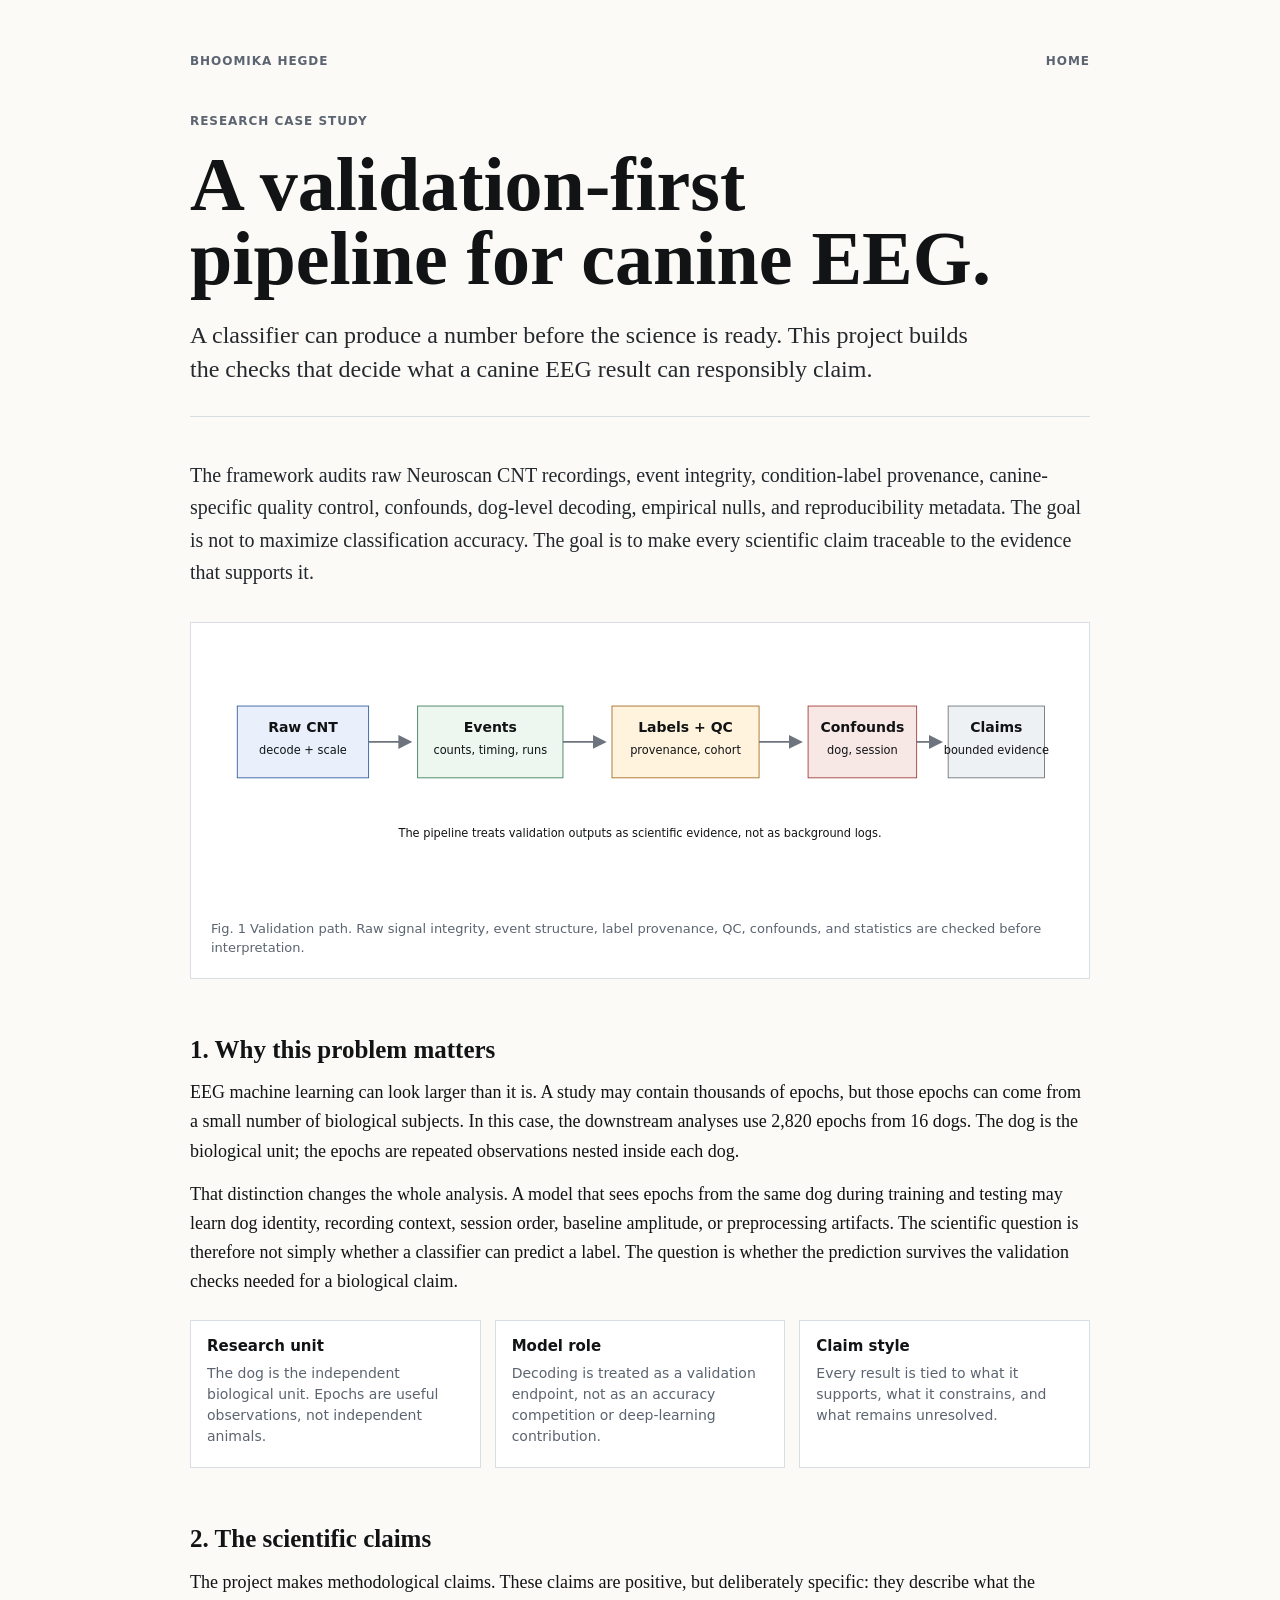
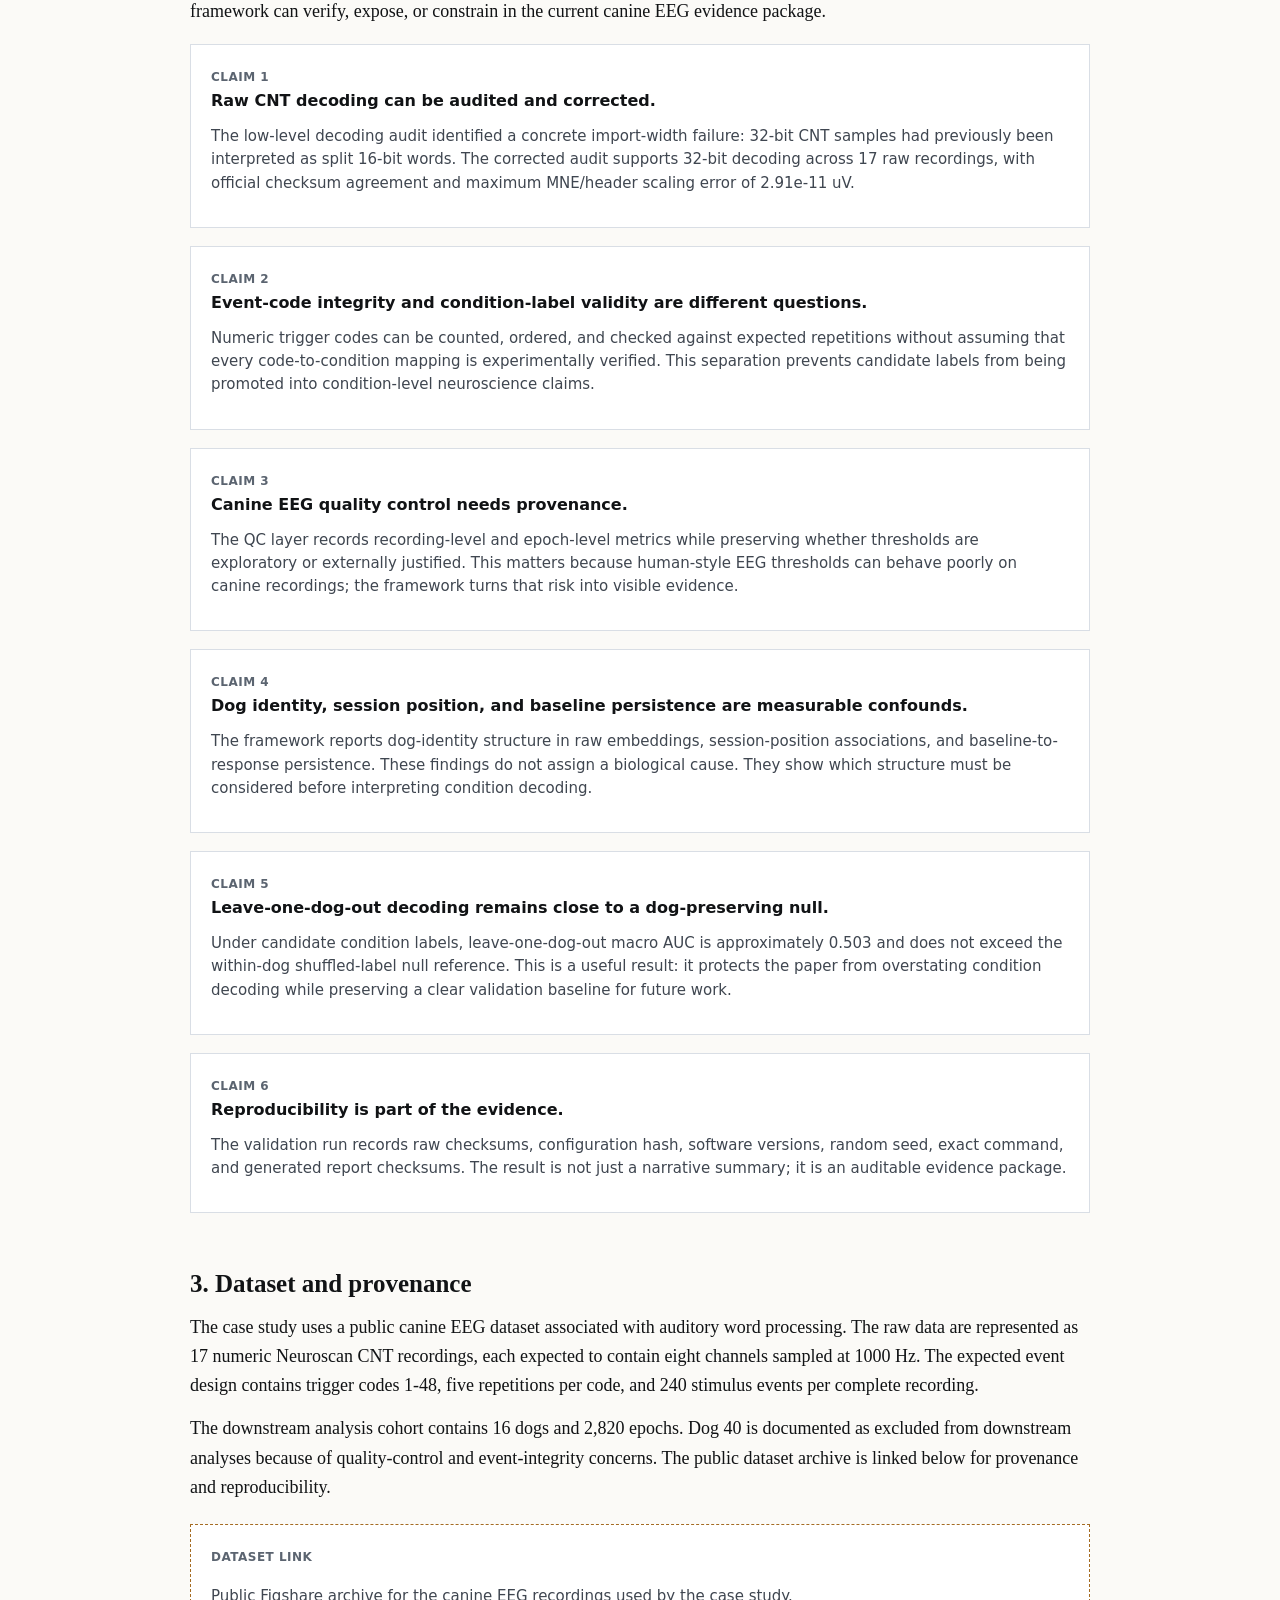
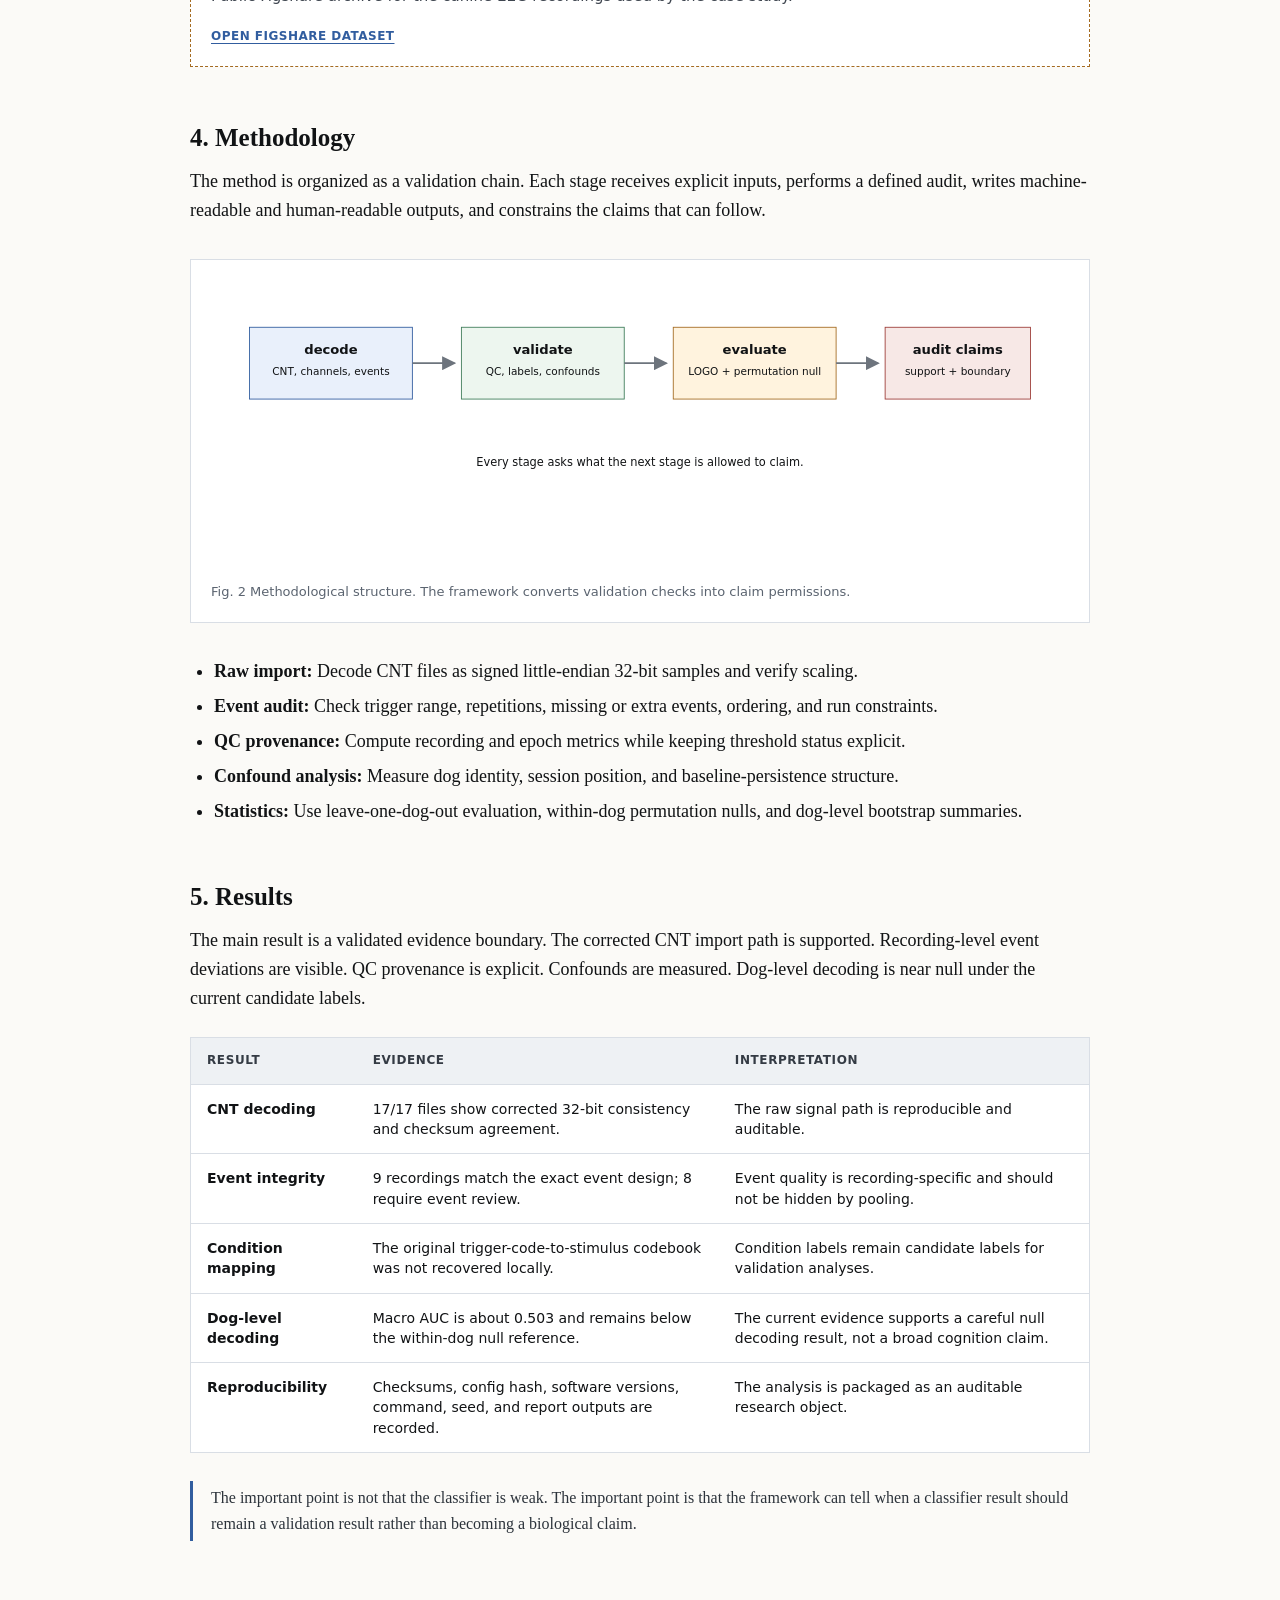
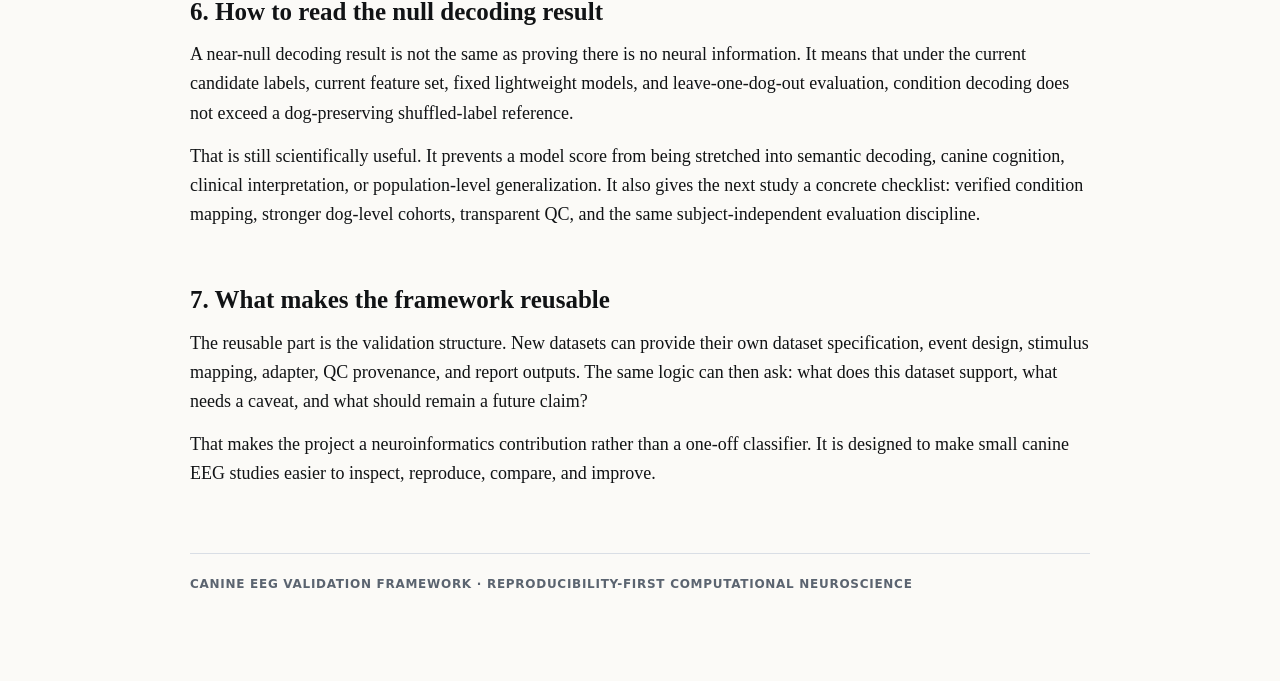
==== commit ec6d3c55: "updates" ====
--- a/research.html
+++ b/research.html
@@ -478,15 +478,14 @@
   </p>
   <p>
     The downstream analysis cohort contains 16 dogs and 2,820 epochs. Dog 40 is documented as excluded
-    from downstream analyses because of quality-control and event-integrity concerns. The page leaves
-    the dataset link below as a placeholder so the final DOI or archive URL can be inserted cleanly.
+    from downstream analyses because of quality-control and event-integrity concerns. The public
+    dataset archive is linked below for provenance and reproducibility.
   </p>
 
   <div class="dataset-box">
     <span class="mini-label">Dataset link</span>
-    <p>Add the public dataset URL, DOI, or repository link here when it is ready.</p>
-    <a href="#" aria-label="Dataset link placeholder">Dataset link pending</a>
-    <!-- Replace href="#" above with the final dataset URL. -->
+    <p>Public Figshare archive for the canine EEG recordings used by the case study.</p>
+    <a href="https://figshare.com/articles/dataset/[base64]/9807758/1" aria-label="Open canine EEG dataset on Figshare">Open Figshare dataset</a>
   </div>
 
   <h2>4. Methodology</h2>
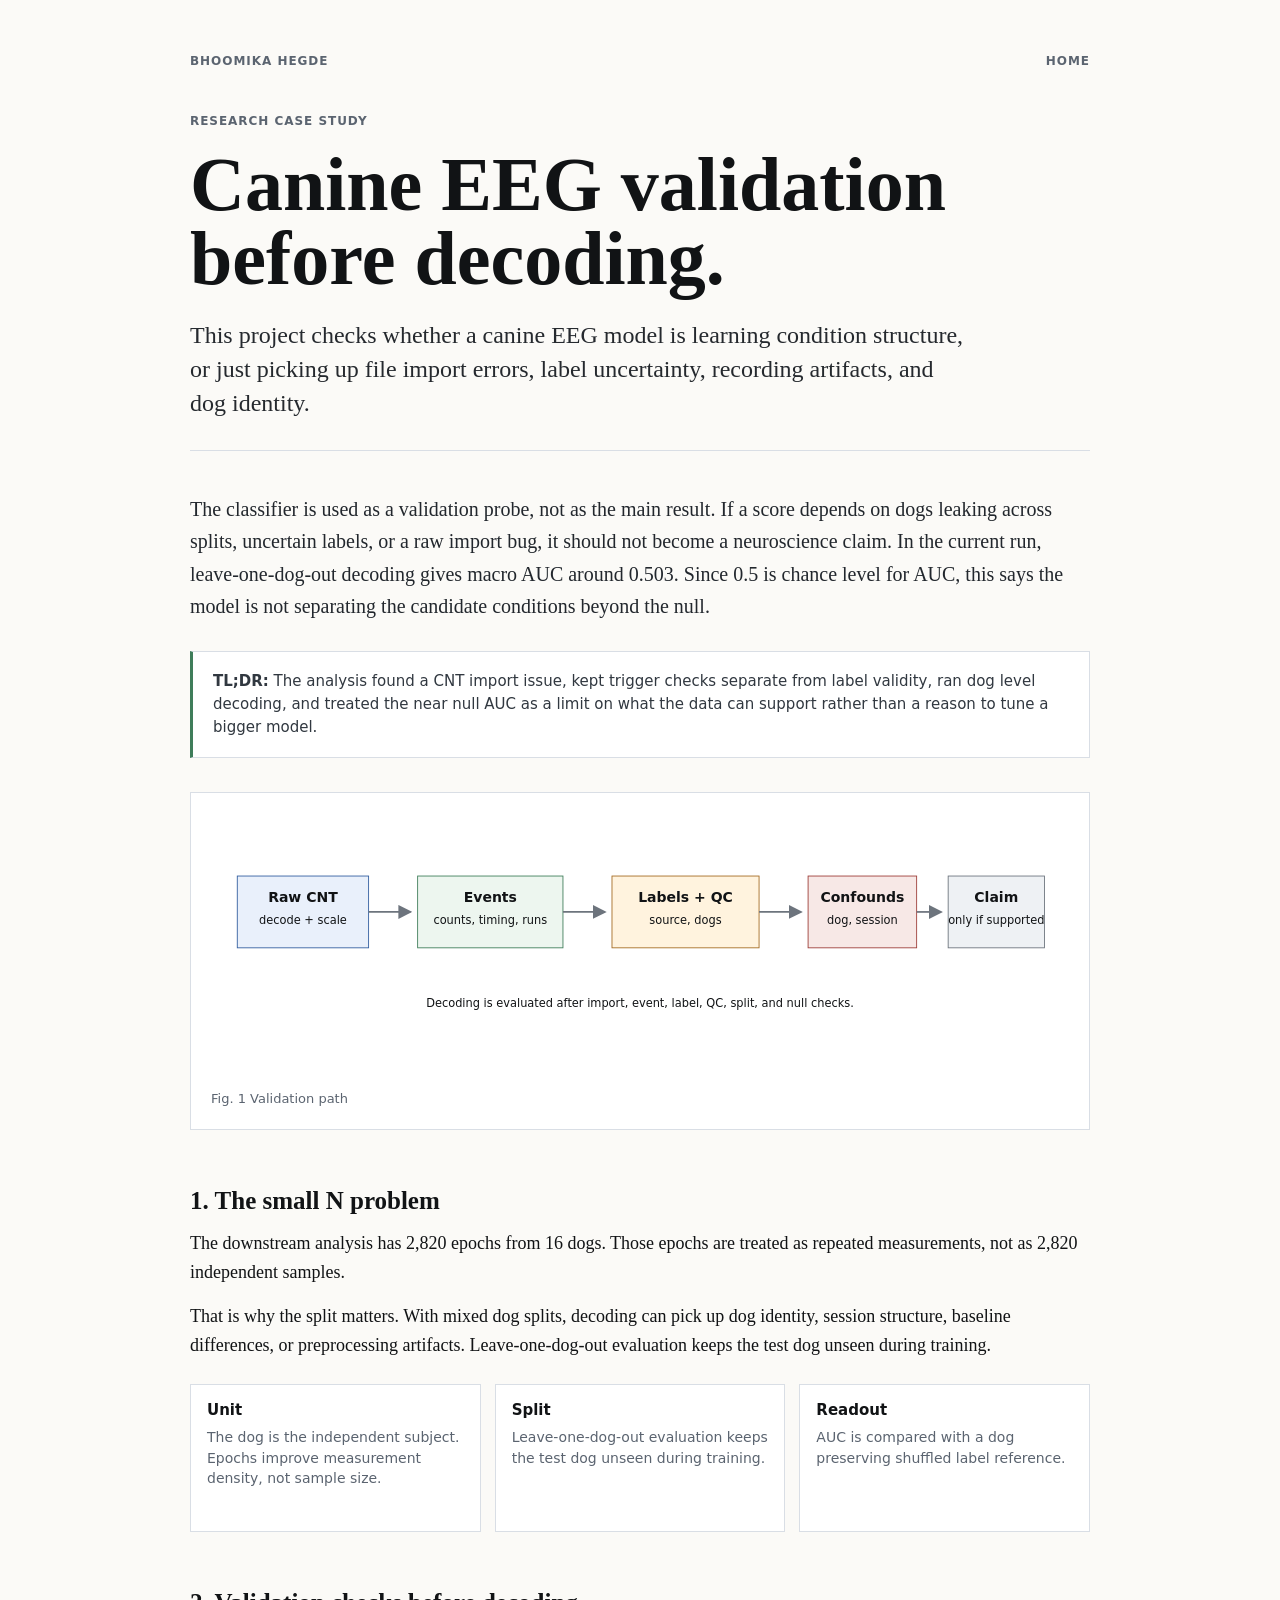
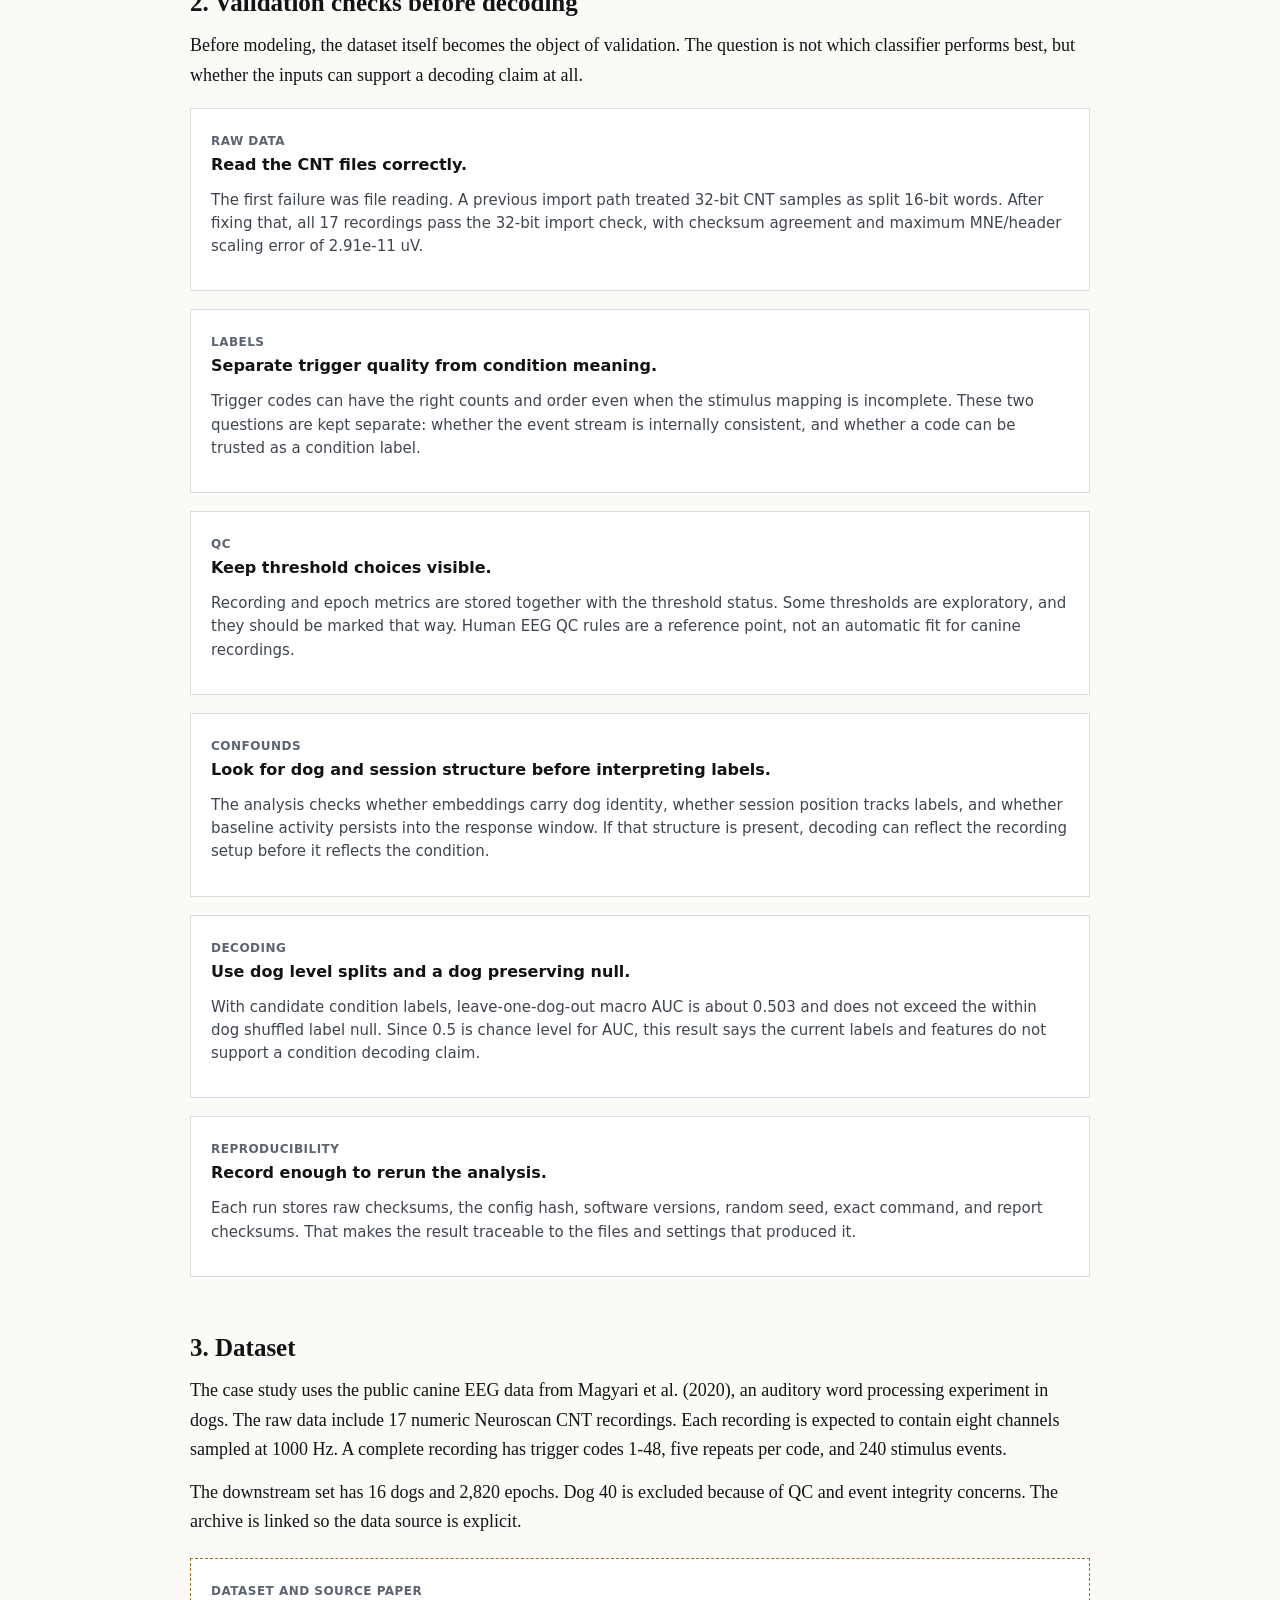
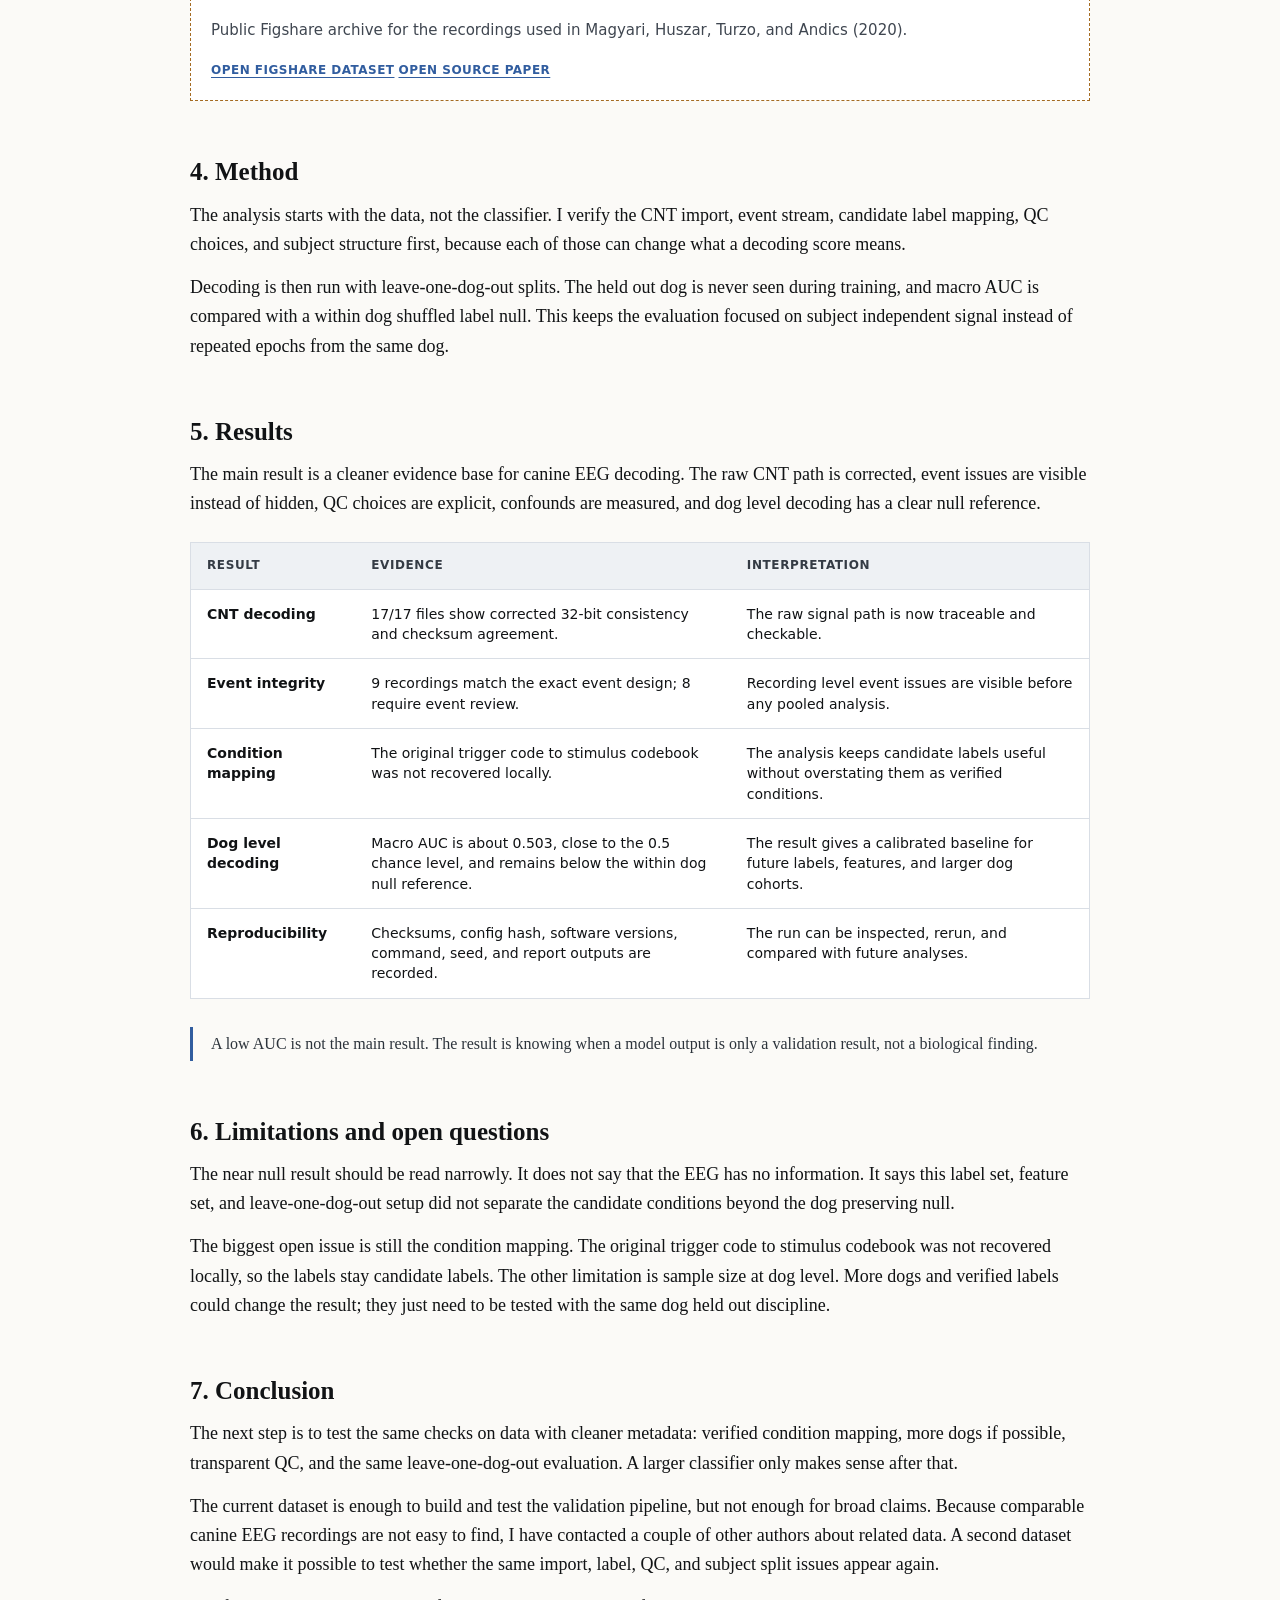
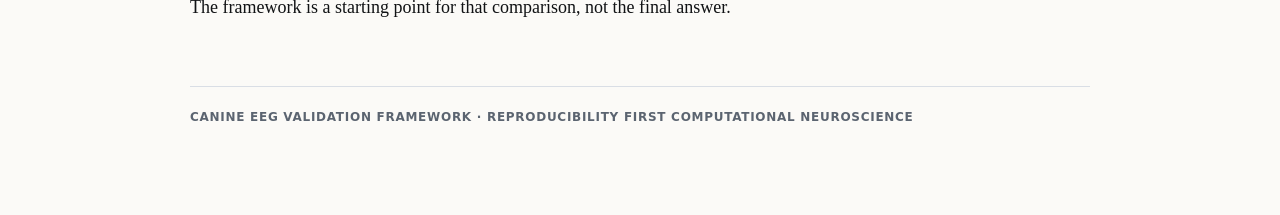
==== commit 4dad91ef: "update" ====
--- a/research.html
+++ b/research.html
@@ -4,20 +4,20 @@
   <meta charset="utf-8">
   <meta name="viewport" content="width=device-width, initial-scale=1">
 
-  <title>Canine EEG Validation Framework - Research</title>
-  <meta name="description" content="A validation-first canine EEG research case study on CNT decoding, event integrity, QC provenance, confounds, dog-level inference, and reproducible scientific claims.">
+  <title>Canine EEG Validation Framework</title>
+  <meta name="description" content="A careful canine EEG decoding check covering CNT import, events, labels, QC, subject leakage, dog level testing, and reproducible results.">
   <link rel="canonical" href="https://bhoomikahegde.com/research">
 
   <meta property="og:type" content="article">
   <meta property="og:url" content="https://bhoomikahegde.com/research">
   <meta property="og:title" content="Canine EEG Validation Framework">
-  <meta property="og:description" content="A professional research note on making canine EEG machine-learning claims reproducible, auditable, and scientifically bounded.">
+  <meta property="og:description" content="A canine EEG decoding note about imports, labels, leakage checks, nulls, and what the current AUC can support.">
   <meta property="og:image" content="https://bhoomikahegde.com/assets/profile.jpg">
 
   <meta name="twitter:card" content="summary_large_image">
   <meta name="twitter:url" content="https://bhoomikahegde.com/research">
   <meta name="twitter:title" content="Canine EEG Validation Framework">
-  <meta name="twitter:description" content="A validation-first canine EEG research note about reproducible methodology, confounds, and dog-level inference.">
+  <meta name="twitter:description" content="A canine EEG decoding note about imports, labels, leakage checks, nulls, and dog level inference.">
   <meta name="twitter:image" content="https://bhoomikahegde.com/assets/profile.jpg">
 
   <link rel="icon" type="image/svg+xml" href="favicon.svg">
@@ -174,6 +174,20 @@
       color: #2c333b;
     }
 
+    .tldr {
+      background: var(--panel);
+      border: 1px solid var(--line);
+      border-left: 3px solid var(--green);
+      padding: 18px 20px;
+      margin: 28px 0;
+    }
+
+    .tldr p {
+      font: 15px/1.55 ui-sans-serif, system-ui, sans-serif;
+      color: #313840;
+      margin: 0;
+    }
+
     .cols {
       display: grid;
       grid-template-columns: repeat(3, 1fr);
@@ -321,19 +335,27 @@
 
   <header>
     <div class="eyebrow">Research case study</div>
-    <h1>A validation-first pipeline for canine EEG.</h1>
+    <h1>Canine EEG validation before decoding.</h1>
     <p class="dek">
-      A classifier can produce a number before the science is ready. This project builds the checks
-      that decide what a canine EEG result can responsibly claim.
+      This project checks whether a canine EEG model is learning condition structure, or just picking
+      up file import errors, label uncertainty, recording artifacts, and dog identity.
     </p>
   </header>
 
   <p class="lead">
-    The framework audits raw Neuroscan CNT recordings, event integrity, condition-label provenance,
-    canine-specific quality control, confounds, dog-level decoding, empirical nulls, and reproducibility
-    metadata. The goal is not to maximize classification accuracy. The goal is to make every scientific
-    claim traceable to the evidence that supports it.
-  </p>
+    The classifier is used as a validation probe, not as the main result. If a score depends on dogs
+    leaking across splits, uncertain labels, or a raw import bug, it should not become a neuroscience claim.
+    In the current run, leave-one-dog-out decoding gives macro AUC around 0.503. Since 0.5 is chance
+    level for AUC, this says the model is not separating the candidate conditions beyond the null.
+  </p>
+
+  <div class="tldr">
+    <p>
+      <strong>TL;DR:</strong> The analysis found a CNT import issue, kept trigger checks separate from
+      label validity, ran dog level decoding, and treated the near null AUC as a limit on what the data
+      can support rather than a reason to tune a bigger model.
+    </p>
+  </div>
 
   <div class="figure">
     <svg viewBox="0 0 980 300" role="img" aria-label="Canine EEG validation pipeline">
@@ -352,193 +374,151 @@
       <text x="319" y="102" text-anchor="middle" font-size="16" font-weight="700">Events</text>
       <text x="319" y="127" text-anchor="middle" font-size="13">counts, timing, runs</text>
       <text x="542" y="102" text-anchor="middle" font-size="16" font-weight="700">Labels + QC</text>
-      <text x="542" y="127" text-anchor="middle" font-size="13">provenance, cohort</text>
+      <text x="542" y="127" text-anchor="middle" font-size="13">source, dogs</text>
       <text x="744" y="102" text-anchor="middle" font-size="16" font-weight="700">Confounds</text>
       <text x="744" y="127" text-anchor="middle" font-size="13">dog, session</text>
-      <text x="897" y="102" text-anchor="middle" font-size="16" font-weight="700">Claims</text>
-      <text x="897" y="127" text-anchor="middle" font-size="13">bounded evidence</text>
+      <text x="897" y="102" text-anchor="middle" font-size="16" font-weight="700">Claim</text>
+      <text x="897" y="127" text-anchor="middle" font-size="13">only if supported</text>
       <line x1="180" y1="113" x2="228" y2="113" stroke="#6d747d" stroke-width="2" marker-end="url(#arrowMain)"></line>
       <line x1="402" y1="113" x2="450" y2="113" stroke="#6d747d" stroke-width="2" marker-end="url(#arrowMain)"></line>
       <line x1="626" y1="113" x2="674" y2="113" stroke="#6d747d" stroke-width="2" marker-end="url(#arrowMain)"></line>
       <line x1="806" y1="113" x2="834" y2="113" stroke="#6d747d" stroke-width="2" marker-end="url(#arrowMain)"></line>
       <text x="490" y="222" text-anchor="middle" font-size="13" fill="#5b6470">
-        The pipeline treats validation outputs as scientific evidence, not as background logs.
+        Decoding is evaluated after import, event, label, QC, split, and null checks.
       </text>
     </svg>
     <div class="caption">
-      Fig. 1 Validation path. Raw signal integrity, event structure, label provenance, QC, confounds,
-      and statistics are checked before interpretation.
+      Fig. 1 Validation path
     </div>
   </div>
 
-  <h2>1. Why this problem matters</h2>
-  <p>
-    EEG machine learning can look larger than it is. A study may contain thousands of epochs, but
-    those epochs can come from a small number of biological subjects. In this case, the downstream
-    analyses use 2,820 epochs from 16 dogs. The dog is the biological unit; the epochs are repeated
-    observations nested inside each dog.
-  </p>
-  <p>
-    That distinction changes the whole analysis. A model that sees epochs from the same dog during
-    training and testing may learn dog identity, recording context, session order, baseline amplitude,
-    or preprocessing artifacts. The scientific question is therefore not simply whether a classifier
-    can predict a label. The question is whether the prediction survives the validation checks needed
-    for a biological claim.
+  <h2>1. The small N problem</h2>
+  <p>
+    The downstream analysis has 2,820 epochs from 16 dogs. Those epochs are treated as repeated
+    measurements, not as 2,820 independent samples.
+  </p>
+  <p>
+    That is why the split matters. With mixed dog splits, decoding can pick up dog identity, session
+    structure, baseline differences, or preprocessing artifacts. Leave-one-dog-out evaluation keeps the
+    test dog unseen during training.
   </p>
 
   <div class="cols">
     <div class="card">
-      <h3>Research unit</h3>
-      <p>The dog is the independent biological unit. Epochs are useful observations, not independent animals.</p>
+      <h3>Unit</h3>
+      <p>The dog is the independent subject. Epochs improve measurement density, not sample size.</p>
     </div>
     <div class="card">
-      <h3>Model role</h3>
-      <p>Decoding is treated as a validation endpoint, not as an accuracy competition or deep-learning contribution.</p>
+      <h3>Split</h3>
+      <p>Leave-one-dog-out evaluation keeps the test dog unseen during training.</p>
     </div>
     <div class="card">
-      <h3>Claim style</h3>
-      <p>Every result is tied to what it supports, what it constrains, and what remains unresolved.</p>
+      <h3>Readout</h3>
+      <p>AUC is compared with a dog preserving shuffled label reference.</p>
     </div>
   </div>
 
-  <h2>2. The scientific claims</h2>
-  <p>
-    The project makes methodological claims. These claims are positive, but deliberately specific:
-    they describe what the framework can verify, expose, or constrain in the current canine EEG
-    evidence package.
+  <h2>2. Validation checks before decoding</h2>
+  <p>
+    Before modeling, the dataset itself becomes the object of validation. The question is not
+    which classifier performs best, but whether the inputs can support a decoding claim at all.
   </p>
 
   <div class="wide-card">
-    <span class="mini-label">Claim 1</span>
-    <h3>Raw CNT decoding can be audited and corrected.</h3>
+    <span class="mini-label">Raw data</span>
+    <h3>Read the CNT files correctly.</h3>
     <p>
-      The low-level decoding audit identified a concrete import-width failure: 32-bit CNT samples had
-      previously been interpreted as split 16-bit words. The corrected audit supports 32-bit decoding
-      across 17 raw recordings, with official checksum agreement and maximum MNE/header scaling error
-      of 2.91e-11 uV.
+      The first failure was file reading. A previous import path treated 32-bit CNT samples as split
+      16-bit words. After fixing that, all 17 recordings pass the 32-bit import check,
+      with checksum agreement and maximum MNE/header scaling error of 2.91e-11 uV.
     </p>
   </div>
 
   <div class="wide-card">
-    <span class="mini-label">Claim 2</span>
-    <h3>Event-code integrity and condition-label validity are different questions.</h3>
+    <span class="mini-label">Labels</span>
+    <h3>Separate trigger quality from condition meaning.</h3>
     <p>
-      Numeric trigger codes can be counted, ordered, and checked against expected repetitions without
-      assuming that every code-to-condition mapping is experimentally verified. This separation prevents
-      candidate labels from being promoted into condition-level neuroscience claims.
+      Trigger codes can have the right counts and order even when the stimulus mapping is incomplete.
+      These two questions are kept separate: whether the event stream is internally consistent, and
+      whether a code can be trusted as a condition label.
     </p>
   </div>
 
   <div class="wide-card">
-    <span class="mini-label">Claim 3</span>
-    <h3>Canine EEG quality control needs provenance.</h3>
+    <span class="mini-label">QC</span>
+    <h3>Keep threshold choices visible.</h3>
     <p>
-      The QC layer records recording-level and epoch-level metrics while preserving whether thresholds
-      are exploratory or externally justified. This matters because human-style EEG thresholds can behave
-      poorly on canine recordings; the framework turns that risk into visible evidence.
+      Recording and epoch metrics are stored together with the threshold status. Some thresholds are
+      exploratory, and they should be marked that way. Human EEG QC rules are a reference point, not an
+      automatic fit for canine recordings.
     </p>
   </div>
 
   <div class="wide-card">
-    <span class="mini-label">Claim 4</span>
-    <h3>Dog identity, session position, and baseline persistence are measurable confounds.</h3>
+    <span class="mini-label">Confounds</span>
+    <h3>Look for dog and session structure before interpreting labels.</h3>
     <p>
-      The framework reports dog-identity structure in raw embeddings, session-position associations, and
-      baseline-to-response persistence. These findings do not assign a biological cause. They show which
-      structure must be considered before interpreting condition decoding.
+      The analysis checks whether embeddings carry dog identity, whether session position tracks labels,
+      and whether baseline activity persists into the response window. If that structure is present, decoding can
+      reflect the recording setup before it reflects the condition.
     </p>
   </div>
 
   <div class="wide-card">
-    <span class="mini-label">Claim 5</span>
-    <h3>Leave-one-dog-out decoding remains close to a dog-preserving null.</h3>
+    <span class="mini-label">Decoding</span>
+    <h3>Use dog level splits and a dog preserving null.</h3>
     <p>
-      Under candidate condition labels, leave-one-dog-out macro AUC is approximately 0.503 and does not
-      exceed the within-dog shuffled-label null reference. This is a useful result: it protects the paper
-      from overstating condition decoding while preserving a clear validation baseline for future work.
+      With candidate condition labels, leave-one-dog-out macro AUC is about 0.503 and does not exceed
+      the within dog shuffled label null. Since 0.5 is chance level for AUC, this result says the
+      current labels and features do not support a condition decoding claim.
     </p>
   </div>
 
   <div class="wide-card">
-    <span class="mini-label">Claim 6</span>
-    <h3>Reproducibility is part of the evidence.</h3>
+    <span class="mini-label">Reproducibility</span>
+    <h3>Record enough to rerun the analysis.</h3>
     <p>
-      The validation run records raw checksums, configuration hash, software versions, random seed, exact
-      command, and generated report checksums. The result is not just a narrative summary; it is an
-      auditable evidence package.
-    </p>
-  </div>
-
-  <h2>3. Dataset and provenance</h2>
-  <p>
-    The case study uses a public canine EEG dataset associated with auditory word processing. The raw
-    data are represented as 17 numeric Neuroscan CNT recordings, each expected to contain eight channels
-    sampled at 1000 Hz. The expected event design contains trigger codes 1-48, five repetitions per code,
-    and 240 stimulus events per complete recording.
-  </p>
-  <p>
-    The downstream analysis cohort contains 16 dogs and 2,820 epochs. Dog 40 is documented as excluded
-    from downstream analyses because of quality-control and event-integrity concerns. The public
-    dataset archive is linked below for provenance and reproducibility.
+      Each run stores raw checksums, the config hash, software versions, random seed, exact command,
+      and report checksums. That makes the result traceable to the files and settings that produced it.
+    </p>
+  </div>
+
+  <h2>3. Dataset</h2>
+  <p>
+    The case study uses the public canine EEG data from Magyari et al. (2020), an auditory word
+    processing experiment in dogs. The raw data include 17 numeric Neuroscan CNT recordings. Each
+    recording is expected to contain eight channels sampled at 1000 Hz. A complete recording has trigger
+    codes 1-48, five repeats per code, and 240 stimulus events.
+  </p>
+  <p>
+    The downstream set has 16 dogs and 2,820 epochs. Dog 40 is excluded because of QC and event
+    integrity concerns. The archive is linked so the data source is explicit.
   </p>
 
   <div class="dataset-box">
-    <span class="mini-label">Dataset link</span>
-    <p>Public Figshare archive for the canine EEG recordings used by the case study.</p>
+    <span class="mini-label">Dataset and source paper</span>
+    <p>Public Figshare archive for the recordings used in Magyari, Huszar, Turzo, and Andics (2020).</p>
     <a href="https://figshare.com/articles/dataset/[base64]/9807758/1" aria-label="Open canine EEG dataset on Figshare">Open Figshare dataset</a>
-  </div>
-
-  <h2>4. Methodology</h2>
-  <p>
-    The method is organized as a validation chain. Each stage receives explicit inputs, performs a
-    defined audit, writes machine-readable and human-readable outputs, and constrains the claims that
-    can follow.
-  </p>
-
-  <div class="figure">
-    <svg viewBox="0 0 980 330" role="img" aria-label="Methodology modules">
-      <defs>
-        <marker id="arrowMethod" markerWidth="8" markerHeight="8" refX="7" refY="4" orient="auto">
-          <path d="M0,0 L8,4 L0,8 Z" fill="#6d747d"></path>
-        </marker>
-      </defs>
-      <rect x="44" y="54" width="186" height="82" fill="#e9f0fb" stroke="#315d9f"></rect>
-      <rect x="286" y="54" width="186" height="82" fill="#edf6ef" stroke="#3f7d5a"></rect>
-      <rect x="528" y="54" width="186" height="82" fill="#fff3de" stroke="#a46b22"></rect>
-      <rect x="770" y="54" width="166" height="82" fill="#f7e8e6" stroke="#9d3d38"></rect>
-      <text x="137" y="84" text-anchor="middle" font-size="15" font-weight="700">decode</text>
-      <text x="137" y="108" text-anchor="middle" font-size="12">CNT, channels, events</text>
-      <text x="379" y="84" text-anchor="middle" font-size="15" font-weight="700">validate</text>
-      <text x="379" y="108" text-anchor="middle" font-size="12">QC, labels, confounds</text>
-      <text x="621" y="84" text-anchor="middle" font-size="15" font-weight="700">evaluate</text>
-      <text x="621" y="108" text-anchor="middle" font-size="12">LOGO + permutation null</text>
-      <text x="853" y="84" text-anchor="middle" font-size="15" font-weight="700">audit claims</text>
-      <text x="853" y="108" text-anchor="middle" font-size="12">support + boundary</text>
-      <line x1="230" y1="95" x2="278" y2="95" stroke="#6d747d" stroke-width="2" marker-end="url(#arrowMethod)"></line>
-      <line x1="472" y1="95" x2="520" y2="95" stroke="#6d747d" stroke-width="2" marker-end="url(#arrowMethod)"></line>
-      <line x1="714" y1="95" x2="762" y2="95" stroke="#6d747d" stroke-width="2" marker-end="url(#arrowMethod)"></line>
-      <text x="490" y="212" text-anchor="middle" font-size="13" fill="#5b6470">
-        Every stage asks what the next stage is allowed to claim.
-      </text>
-    </svg>
-    <div class="caption">
-      Fig. 2 Methodological structure. The framework converts validation checks into claim permissions.
-    </div>
-  </div>
-
-  <ul>
-    <li><strong>Raw import:</strong> Decode CNT files as signed little-endian 32-bit samples and verify scaling.</li>
-    <li><strong>Event audit:</strong> Check trigger range, repetitions, missing or extra events, ordering, and run constraints.</li>
-    <li><strong>QC provenance:</strong> Compute recording and epoch metrics while keeping threshold status explicit.</li>
-    <li><strong>Confound analysis:</strong> Measure dog identity, session position, and baseline-persistence structure.</li>
-    <li><strong>Statistics:</strong> Use leave-one-dog-out evaluation, within-dog permutation nulls, and dog-level bootstrap summaries.</li>
-  </ul>
+    <a href="https://pubmed.ncbi.nlm.nih.gov/33489257/" aria-label="Open Magyari et al. 2020 source paper">Open source paper</a>
+  </div>
+
+  <h2>4. Method</h2>
+  <p>
+    The analysis starts with the data, not the classifier. I verify the CNT import, event stream,
+    candidate label mapping, QC choices, and subject structure first, because each of those can change
+    what a decoding score means.
+  </p>
+  <p>
+    Decoding is then run with leave-one-dog-out splits. The held out dog is never seen during training,
+    and macro AUC is compared with a within dog shuffled label null. This keeps the evaluation focused
+    on subject independent signal instead of repeated epochs from the same dog.
+  </p>
 
   <h2>5. Results</h2>
   <p>
-    The main result is a validated evidence boundary. The corrected CNT import path is supported.
-    Recording-level event deviations are visible. QC provenance is explicit. Confounds are measured.
-    Dog-level decoding is near null under the current candidate labels.
+    The main result is a cleaner evidence base for canine EEG decoding. The raw CNT path is corrected,
+    event issues are visible instead of hidden, QC choices are explicit, confounds are measured, and
+    dog level decoding has a clear null reference.
   </p>
 
   <div class="table-wrap" role="region" aria-label="Summary of results" tabindex="0">
@@ -554,63 +534,68 @@
         <tr>
           <th scope="row">CNT decoding</th>
           <td>17/17 files show corrected 32-bit consistency and checksum agreement.</td>
-          <td>The raw signal path is reproducible and auditable.</td>
+          <td>The raw signal path is now traceable and checkable.</td>
         </tr>
         <tr>
           <th scope="row">Event integrity</th>
           <td>9 recordings match the exact event design; 8 require event review.</td>
-          <td>Event quality is recording-specific and should not be hidden by pooling.</td>
+          <td>Recording level event issues are visible before any pooled analysis.</td>
         </tr>
         <tr>
           <th scope="row">Condition mapping</th>
-          <td>The original trigger-code-to-stimulus codebook was not recovered locally.</td>
-          <td>Condition labels remain candidate labels for validation analyses.</td>
+          <td>The original trigger code to stimulus codebook was not recovered locally.</td>
+          <td>The analysis keeps candidate labels useful without overstating them as verified conditions.</td>
         </tr>
         <tr>
-          <th scope="row">Dog-level decoding</th>
-          <td>Macro AUC is about 0.503 and remains below the within-dog null reference.</td>
-          <td>The current evidence supports a careful null decoding result, not a broad cognition claim.</td>
+          <th scope="row">Dog level decoding</th>
+          <td>Macro AUC is about 0.503, close to the 0.5 chance level, and remains below the within dog null reference.</td>
+          <td>The result gives a calibrated baseline for future labels, features, and larger dog cohorts.</td>
         </tr>
         <tr>
           <th scope="row">Reproducibility</th>
           <td>Checksums, config hash, software versions, command, seed, and report outputs are recorded.</td>
-          <td>The analysis is packaged as an auditable research object.</td>
+          <td>The run can be inspected, rerun, and compared with future analyses.</td>
         </tr>
       </tbody>
     </table>
   </div>
 
   <div class="note">
-    The important point is not that the classifier is weak. The important point is that the framework
-    can tell when a classifier result should remain a validation result rather than becoming a biological claim.
-  </div>
-
-  <h2>6. How to read the null decoding result</h2>
-  <p>
-    A near-null decoding result is not the same as proving there is no neural information. It means that
-    under the current candidate labels, current feature set, fixed lightweight models, and leave-one-dog-out
-    evaluation, condition decoding does not exceed a dog-preserving shuffled-label reference.
-  </p>
-  <p>
-    That is still scientifically useful. It prevents a model score from being stretched into semantic decoding,
-    canine cognition, clinical interpretation, or population-level generalization. It also gives the next study
-    a concrete checklist: verified condition mapping, stronger dog-level cohorts, transparent QC, and the same
-    subject-independent evaluation discipline.
-  </p>
-
-  <h2>7. What makes the framework reusable</h2>
-  <p>
-    The reusable part is the validation structure. New datasets can provide their own dataset specification,
-    event design, stimulus mapping, adapter, QC provenance, and report outputs. The same logic can then ask:
-    what does this dataset support, what needs a caveat, and what should remain a future claim?
-  </p>
-  <p>
-    That makes the project a neuroinformatics contribution rather than a one-off classifier. It is designed
-    to make small canine EEG studies easier to inspect, reproduce, compare, and improve.
+    A low AUC is not the main result. The result is knowing when a model output is only a validation
+    result, not a biological finding.
+  </div>
+
+  <h2>6. Limitations and open questions</h2>
+  <p>
+    The near null result should be read narrowly. It does not say that the EEG has no information. It
+    says this label set, feature set, and leave-one-dog-out setup did not separate the candidate
+    conditions beyond the dog preserving null.
+  </p>
+  <p>
+    The biggest open issue is still the condition mapping. The original trigger code to stimulus
+    codebook was not recovered locally, so the labels stay candidate labels. The other limitation is
+    sample size at dog level. More dogs and verified labels could change the result; they just need to
+    be tested with the same dog held out discipline.
+  </p>
+
+  <h2>7. Conclusion</h2>
+  <p>
+    The next step is to test the same checks on data with cleaner metadata: verified condition mapping,
+    more dogs if possible, transparent QC, and the same leave-one-dog-out evaluation. A larger classifier
+    only makes sense after that.
+  </p>
+  <p>
+    The current dataset is enough to build and test the validation pipeline, but not enough for broad
+    claims. Because comparable canine EEG recordings are not easy to find, I have contacted a couple of
+    other authors about related data. A second dataset would make it possible to test whether the same
+    import, label, QC, and subject split issues appear again.
+  </p>
+  <p>
+    The framework is a starting point for that comparison, not the final answer.
   </p>
 
   <footer>
-    Canine EEG Validation Framework &middot; reproducibility-first computational neuroscience
+    Canine EEG Validation Framework &middot; reproducibility first computational neuroscience
   </footer>
 </main>
 </body>
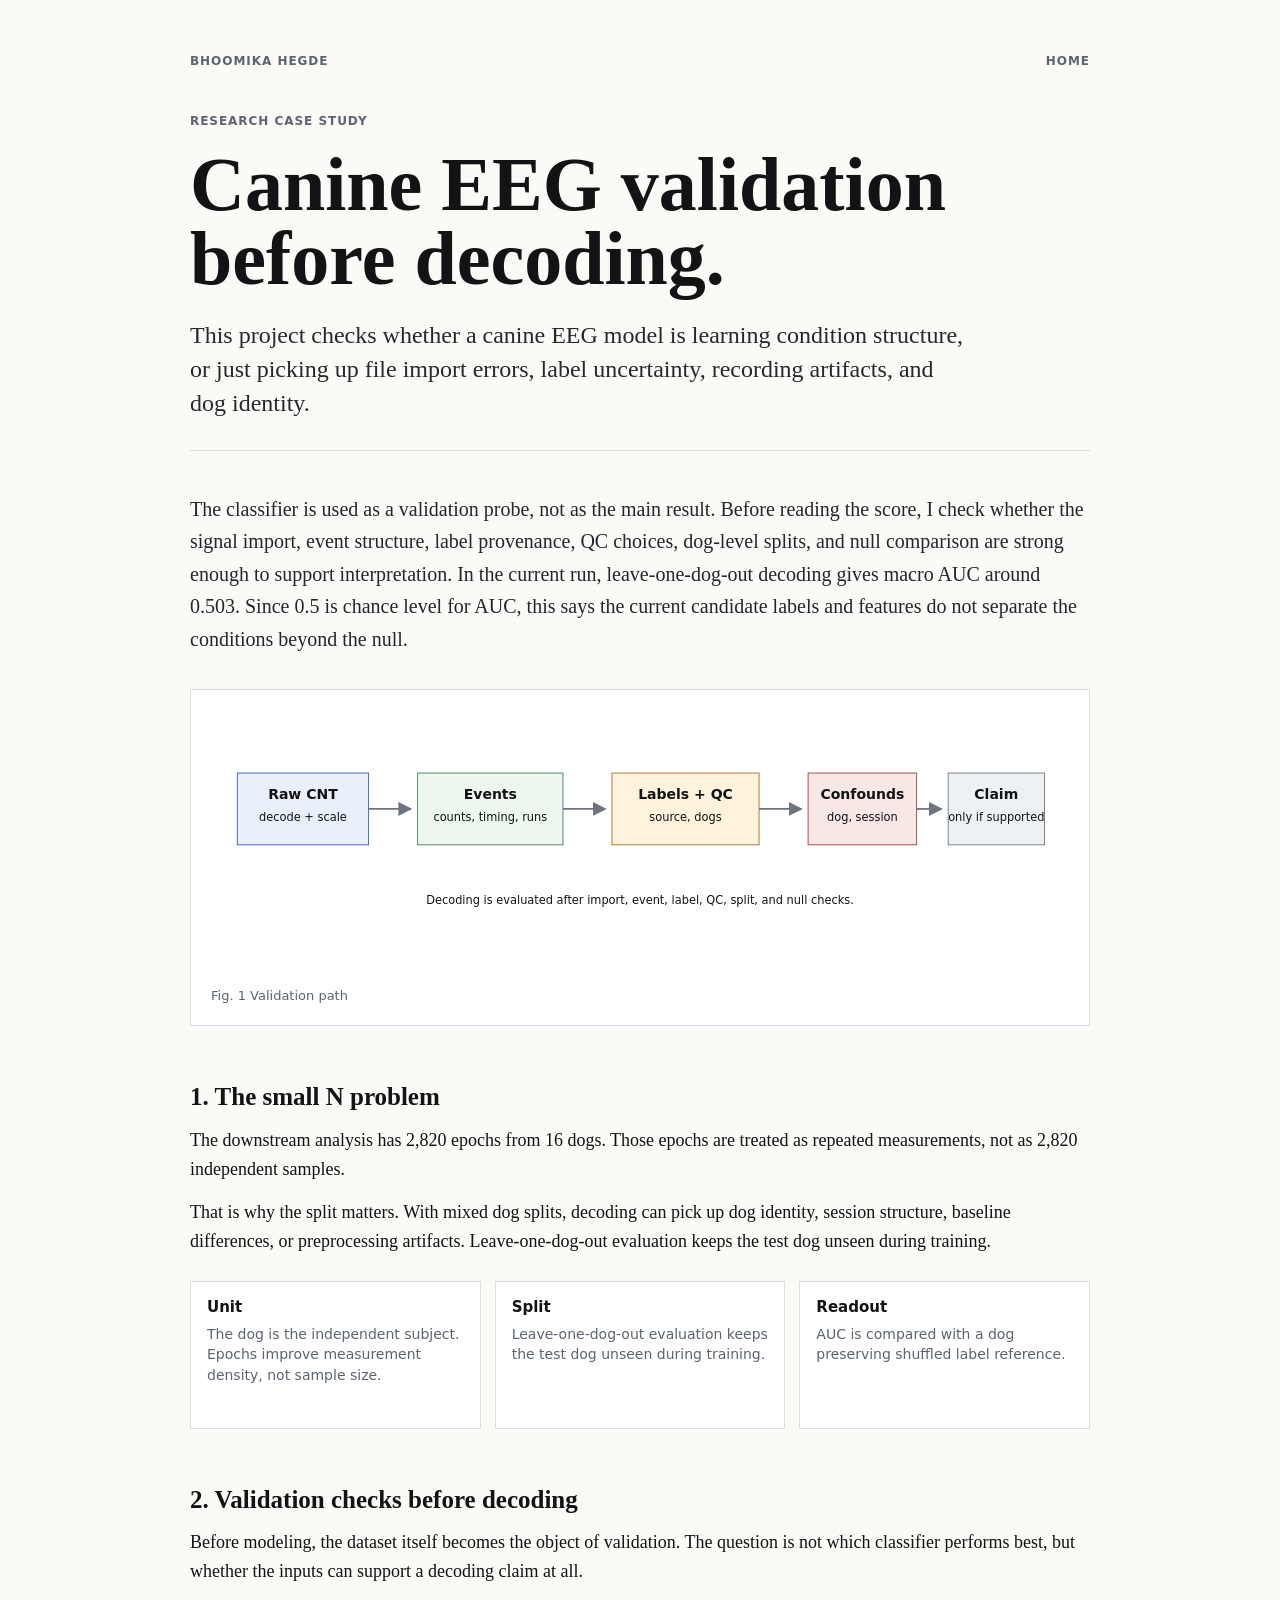
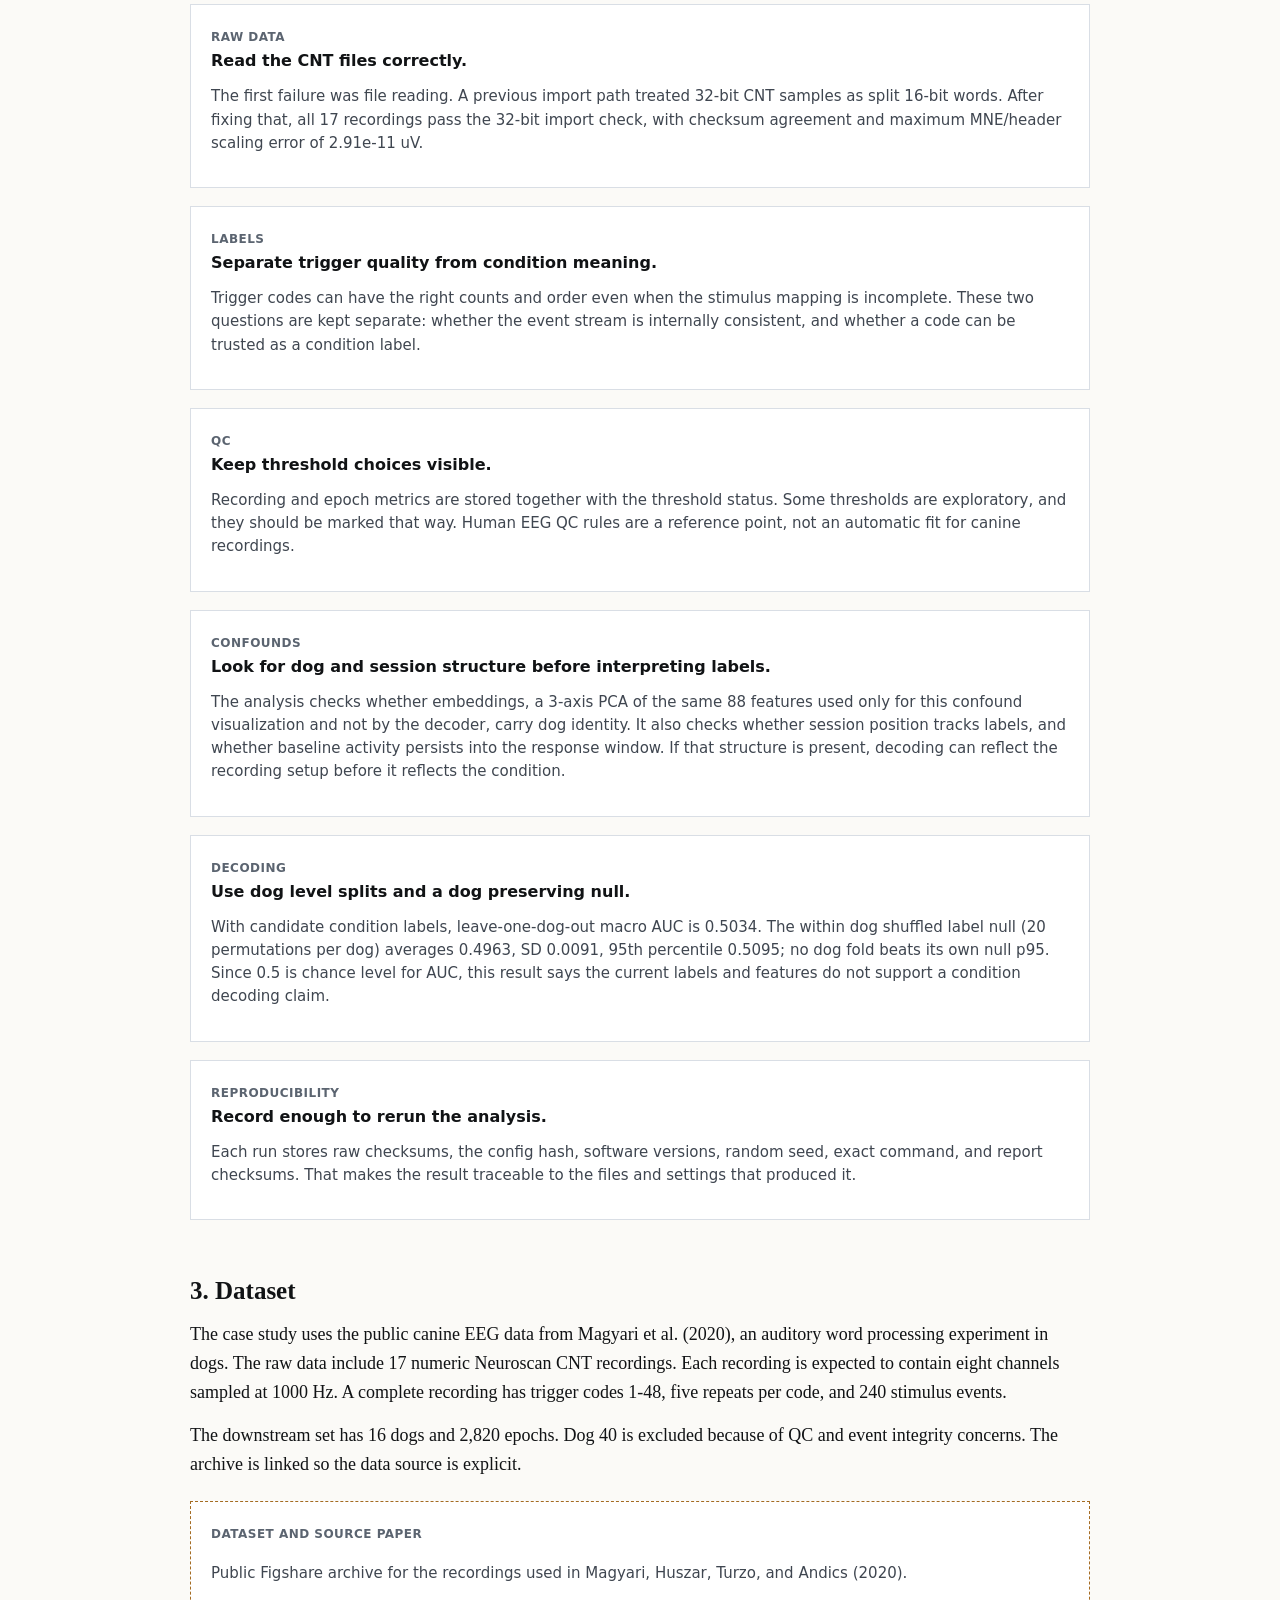
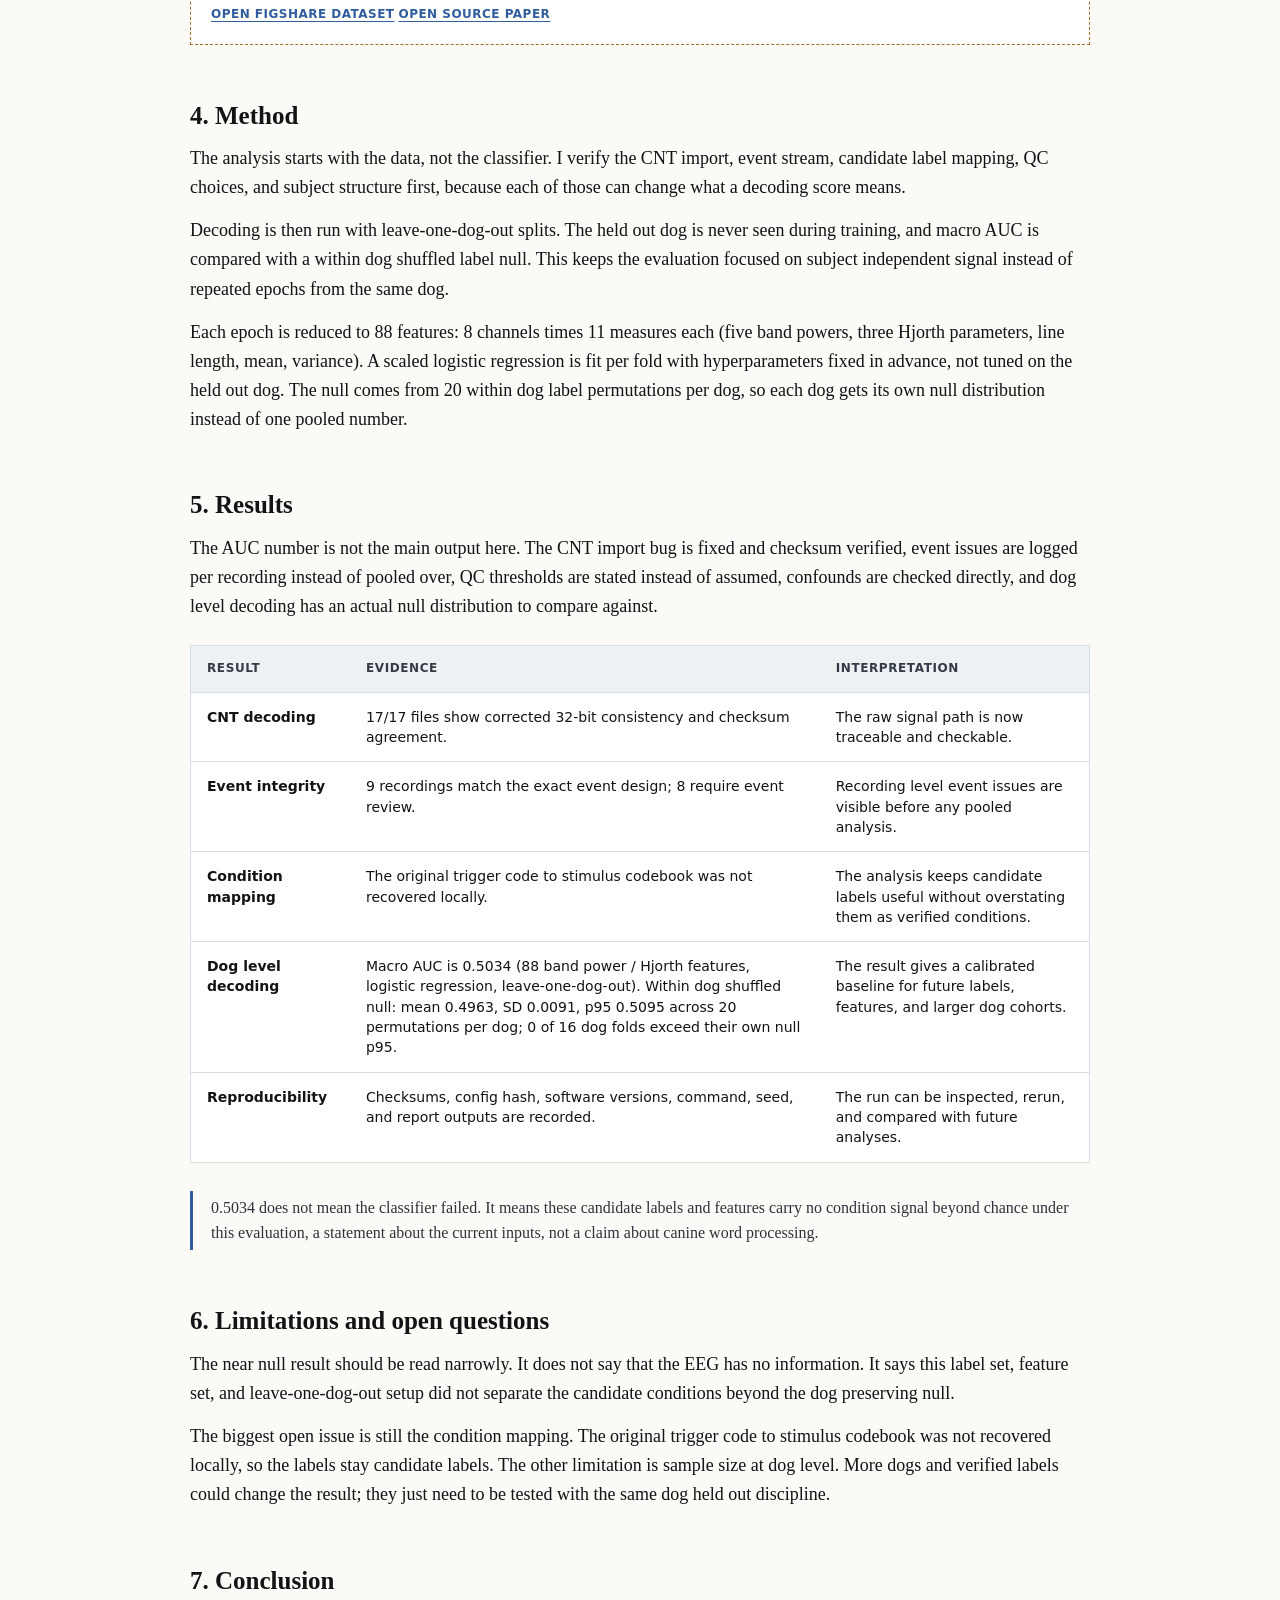
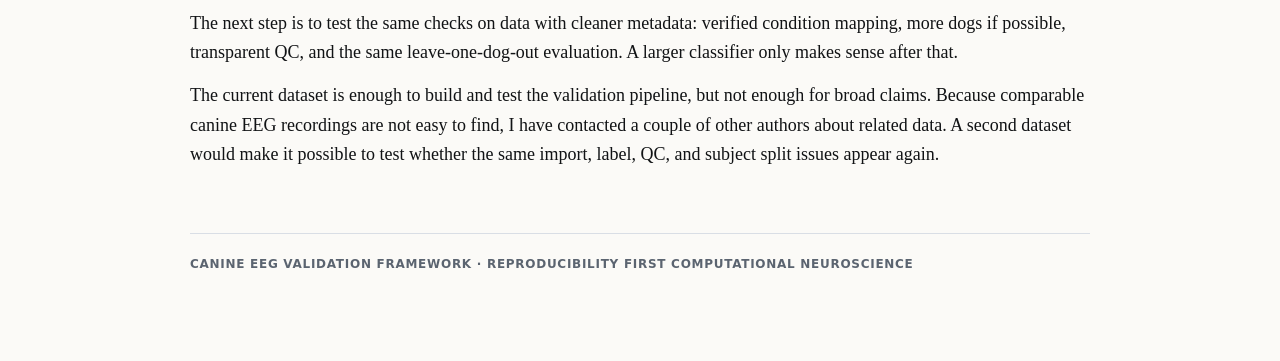
==== commit f4dfa928: "updates" ====
--- a/research.html
+++ b/research.html
@@ -343,19 +343,12 @@
   </header>
 
   <p class="lead">
-    The classifier is used as a validation probe, not as the main result. If a score depends on dogs
-    leaking across splits, uncertain labels, or a raw import bug, it should not become a neuroscience claim.
-    In the current run, leave-one-dog-out decoding gives macro AUC around 0.503. Since 0.5 is chance
-    level for AUC, this says the model is not separating the candidate conditions beyond the null.
-  </p>
-
-  <div class="tldr">
-    <p>
-      <strong>TL;DR:</strong> The analysis found a CNT import issue, kept trigger checks separate from
-      label validity, ran dog level decoding, and treated the near null AUC as a limit on what the data
-      can support rather than a reason to tune a bigger model.
-    </p>
-  </div>
+    The classifier is used as a validation probe, not as the main result. Before reading the score, I
+    check whether the signal import, event structure, label provenance, QC choices, dog-level splits,
+    and null comparison are strong enough to support interpretation. In the current run,
+    leave-one-dog-out decoding gives macro AUC around 0.503. Since 0.5 is chance level for AUC, this
+    says the current candidate labels and features do not separate the conditions beyond the null.
+  </p>
 
   <div class="figure">
     <svg viewBox="0 0 980 300" role="img" aria-label="Canine EEG validation pipeline">
@@ -458,9 +451,10 @@
     <span class="mini-label">Confounds</span>
     <h3>Look for dog and session structure before interpreting labels.</h3>
     <p>
-      The analysis checks whether embeddings carry dog identity, whether session position tracks labels,
-      and whether baseline activity persists into the response window. If that structure is present, decoding can
-      reflect the recording setup before it reflects the condition.
+      The analysis checks whether embeddings, a 3-axis PCA of the same 88 features used only for this
+      confound visualization and not by the decoder, carry dog identity. It also checks whether session
+      position tracks labels, and whether baseline activity persists into the response window. If that
+      structure is present, decoding can reflect the recording setup before it reflects the condition.
     </p>
   </div>
 
@@ -468,9 +462,10 @@
     <span class="mini-label">Decoding</span>
     <h3>Use dog level splits and a dog preserving null.</h3>
     <p>
-      With candidate condition labels, leave-one-dog-out macro AUC is about 0.503 and does not exceed
-      the within dog shuffled label null. Since 0.5 is chance level for AUC, this result says the
-      current labels and features do not support a condition decoding claim.
+      With candidate condition labels, leave-one-dog-out macro AUC is 0.5034. The within dog shuffled
+      label null (20 permutations per dog) averages 0.4963, SD 0.0091, 95th percentile 0.5095; no dog
+      fold beats its own null p95. Since 0.5 is chance level for AUC, this result says the current
+      labels and features do not support a condition decoding claim.
     </p>
   </div>
 
@@ -513,12 +508,19 @@
     and macro AUC is compared with a within dog shuffled label null. This keeps the evaluation focused
     on subject independent signal instead of repeated epochs from the same dog.
   </p>
+  <p>
+    Each epoch is reduced to 88 features: 8 channels times 11 measures each (five band powers, three
+    Hjorth parameters, line length, mean, variance). A scaled logistic regression is fit per fold with
+    hyperparameters fixed in advance, not tuned on the held out dog. The null comes from 20 within dog
+    label permutations per dog, so each dog gets its own null distribution instead of one pooled number.
+  </p>
 
   <h2>5. Results</h2>
   <p>
-    The main result is a cleaner evidence base for canine EEG decoding. The raw CNT path is corrected,
-    event issues are visible instead of hidden, QC choices are explicit, confounds are measured, and
-    dog level decoding has a clear null reference.
+    The AUC number is not the main output here. The CNT import bug is fixed and checksum verified,
+    event issues are logged per recording instead of pooled over, QC thresholds are stated instead of
+    assumed, confounds are checked directly, and dog level decoding has an actual null distribution to
+    compare against.
   </p>
 
   <div class="table-wrap" role="region" aria-label="Summary of results" tabindex="0">
@@ -548,7 +550,7 @@
         </tr>
         <tr>
           <th scope="row">Dog level decoding</th>
-          <td>Macro AUC is about 0.503, close to the 0.5 chance level, and remains below the within dog null reference.</td>
+          <td>Macro AUC is 0.5034 (88 band power / Hjorth features, logistic regression, leave-one-dog-out). Within dog shuffled null: mean 0.4963, SD 0.0091, p95 0.5095 across 20 permutations per dog; 0 of 16 dog folds exceed their own null p95.</td>
           <td>The result gives a calibrated baseline for future labels, features, and larger dog cohorts.</td>
         </tr>
         <tr>
@@ -561,8 +563,9 @@
   </div>
 
   <div class="note">
-    A low AUC is not the main result. The result is knowing when a model output is only a validation
-    result, not a biological finding.
+    0.5034 does not mean the classifier failed. It means these candidate labels and features carry no
+    condition signal beyond chance under this evaluation, a statement about the current inputs, not a
+    claim about canine word processing.
   </div>
 
   <h2>6. Limitations and open questions</h2>
@@ -589,9 +592,6 @@
     claims. Because comparable canine EEG recordings are not easy to find, I have contacted a couple of
     other authors about related data. A second dataset would make it possible to test whether the same
     import, label, QC, and subject split issues appear again.
-  </p>
-  <p>
-    The framework is a starting point for that comparison, not the final answer.
   </p>
 
   <footer>
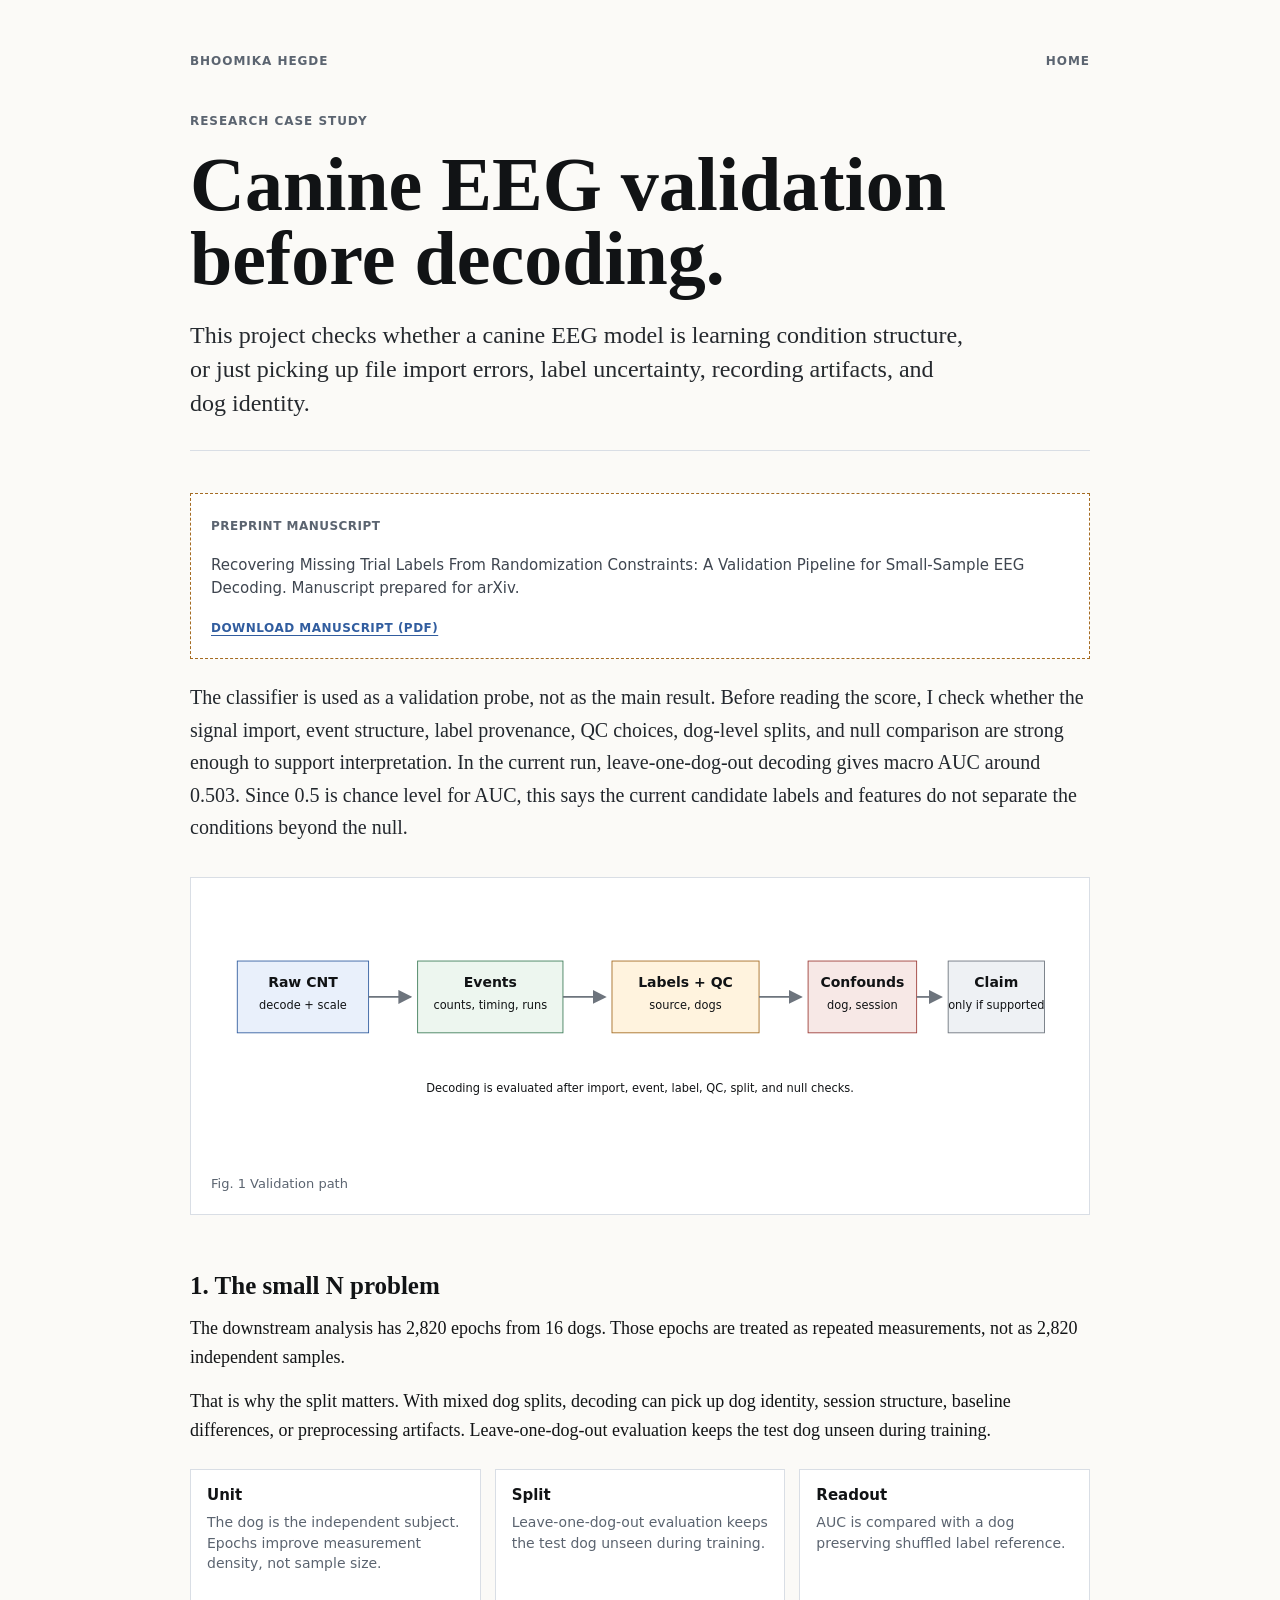
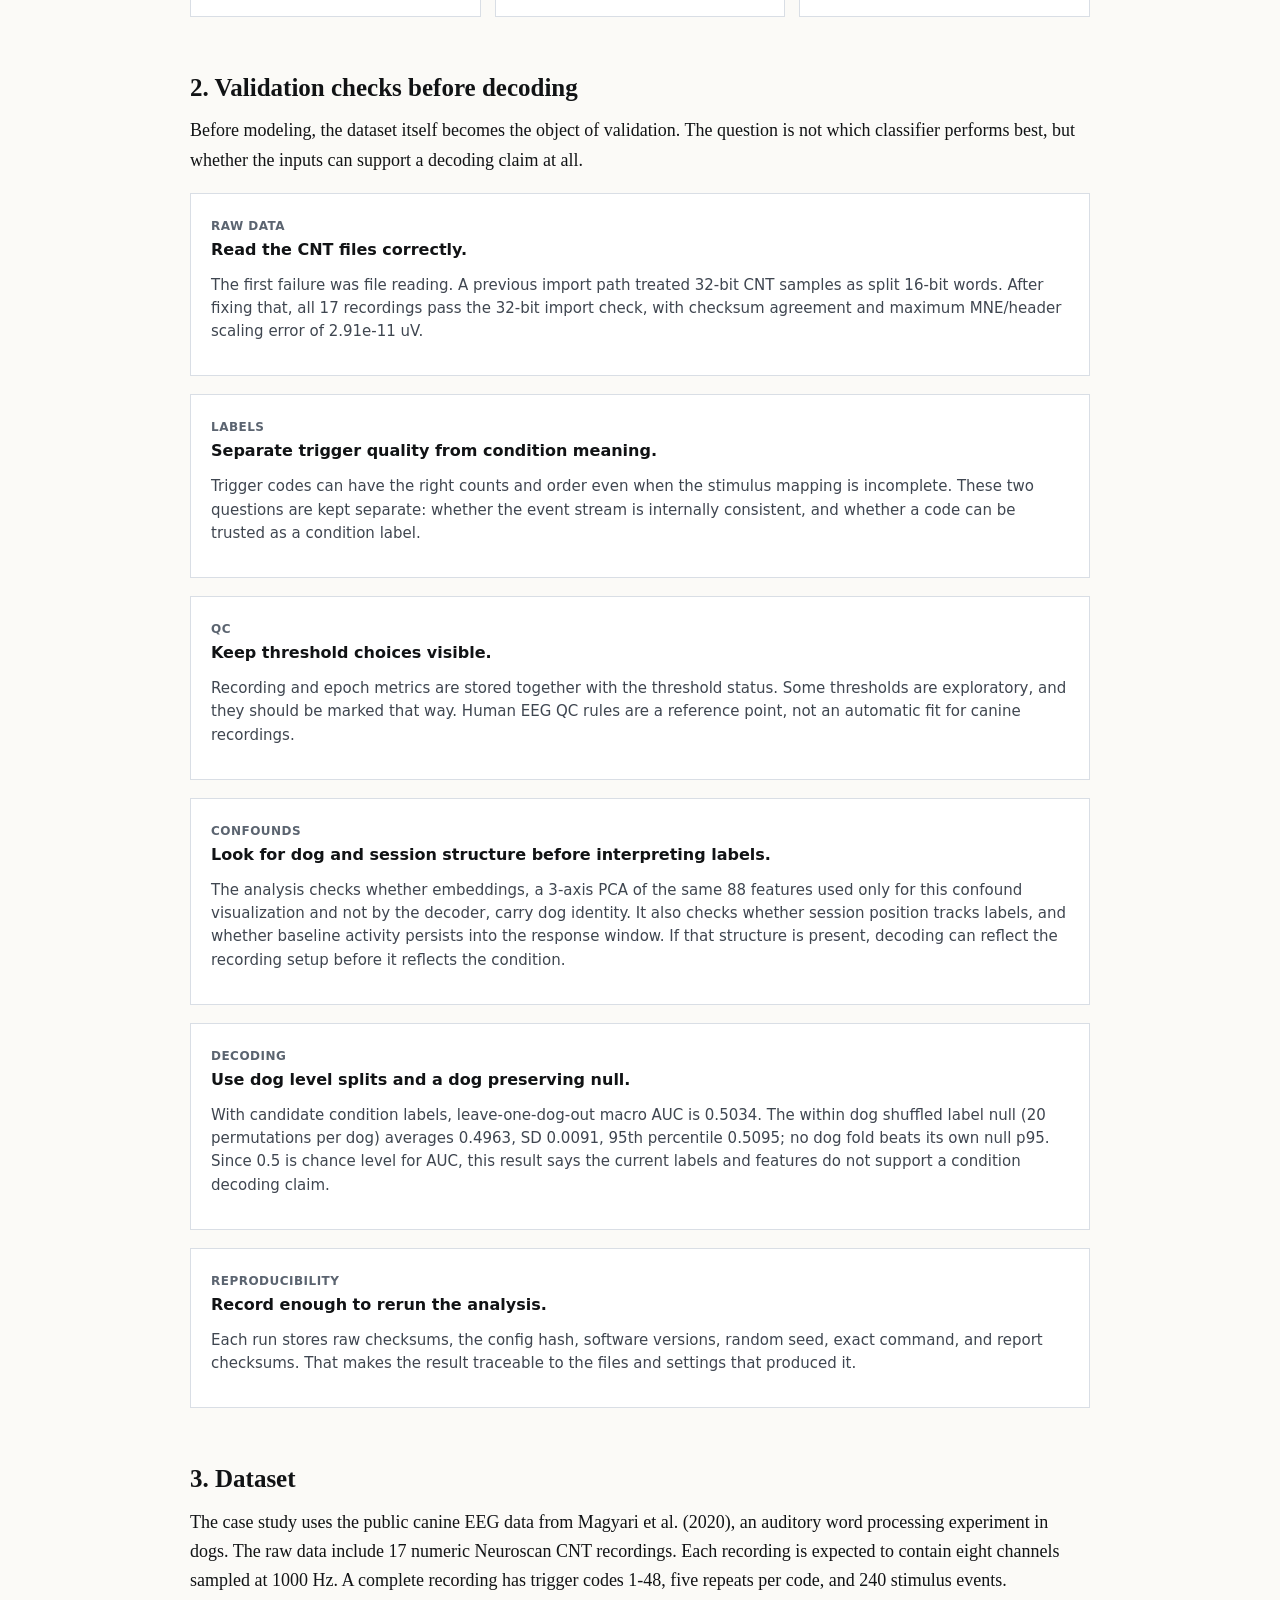
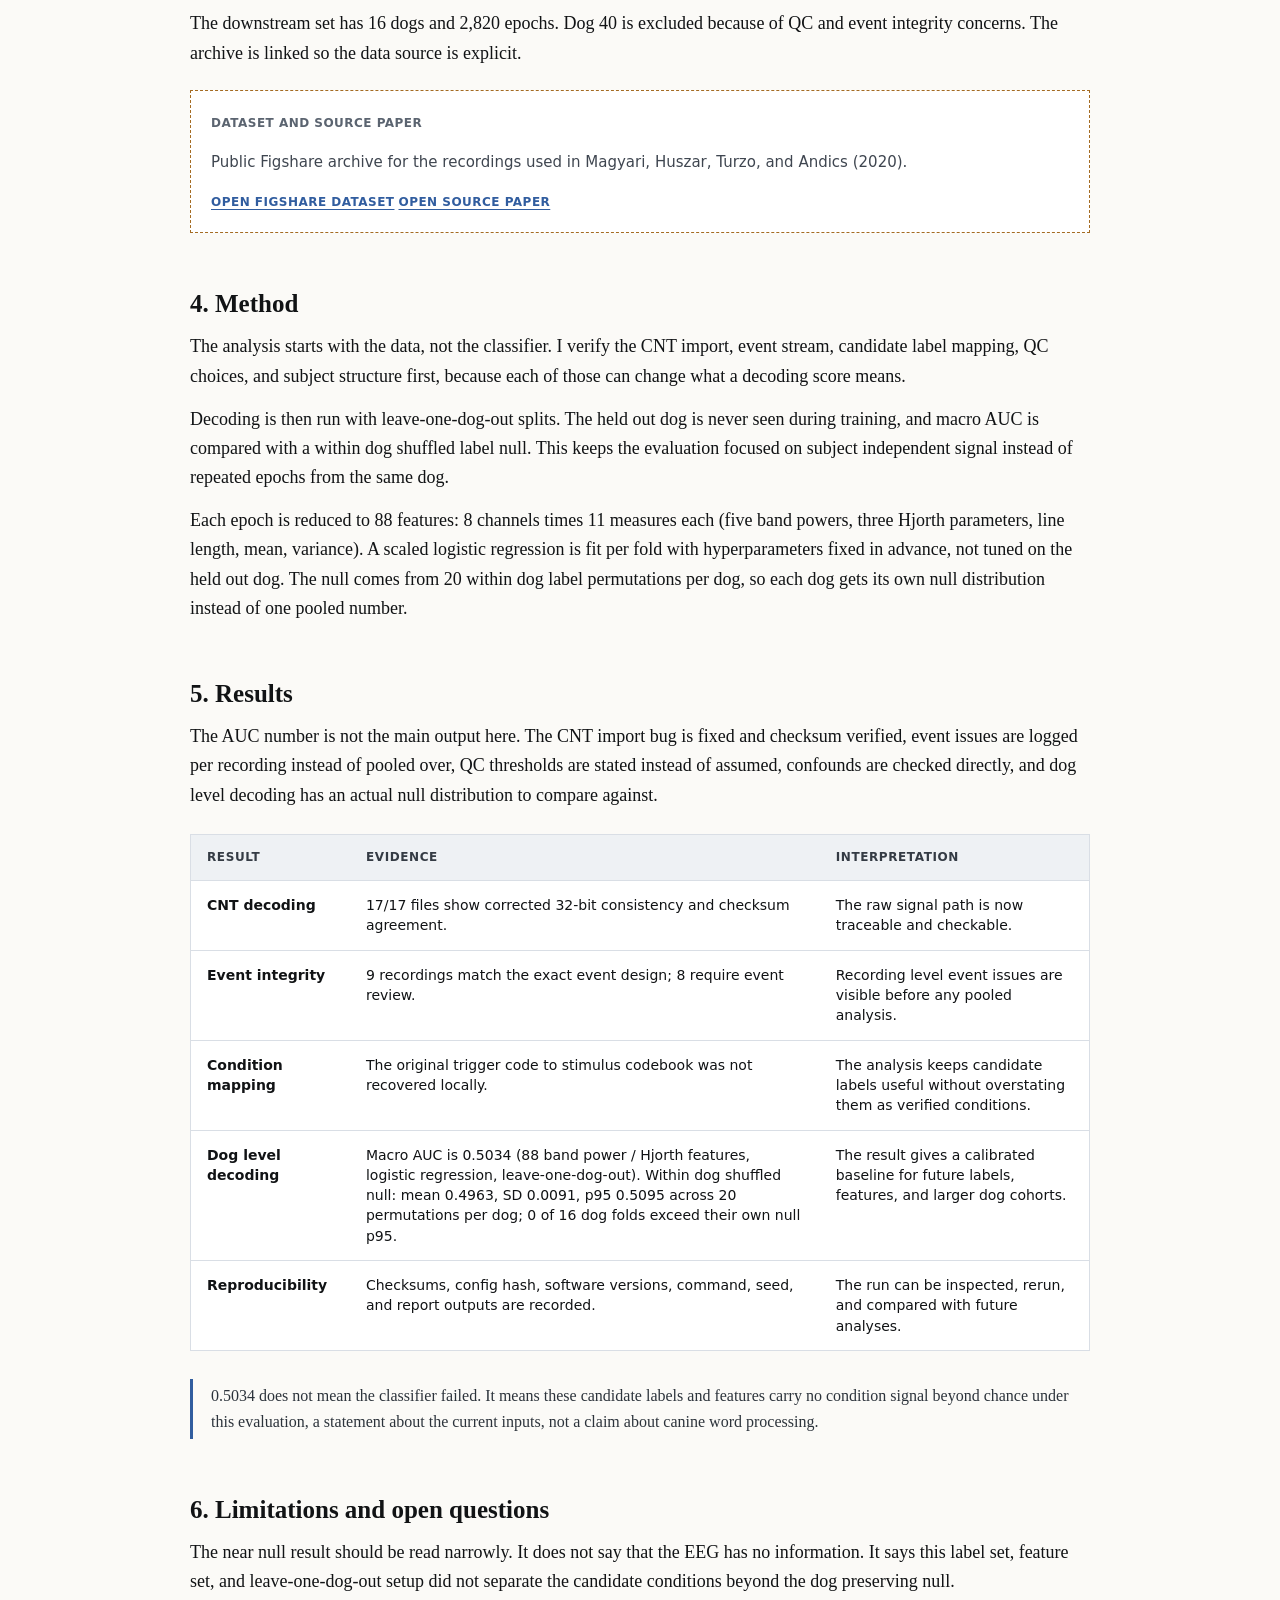
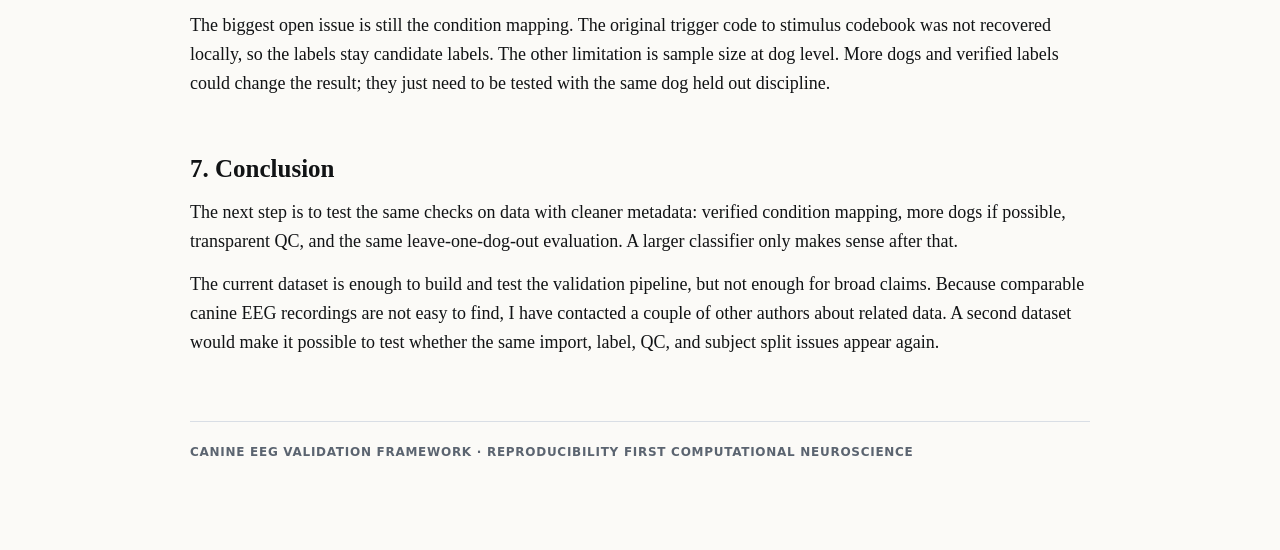
==== commit 92e1ebcf: "manuscript update" ====
--- a/research.html
+++ b/research.html
@@ -341,6 +341,12 @@
       up file import errors, label uncertainty, recording artifacts, and dog identity.
     </p>
   </header>
+
+  <div class="dataset-box">
+    <span class="mini-label">Preprint manuscript</span>
+    <p>Recovering Missing Trial Labels From Randomization Constraints: A Validation Pipeline for Small-Sample EEG Decoding. Manuscript prepared for arXiv.</p>
+    <a href="assets/manuscript.pdf" download="manuscript.pdf" aria-label="Download the preprint manuscript as a PDF">Download manuscript (PDF)</a>
+  </div>
 
   <p class="lead">
     The classifier is used as a validation probe, not as the main result. Before reading the score, I
